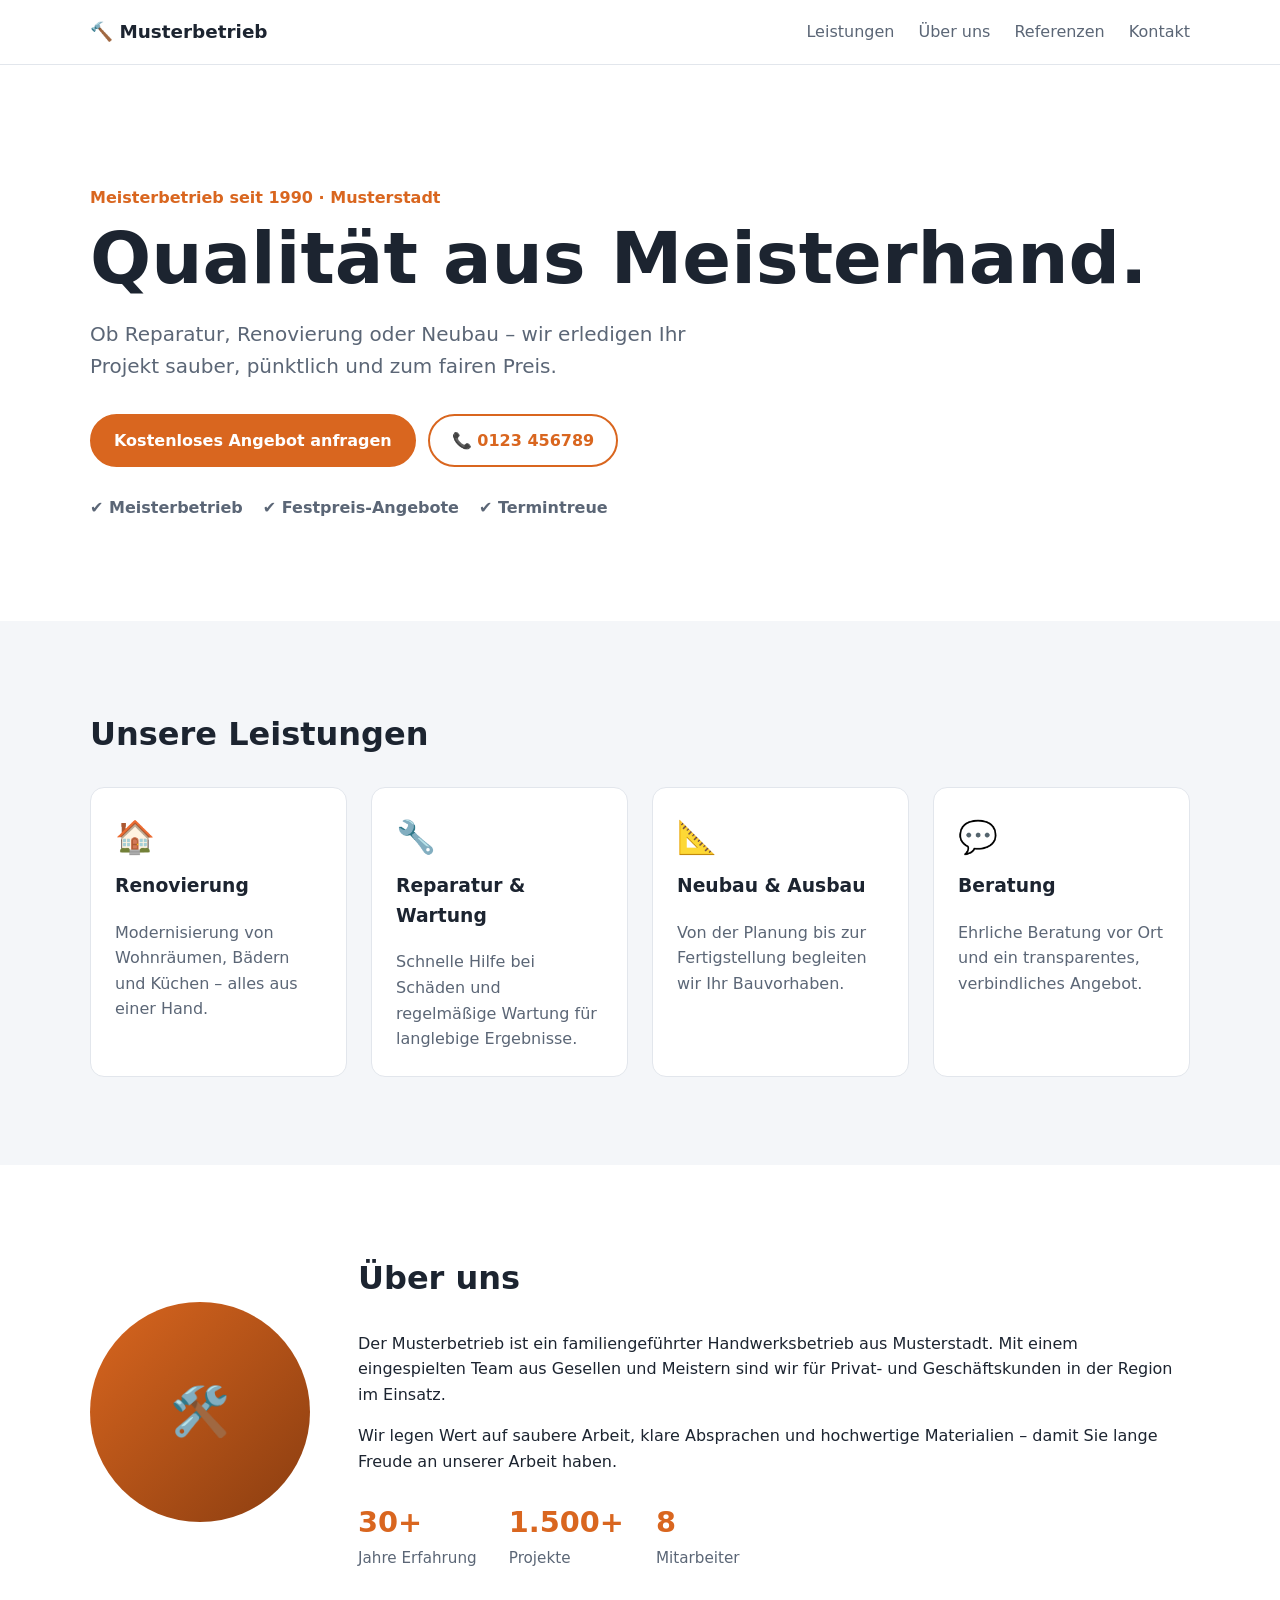
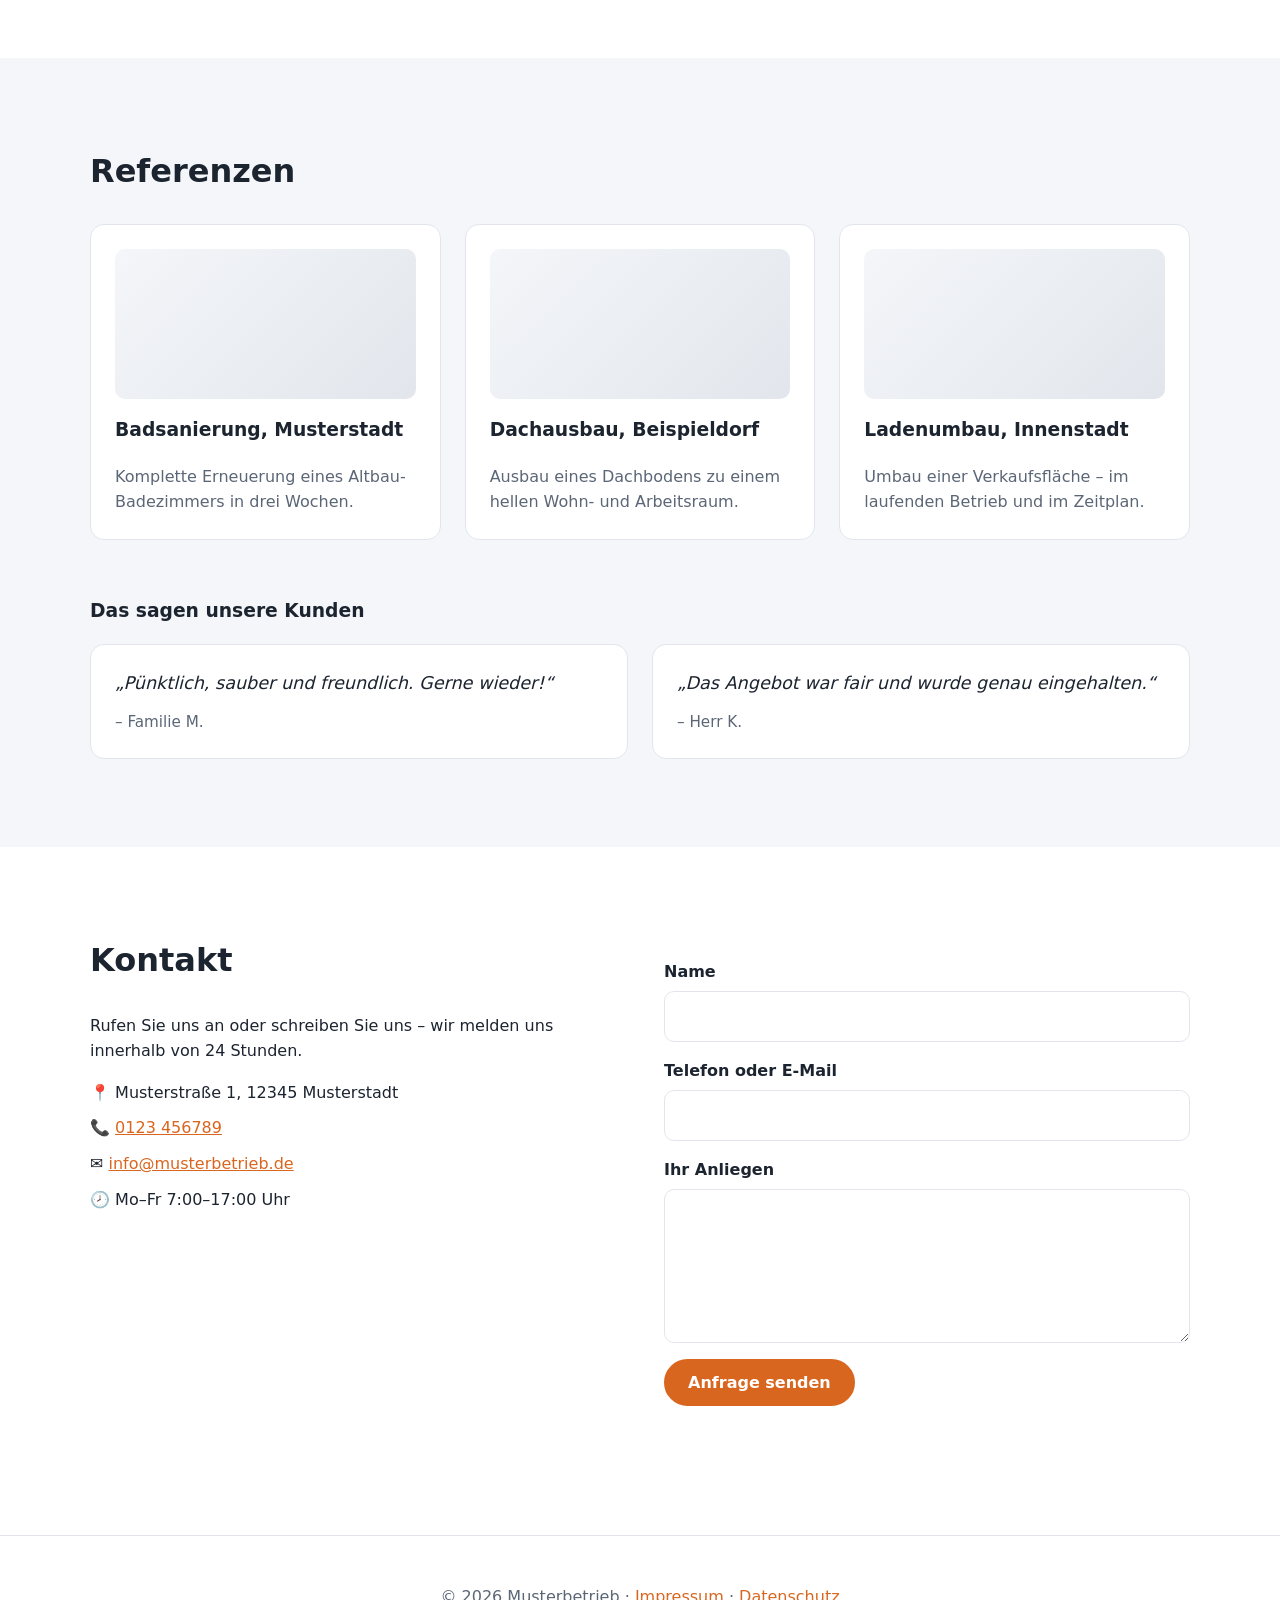
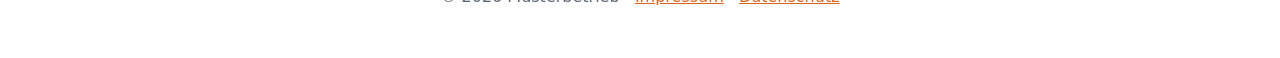
==== index.html @ 7a67cc7b "Webseite für Handwerksbetrieb erstellen Statische Seite mit Startbereich, Leistungen, Über uns, Refe" ====
<!doctype html>
<html lang="de">
<head>
  <meta charset="utf-8">
  <meta name="viewport" content="width=device-width, initial-scale=1">
  <title>Musterbetrieb – Ihr Handwerker vor Ort</title>
  <meta name="description" content="Musterbetrieb: Qualität aus Meisterhand. Zuverlässiges Handwerk in Musterstadt und Umgebung.">
  <link rel="stylesheet" href="style.css">
</head>
<body>
  <header class="site-header">
    <div class="container nav">
      <a href="#start" class="logo">🔨 Musterbetrieb</a>
      <button class="nav-toggle" aria-label="Menü öffnen" aria-expanded="false">☰</button>
      <nav class="nav-links" id="nav-links">
        <a href="#leistungen">Leistungen</a>
        <a href="#ueber-uns">Über uns</a>
        <a href="#referenzen">Referenzen</a>
        <a href="#kontakt">Kontakt</a>
      </nav>
    </div>
  </header>

  <main>
    <section id="start" class="hero">
      <div class="container">
        <p class="eyebrow">Meisterbetrieb seit 1990 · Musterstadt</p>
        <h1>Qualität aus Meisterhand.</h1>
        <p class="lead">Ob Reparatur, Renovierung oder Neubau – wir erledigen Ihr Projekt sauber, pünktlich und zum fairen Preis.</p>
        <div class="actions">
          <a href="#kontakt" class="btn btn-primary">Kostenloses Angebot anfragen</a>
          <a href="tel:+49123456789" class="btn btn-ghost">📞 0123 456789</a>
        </div>
        <ul class="trust">
          <li>✔ Meisterbetrieb</li>
          <li>✔ Festpreis-Angebote</li>
          <li>✔ Termintreue</li>
        </ul>
      </div>
    </section>

    <section id="leistungen" class="section alt">
      <div class="container">
        <h2>Unsere Leistungen</h2>
        <div class="grid">
          <article class="card">
            <div class="icon">🏠</div>
            <h3>Renovierung</h3>
            <p>Modernisierung von Wohnräumen, Bädern und Küchen – alles aus einer Hand.</p>
          </article>
          <article class="card">
            <div class="icon">🔧</div>
            <h3>Reparatur &amp; Wartung</h3>
            <p>Schnelle Hilfe bei Schäden und regelmäßige Wartung für langlebige Ergebnisse.</p>
          </article>
          <article class="card">
            <div class="icon">📐</div>
            <h3>Neubau &amp; Ausbau</h3>
            <p>Von der Planung bis zur Fertigstellung begleiten wir Ihr Bauvorhaben.</p>
          </article>
          <article class="card">
            <div class="icon">💬</div>
            <h3>Beratung</h3>
            <p>Ehrliche Beratung vor Ort und ein transparentes, verbindliches Angebot.</p>
          </article>
        </div>
      </div>
    </section>

    <section id="ueber-uns" class="section">
      <div class="container two-col">
        <div class="avatar" aria-hidden="true">🛠️</div>
        <div>
          <h2>Über uns</h2>
          <p>Der Musterbetrieb ist ein familiengeführter Handwerksbetrieb aus Musterstadt. Mit einem eingespielten Team aus Gesellen und Meistern sind wir für Privat- und Geschäftskunden in der Region im Einsatz.</p>
          <p>Wir legen Wert auf saubere Arbeit, klare Absprachen und hochwertige Materialien – damit Sie lange Freude an unserer Arbeit haben.</p>
          <div class="stats">
            <div><strong>30+</strong><span>Jahre Erfahrung</span></div>
            <div><strong>1.500+</strong><span>Projekte</span></div>
            <div><strong>8</strong><span>Mitarbeiter</span></div>
          </div>
        </div>
      </div>
    </section>

    <section id="referenzen" class="section alt">
      <div class="container">
        <h2>Referenzen</h2>
        <div class="grid">
          <article class="card project">
            <div class="thumb"></div>
            <h3>Badsanierung, Musterstadt</h3>
            <p>Komplette Erneuerung eines Altbau-Badezimmers in drei Wochen.</p>
          </article>
          <article class="card project">
            <div class="thumb"></div>
            <h3>Dachausbau, Beispieldorf</h3>
            <p>Ausbau eines Dachbodens zu einem hellen Wohn- und Arbeitsraum.</p>
          </article>
          <article class="card project">
            <div class="thumb"></div>
            <h3>Ladenumbau, Innenstadt</h3>
            <p>Umbau einer Verkaufsfläche – im laufenden Betrieb und im Zeitplan.</p>
          </article>
        </div>

        <h3 class="sub">Das sagen unsere Kunden</h3>
        <div class="grid">
          <blockquote class="card quote">„Pünktlich, sauber und freundlich. Gerne wieder!“<cite>– Familie M.</cite></blockquote>
          <blockquote class="card quote">„Das Angebot war fair und wurde genau eingehalten.“<cite>– Herr K.</cite></blockquote>
        </div>
      </div>
    </section>

    <section id="kontakt" class="section">
      <div class="container contact">
        <div>
          <h2>Kontakt</h2>
          <p>Rufen Sie uns an oder schreiben Sie uns – wir melden uns innerhalb von 24 Stunden.</p>
          <ul class="contact-list">
            <li>📍 Musterstraße 1, 12345 Musterstadt</li>
            <li>📞 <a href="tel:+49123456789">0123 456789</a></li>
            <li>✉️ <a href="mailto:info@musterbetrieb.de">info@musterbetrieb.de</a></li>
            <li>🕗 Mo–Fr 7:00–17:00 Uhr</li>
          </ul>
        </div>
        <form class="contact-form" id="contact-form">
          <label>Name
            <input type="text" name="name" required>
          </label>
          <label>Telefon oder E-Mail
            <input type="text" name="kontakt" required>
          </label>
          <label>Ihr Anliegen
            <textarea name="nachricht" rows="5" required></textarea>
          </label>
          <button type="submit" class="btn btn-primary">Anfrage senden</button>
          <p class="form-status" id="form-status" role="status"></p>
        </form>
      </div>
    </section>
  </main>

  <footer class="site-footer">
    <div class="container">
      <p>&copy; <span id="year"></span> Musterbetrieb · <a href="impressum.html">Impressum</a> · <a href="datenschutz.html">Datenschutz</a></p>
    </div>
  </footer>

  <script src="script.js"></script>
</body>
</html>
---- style.css ----
:root {
  --bg: #ffffff;
  --bg-alt: #f4f6f9;
  --text: #1c2430;
  --muted: #5b6676;
  --accent: #d9661f;
  --accent-text: #ffffff;
  --card: #ffffff;
  --border: #e2e6ec;
  --radius: 14px;
}

@media (prefers-color-scheme: dark) {
  :root {
    --bg: #11151c;
    --bg-alt: #171c25;
    --text: #e8ecf2;
    --muted: #9aa5b5;
    --accent: #f08a45;
    --accent-text: #0b1020;
    --card: #1c2230;
    --border: #2a3242;
  }
}

* { box-sizing: border-box; }

html { scroll-behavior: smooth; }

body {
  margin: 0;
  font-family: system-ui, -apple-system, "Segoe UI", Roboto, sans-serif;
  line-height: 1.6;
  color: var(--text);
  background: var(--bg);
}

a { color: var(--accent); }

.container { width: min(1100px, 100% - 32px); margin-inline: auto; }
.narrow { max-width: 640px; }

/* Header */
.site-header {
  position: sticky; top: 0; z-index: 10;
  background: color-mix(in srgb, var(--bg) 85%, transparent);
  backdrop-filter: blur(8px);
  border-bottom: 1px solid var(--border);
}
.nav { display: flex; align-items: center; justify-content: space-between; height: 64px; }
.logo { font-weight: 700; font-size: 1.15rem; text-decoration: none; color: var(--text); }
.nav-links { display: flex; gap: 24px; }
.nav-links a { color: var(--muted); text-decoration: none; font-weight: 500; }
.nav-links a:hover { color: var(--text); }
.nav-toggle {
  display: none; background: none; border: 0; font-size: 1.5rem;
  color: var(--text); cursor: pointer;
}

/* Hero */
.hero { padding: 120px 0 100px; }
.eyebrow { color: var(--accent); font-weight: 600; margin: 0; }
.hero h1 { font-size: clamp(2.5rem, 7vw, 4.5rem); line-height: 1.1; margin: 8px 0 16px; }
.lead { font-size: 1.25rem; color: var(--muted); max-width: 600px; }
.actions { display: flex; flex-wrap: wrap; gap: 12px; margin-top: 32px; }

.btn {
  display: inline-block; padding: 12px 22px; border-radius: 999px;
  font-weight: 600; text-decoration: none; border: 2px solid var(--accent);
  cursor: pointer; font-size: 1rem; font-family: inherit;
}
.btn-primary { background: var(--accent); color: var(--accent-text); }
.btn-ghost { background: transparent; color: var(--accent); }
.btn:hover { filter: brightness(1.08); }

/* Sections */
.section { padding: 88px 0; }
.section.alt { background: var(--bg-alt); }
h2 { font-size: 2rem; margin-top: 0; }

.two-col { display: grid; grid-template-columns: 220px 1fr; gap: 48px; align-items: center; }
.avatar {
  width: 220px; aspect-ratio: 1; border-radius: 50%;
  display: grid; place-items: center; font-size: 3rem; font-weight: 700;
  color: var(--accent-text);
  background: linear-gradient(135deg, var(--accent), #8a3d10);
}

.grid { display: grid; grid-template-columns: repeat(auto-fit, minmax(230px, 1fr)); gap: 24px; }
.card {
  background: var(--card); border: 1px solid var(--border);
  border-radius: var(--radius); padding: 24px;
  transition: transform .2s, box-shadow .2s;
}
.card:hover { transform: translateY(-4px); box-shadow: 0 10px 30px rgb(0 0 0 / .08); }
.card h3 { margin-top: 0; }
.card p { color: var(--muted); margin-bottom: 0; }
.thumb {
  height: 150px; border-radius: 10px; margin-bottom: 16px;
  background: linear-gradient(135deg, var(--bg-alt), var(--border));
}

/* Form */
.contact-form { display: grid; gap: 16px; margin-top: 24px; }
.contact-form label { display: grid; gap: 6px; font-weight: 600; }
.contact-form input, .contact-form textarea {
  font: inherit; padding: 12px 14px; border-radius: 10px;
  border: 1px solid var(--border); background: var(--card); color: var(--text);
}
.contact-form input:focus, .contact-form textarea:focus {
  outline: 2px solid var(--accent); outline-offset: 1px;
}
.contact-form .btn { justify-self: start; }
.form-status { color: var(--accent); margin: 0; min-height: 1.6em; }

/* Footer */
.site-footer { padding: 32px 0; border-top: 1px solid var(--border); color: var(--muted); text-align: center; }

/* Mobile */
@media (max-width: 720px) {
  .nav-toggle { display: block; }
  .nav-links {
    display: none; position: absolute; top: 64px; left: 0; right: 0;
    flex-direction: column; gap: 0; background: var(--bg);
    border-bottom: 1px solid var(--border);
  }
  .nav-links.open { display: flex; }
  .nav-links a { padding: 14px 16px; }
  .hero { padding: 80px 0 64px; }
  .section { padding: 64px 0; }
  .two-col { grid-template-columns: 1fr; text-align: center; gap: 24px; }
  .avatar { width: 160px; margin-inline: auto; }
}

/* Handwerk-Extras */
.trust { list-style: none; padding: 0; margin: 28px 0 0; display: flex; flex-wrap: wrap; gap: 20px; color: var(--muted); font-weight: 600; }
.icon { font-size: 2rem; margin-bottom: 8px; }
.stats { display: flex; flex-wrap: wrap; gap: 32px; margin-top: 24px; }
.stats strong { display: block; font-size: 1.8rem; color: var(--accent); }
.stats span { color: var(--muted); font-size: .95rem; }
.sub { margin-top: 56px; }
.quote { margin: 0; font-size: 1.1rem; font-style: italic; }
.quote cite { display: block; margin-top: 12px; font-style: normal; color: var(--muted); font-size: .95rem; }
.contact { display: grid; grid-template-columns: 1fr 1fr; gap: 48px; }
.contact-list { list-style: none; padding: 0; display: grid; gap: 10px; }
.legal { padding: 64px 0; max-width: 760px; }
@media (max-width: 720px) {
  .contact { grid-template-columns: 1fr; }
  .stats { justify-content: center; }
}
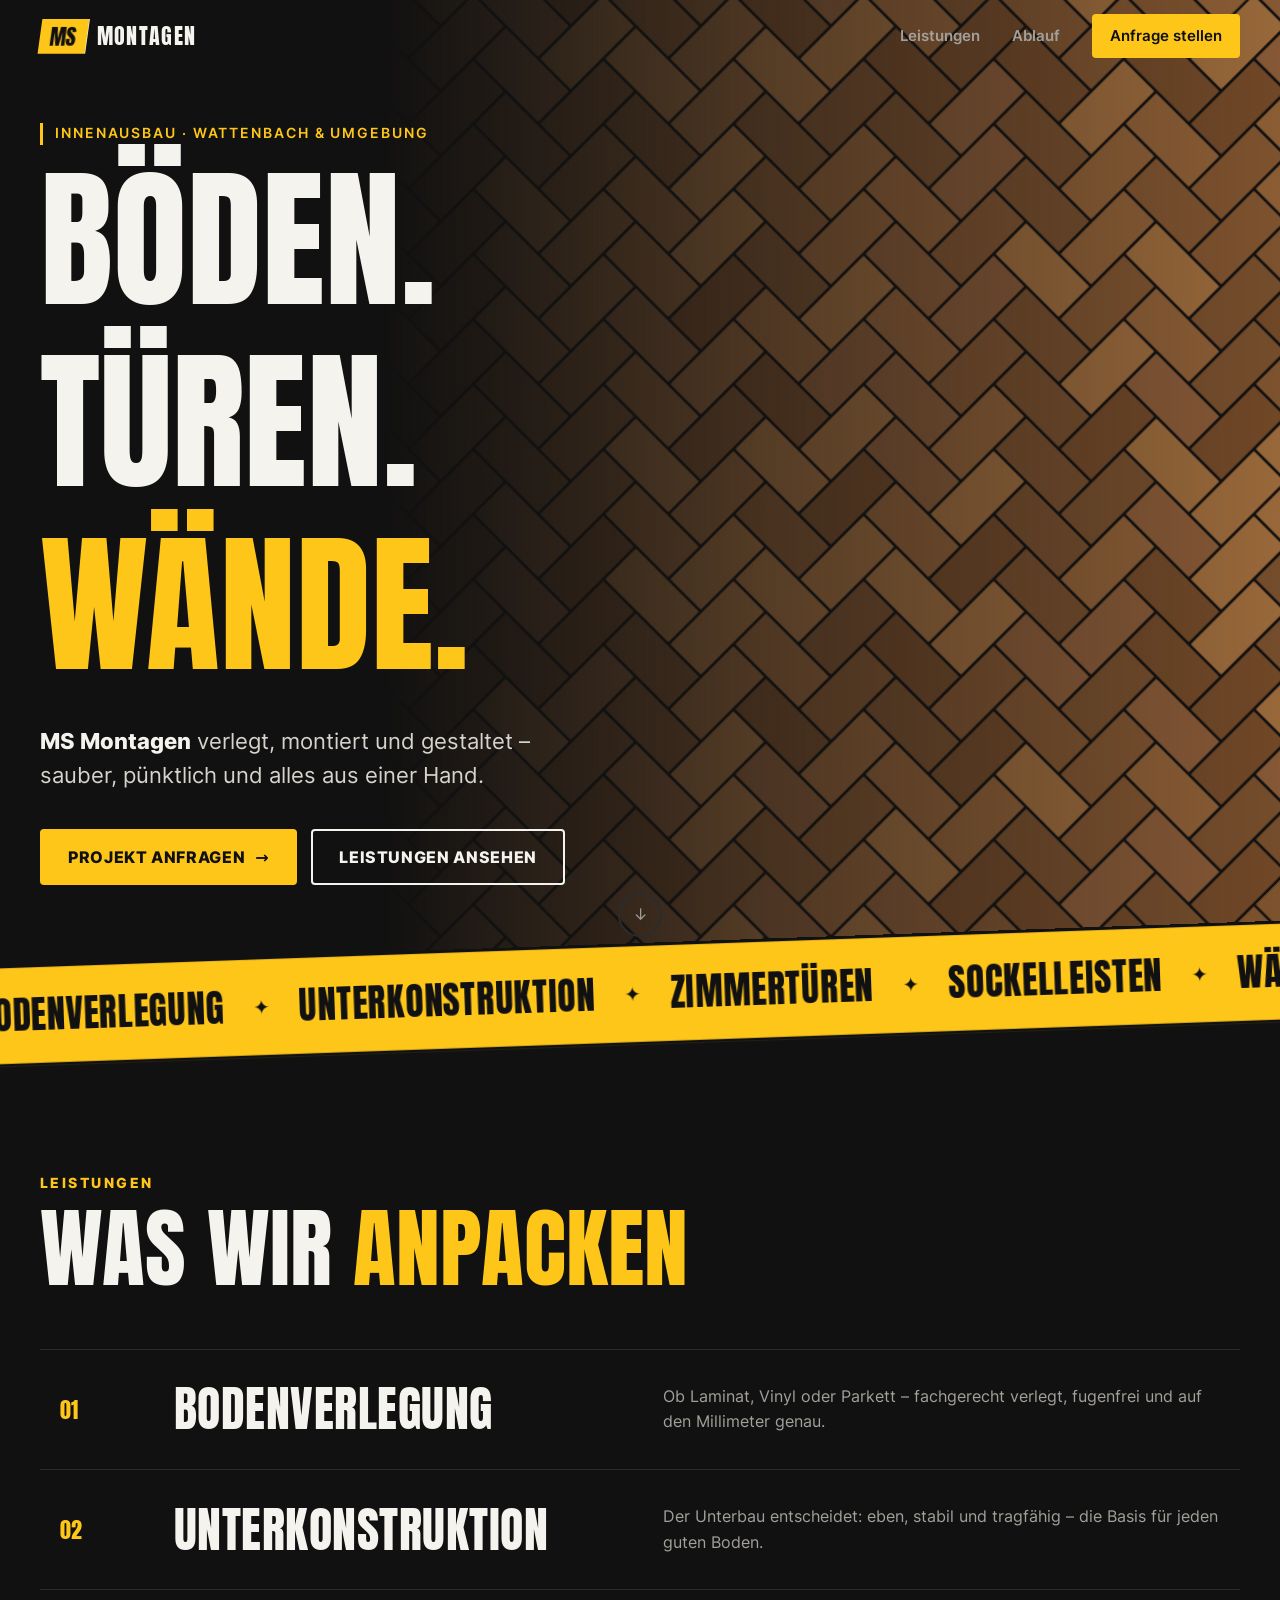
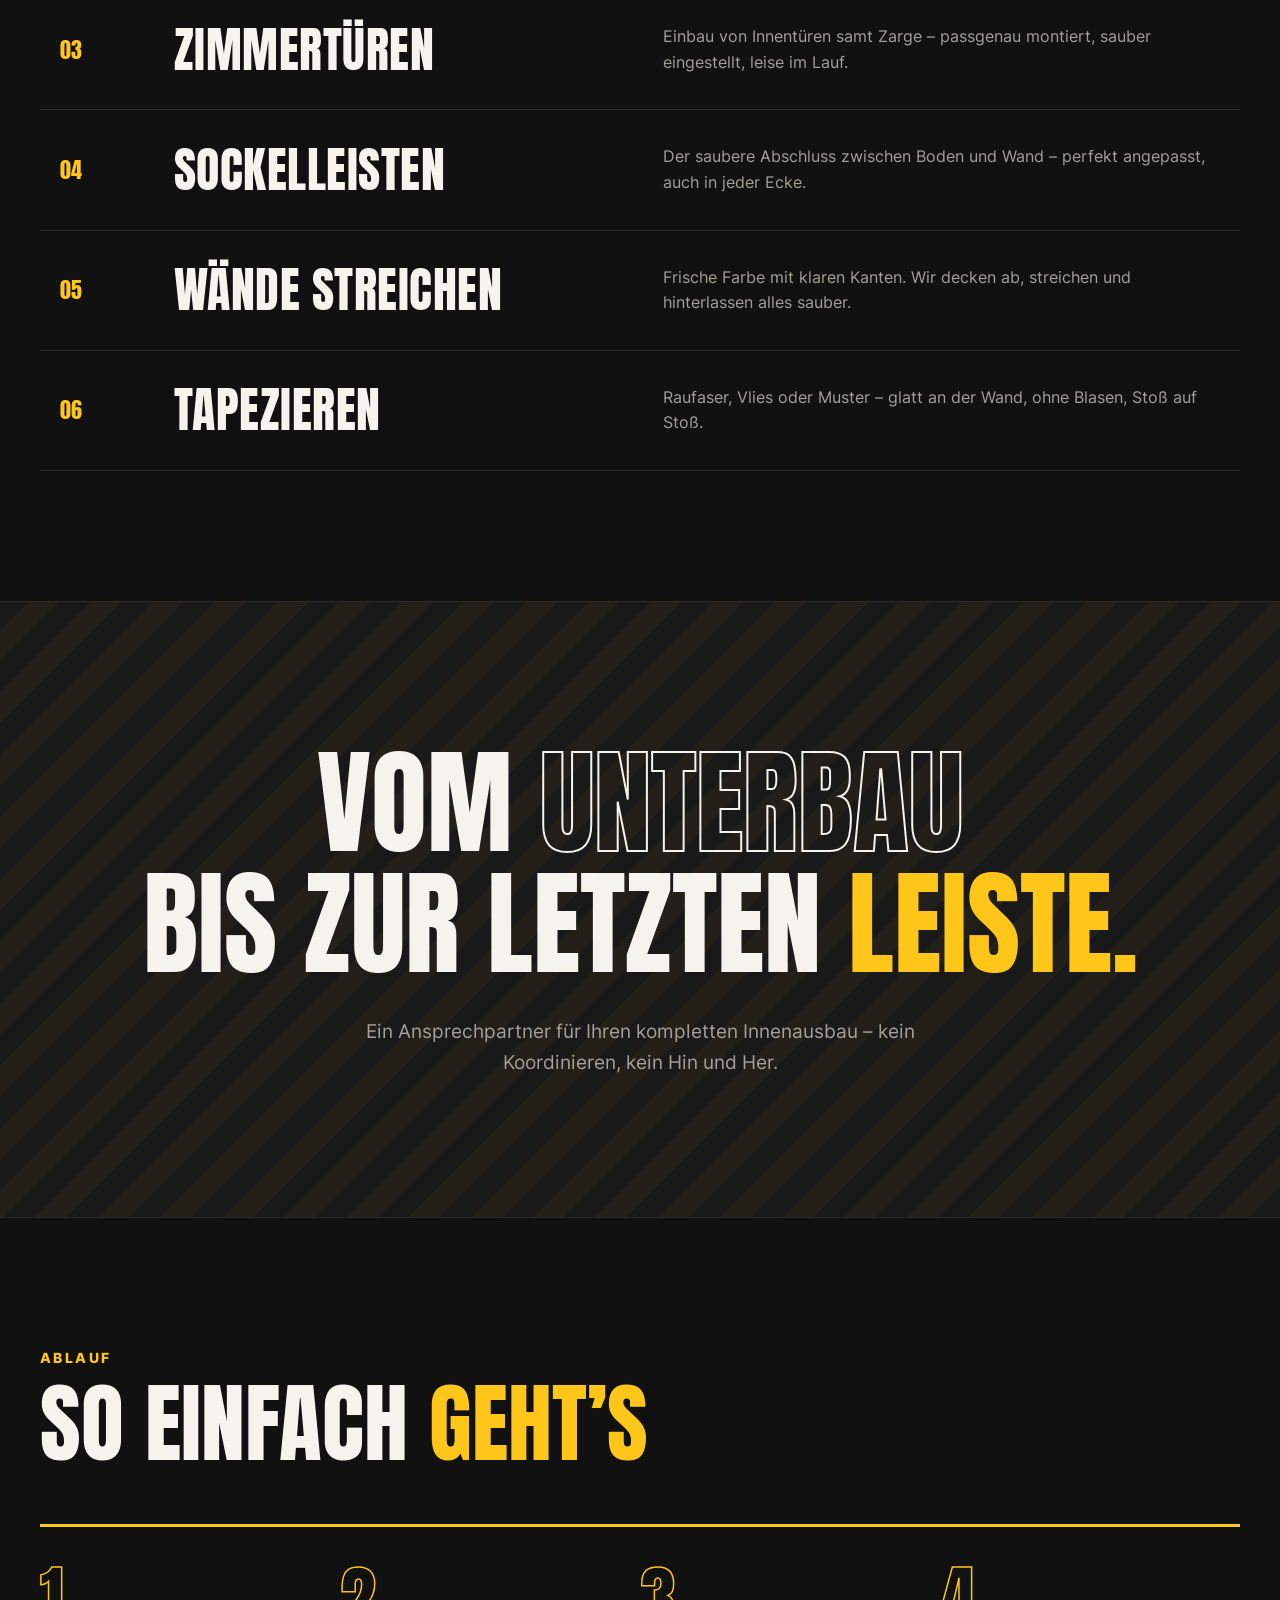
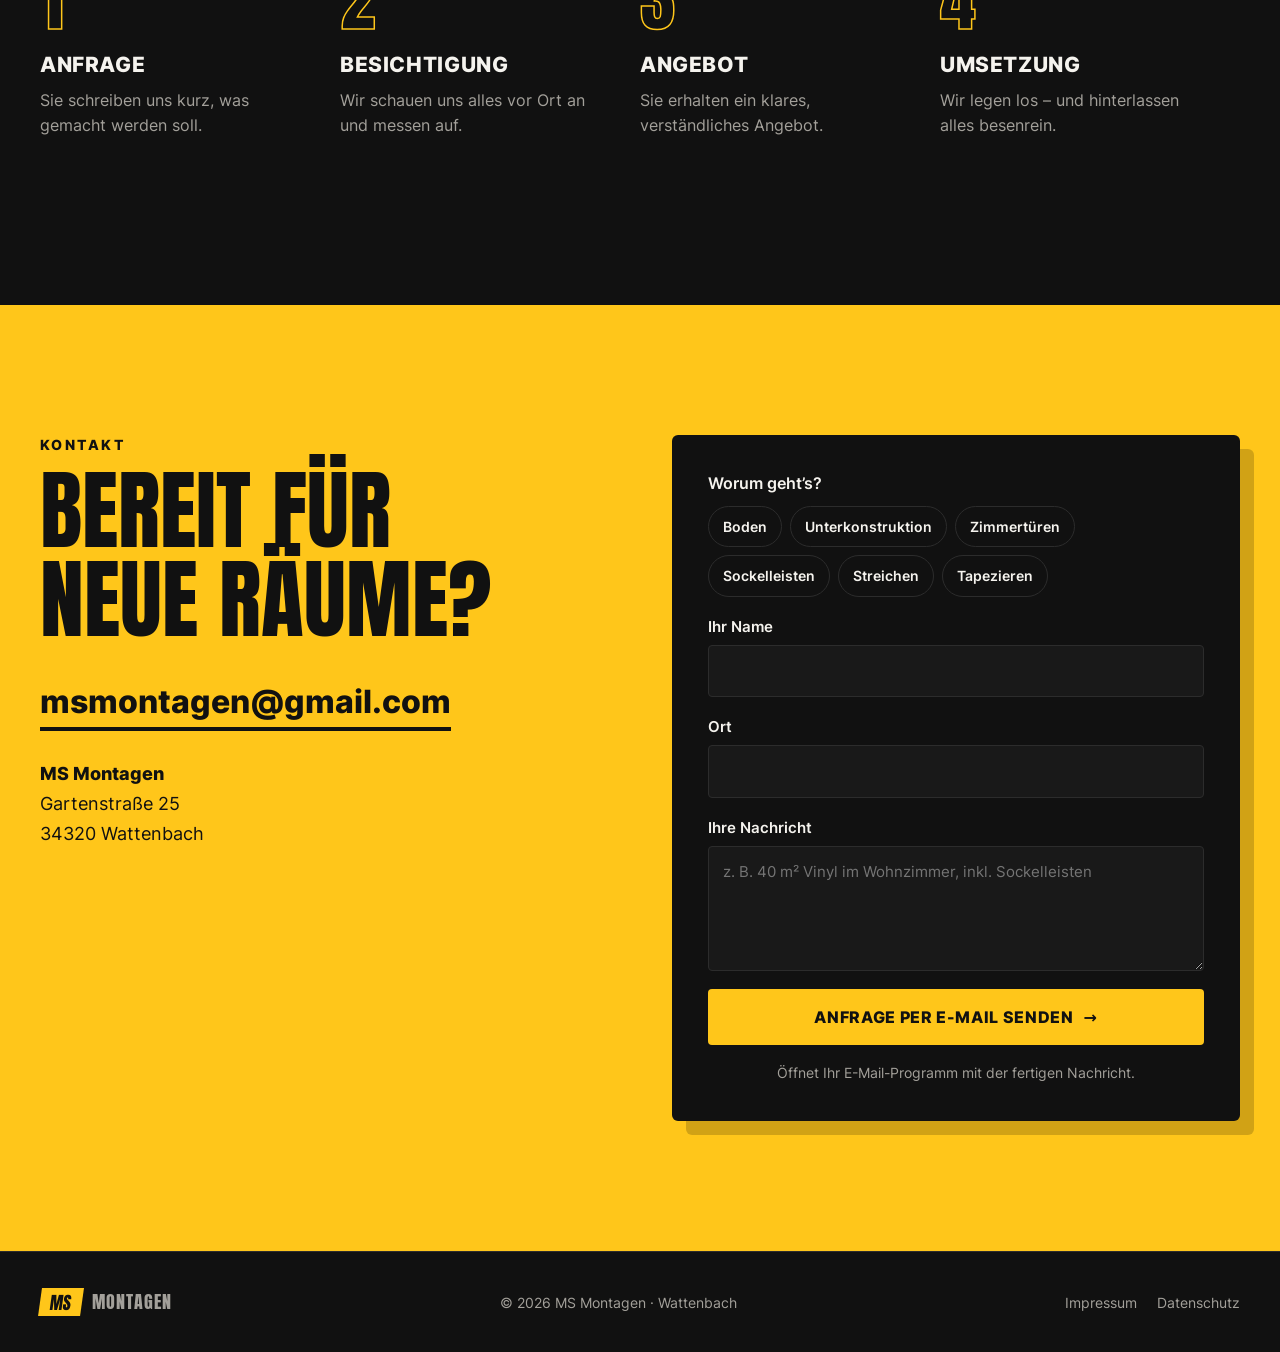
==== commit cca6a295: "Neues Design und Inhalte für MS Montagen - Auffälliges Schwarz/Gelb-Design mit großer Typografie - A" ====
--- a/index.html
+++ b/index.html
@@ -3,147 +3,192 @@
 <head>
   <meta charset="utf-8">
   <meta name="viewport" content="width=device-width, initial-scale=1">
-  <title>Musterbetrieb – Ihr Handwerker vor Ort</title>
-  <meta name="description" content="Musterbetrieb: Qualität aus Meisterhand. Zuverlässiges Handwerk in Musterstadt und Umgebung.">
+  <title>MS Montagen – Böden, Türen, Wände | Wattenbach</title>
+  <meta name="description" content="MS Montagen aus Wattenbach: Bodenverlegung, Unterkonstruktion, Zimmertüren, Sockelleisten, Wände streichen und Tapezieren – Innenausbau aus einer Hand.">
+  <meta name="theme-color" content="#111111">
+  <link rel="preload" href="fonts/anton.woff2" as="font" type="font/woff2" crossorigin>
   <link rel="stylesheet" href="style.css">
 </head>
 <body>
   <header class="site-header">
     <div class="container nav">
-      <a href="#start" class="logo">🔨 Musterbetrieb</a>
-      <button class="nav-toggle" aria-label="Menü öffnen" aria-expanded="false">☰</button>
+      <a href="#start" class="logo" aria-label="MS Montagen – zum Seitenanfang">
+        <span class="logo-mark">MS</span>
+        <span class="logo-text">Montagen</span>
+      </a>
+      <button class="nav-toggle" aria-label="Menü öffnen" aria-expanded="false" aria-controls="nav-links">
+        <span></span><span></span>
+      </button>
       <nav class="nav-links" id="nav-links">
         <a href="#leistungen">Leistungen</a>
-        <a href="#ueber-uns">Über uns</a>
-        <a href="#referenzen">Referenzen</a>
-        <a href="#kontakt">Kontakt</a>
+        <a href="#ablauf">Ablauf</a>
+        <a href="#kontakt" class="nav-cta">Anfrage stellen</a>
       </nav>
     </div>
   </header>
 
   <main>
+    <!-- HERO -->
     <section id="start" class="hero">
+      <div class="floor" aria-hidden="true"><div class="floor-inner" id="floor"></div></div>
+      <div class="container hero-content">
+        <p class="tag">Innenausbau · Wattenbach &amp; Umgebung</p>
+        <h1 class="hero-title">
+          <span class="line">Böden.</span>
+          <span class="line">Türen.</span>
+          <span class="line hl">Wände.</span>
+        </h1>
+        <p class="hero-lead">
+          <strong>MS Montagen</strong> verlegt, montiert und gestaltet –
+          sauber, pünktlich und alles aus einer Hand.
+        </p>
+        <div class="actions">
+          <a href="#kontakt" class="btn btn-yellow">Projekt anfragen <span aria-hidden="true">→</span></a>
+          <a href="#leistungen" class="btn btn-line">Leistungen ansehen</a>
+        </div>
+      </div>
+      <a href="#leistungen" class="scroll-hint" aria-label="Weiter nach unten">↓</a>
+    </section>
+
+    <!-- LAUFBAND -->
+    <div class="marquee" aria-hidden="true">
+      <div class="marquee-track">
+        <span>Bodenverlegung</span><i>✦</i><span>Unterkonstruktion</span><i>✦</i><span>Zimmertüren</span><i>✦</i><span>Sockelleisten</span><i>✦</i><span>Wände streichen</span><i>✦</i><span>Tapezieren</span><i>✦</i>
+        <span>Bodenverlegung</span><i>✦</i><span>Unterkonstruktion</span><i>✦</i><span>Zimmertüren</span><i>✦</i><span>Sockelleisten</span><i>✦</i><span>Wände streichen</span><i>✦</i><span>Tapezieren</span><i>✦</i>
+      </div>
+    </div>
+
+    <!-- LEISTUNGEN -->
+    <section id="leistungen" class="section">
       <div class="container">
-        <p class="eyebrow">Meisterbetrieb seit 1990 · Musterstadt</p>
-        <h1>Qualität aus Meisterhand.</h1>
-        <p class="lead">Ob Reparatur, Renovierung oder Neubau – wir erledigen Ihr Projekt sauber, pünktlich und zum fairen Preis.</p>
-        <div class="actions">
-          <a href="#kontakt" class="btn btn-primary">Kostenloses Angebot anfragen</a>
-          <a href="tel:+49123456789" class="btn btn-ghost">📞 0123 456789</a>
+        <div class="section-head reveal">
+          <p class="kicker">Leistungen</p>
+          <h2>Was wir <span class="hl-text">anpacken</span></h2>
         </div>
-        <ul class="trust">
-          <li>✔ Meisterbetrieb</li>
-          <li>✔ Festpreis-Angebote</li>
-          <li>✔ Termintreue</li>
-        </ul>
+
+        <ol class="services">
+          <li class="service reveal">
+            <span class="num">01</span>
+            <h3>Bodenverlegung</h3>
+            <p>Ob Laminat, Vinyl oder Parkett – fachgerecht verlegt, fugenfrei und auf den Millimeter genau.</p>
+          </li>
+          <li class="service reveal">
+            <span class="num">02</span>
+            <h3>Unterkonstruktion</h3>
+            <p>Der Unterbau entscheidet: eben, stabil und tragfähig – die Basis für jeden guten Boden.</p>
+          </li>
+          <li class="service reveal">
+            <span class="num">03</span>
+            <h3>Zimmertüren</h3>
+            <p>Einbau von Innentüren samt Zarge – passgenau montiert, sauber eingestellt, leise im Lauf.</p>
+          </li>
+          <li class="service reveal">
+            <span class="num">04</span>
+            <h3>Sockelleisten</h3>
+            <p>Der saubere Abschluss zwischen Boden und Wand – perfekt angepasst, auch in jeder Ecke.</p>
+          </li>
+          <li class="service reveal">
+            <span class="num">05</span>
+            <h3>Wände streichen</h3>
+            <p>Frische Farbe mit klaren Kanten. Wir decken ab, streichen und hinterlassen alles sauber.</p>
+          </li>
+          <li class="service reveal">
+            <span class="num">06</span>
+            <h3>Tapezieren</h3>
+            <p>Raufaser, Vlies oder Muster – glatt an der Wand, ohne Blasen, Stoß auf Stoß.</p>
+          </li>
+        </ol>
       </div>
     </section>
 
-    <section id="leistungen" class="section alt">
+    <!-- STATEMENT -->
+    <section class="statement">
       <div class="container">
-        <h2>Unsere Leistungen</h2>
-        <div class="grid">
-          <article class="card">
-            <div class="icon">🏠</div>
-            <h3>Renovierung</h3>
-            <p>Modernisierung von Wohnräumen, Bädern und Küchen – alles aus einer Hand.</p>
-          </article>
-          <article class="card">
-            <div class="icon">🔧</div>
-            <h3>Reparatur &amp; Wartung</h3>
-            <p>Schnelle Hilfe bei Schäden und regelmäßige Wartung für langlebige Ergebnisse.</p>
-          </article>
-          <article class="card">
-            <div class="icon">📐</div>
-            <h3>Neubau &amp; Ausbau</h3>
-            <p>Von der Planung bis zur Fertigstellung begleiten wir Ihr Bauvorhaben.</p>
-          </article>
-          <article class="card">
-            <div class="icon">💬</div>
-            <h3>Beratung</h3>
-            <p>Ehrliche Beratung vor Ort und ein transparentes, verbindliches Angebot.</p>
-          </article>
-        </div>
+        <p class="big-quote reveal">
+          Vom <span class="outline">Unterbau</span><br>
+          bis zur letzten <span class="hl-text">Leiste.</span>
+        </p>
+        <p class="statement-sub reveal">Ein Ansprechpartner für Ihren kompletten Innenausbau – kein Koordinieren, kein Hin und Her.</p>
       </div>
     </section>
 
-    <section id="ueber-uns" class="section">
-      <div class="container two-col">
-        <div class="avatar" aria-hidden="true">🛠️</div>
-        <div>
-          <h2>Über uns</h2>
-          <p>Der Musterbetrieb ist ein familiengeführter Handwerksbetrieb aus Musterstadt. Mit einem eingespielten Team aus Gesellen und Meistern sind wir für Privat- und Geschäftskunden in der Region im Einsatz.</p>
-          <p>Wir legen Wert auf saubere Arbeit, klare Absprachen und hochwertige Materialien – damit Sie lange Freude an unserer Arbeit haben.</p>
-          <div class="stats">
-            <div><strong>30+</strong><span>Jahre Erfahrung</span></div>
-            <div><strong>1.500+</strong><span>Projekte</span></div>
-            <div><strong>8</strong><span>Mitarbeiter</span></div>
+    <!-- ABLAUF -->
+    <section id="ablauf" class="section">
+      <div class="container">
+        <div class="section-head reveal">
+          <p class="kicker">Ablauf</p>
+          <h2>So einfach <span class="hl-text">geht’s</span></h2>
+        </div>
+        <div class="steps">
+          <div class="step reveal">
+            <span class="step-num">1</span>
+            <h3>Anfrage</h3>
+            <p>Sie schreiben uns kurz, was gemacht werden soll.</p>
+          </div>
+          <div class="step reveal">
+            <span class="step-num">2</span>
+            <h3>Besichtigung</h3>
+            <p>Wir schauen uns alles vor Ort an und messen auf.</p>
+          </div>
+          <div class="step reveal">
+            <span class="step-num">3</span>
+            <h3>Angebot</h3>
+            <p>Sie erhalten ein klares, verständliches Angebot.</p>
+          </div>
+          <div class="step reveal">
+            <span class="step-num">4</span>
+            <h3>Umsetzung</h3>
+            <p>Wir legen los – und hinterlassen alles besenrein.</p>
           </div>
         </div>
       </div>
     </section>
 
-    <section id="referenzen" class="section alt">
-      <div class="container">
-        <h2>Referenzen</h2>
-        <div class="grid">
-          <article class="card project">
-            <div class="thumb"></div>
-            <h3>Badsanierung, Musterstadt</h3>
-            <p>Komplette Erneuerung eines Altbau-Badezimmers in drei Wochen.</p>
-          </article>
-          <article class="card project">
-            <div class="thumb"></div>
-            <h3>Dachausbau, Beispieldorf</h3>
-            <p>Ausbau eines Dachbodens zu einem hellen Wohn- und Arbeitsraum.</p>
-          </article>
-          <article class="card project">
-            <div class="thumb"></div>
-            <h3>Ladenumbau, Innenstadt</h3>
-            <p>Umbau einer Verkaufsfläche – im laufenden Betrieb und im Zeitplan.</p>
-          </article>
+    <!-- KONTAKT -->
+    <section id="kontakt" class="contact">
+      <div class="container contact-grid">
+        <div class="contact-info reveal">
+          <p class="kicker dark">Kontakt</p>
+          <h2>Bereit für<br>neue Räume?</h2>
+          <a class="mail-big" href="mailto:msmontagen@gmail.com">msmontagen@gmail.com</a>
+          <address>
+            <strong>MS Montagen</strong><br>
+            Gartenstraße 25<br>
+            34320 Wattenbach
+          </address>
         </div>
 
-        <h3 class="sub">Das sagen unsere Kunden</h3>
-        <div class="grid">
-          <blockquote class="card quote">„Pünktlich, sauber und freundlich. Gerne wieder!“<cite>– Familie M.</cite></blockquote>
-          <blockquote class="card quote">„Das Angebot war fair und wurde genau eingehalten.“<cite>– Herr K.</cite></blockquote>
-        </div>
-      </div>
-    </section>
-
-    <section id="kontakt" class="section">
-      <div class="container contact">
-        <div>
-          <h2>Kontakt</h2>
-          <p>Rufen Sie uns an oder schreiben Sie uns – wir melden uns innerhalb von 24 Stunden.</p>
-          <ul class="contact-list">
-            <li>📍 Musterstraße 1, 12345 Musterstadt</li>
-            <li>📞 <a href="tel:+49123456789">0123 456789</a></li>
-            <li>✉️ <a href="mailto:info@musterbetrieb.de">info@musterbetrieb.de</a></li>
-            <li>🕗 Mo–Fr 7:00–17:00 Uhr</li>
-          </ul>
-        </div>
-        <form class="contact-form" id="contact-form">
-          <label>Name
-            <input type="text" name="name" required>
+        <form class="contact-form reveal" id="contact-form">
+          <fieldset class="chips">
+            <legend>Worum geht’s?</legend>
+            <label><input type="checkbox" name="leistung" value="Bodenverlegung"><span>Boden</span></label>
+            <label><input type="checkbox" name="leistung" value="Unterkonstruktion"><span>Unterkonstruktion</span></label>
+            <label><input type="checkbox" name="leistung" value="Zimmertüren"><span>Zimmertüren</span></label>
+            <label><input type="checkbox" name="leistung" value="Sockelleisten"><span>Sockelleisten</span></label>
+            <label><input type="checkbox" name="leistung" value="Wände streichen"><span>Streichen</span></label>
+            <label><input type="checkbox" name="leistung" value="Tapezieren"><span>Tapezieren</span></label>
+          </fieldset>
+          <label class="field">Ihr Name
+            <input type="text" name="name" autocomplete="name" required>
           </label>
-          <label>Telefon oder E-Mail
-            <input type="text" name="kontakt" required>
+          <label class="field">Ort
+            <input type="text" name="ort" autocomplete="address-level2">
           </label>
-          <label>Ihr Anliegen
-            <textarea name="nachricht" rows="5" required></textarea>
+          <label class="field">Ihre Nachricht
+            <textarea name="nachricht" rows="4" placeholder="z. B. 40 m² Vinyl im Wohnzimmer, inkl. Sockelleisten" required></textarea>
           </label>
-          <button type="submit" class="btn btn-primary">Anfrage senden</button>
-          <p class="form-status" id="form-status" role="status"></p>
+          <button type="submit" class="btn btn-black">Anfrage per E-Mail senden <span aria-hidden="true">→</span></button>
+          <p class="form-note">Öffnet Ihr E-Mail-Programm mit der fertigen Nachricht.</p>
         </form>
       </div>
     </section>
   </main>
 
   <footer class="site-footer">
-    <div class="container">
-      <p>&copy; <span id="year"></span> Musterbetrieb · <a href="impressum.html">Impressum</a> · <a href="datenschutz.html">Datenschutz</a></p>
+    <div class="container footer-inner">
+      <span class="logo small"><span class="logo-mark">MS</span><span class="logo-text">Montagen</span></span>
+      <span>© <span id="year"></span> MS Montagen · Wattenbach</span>
+      <nav><a href="impressum.html">Impressum</a><a href="datenschutz.html">Datenschutz</a></nav>
     </div>
   </footer>
 
--- a/style.css
+++ b/style.css
@@ -1,150 +1,352 @@
+/* ---------- Schriften (lokal eingebunden, keine Google-Server) ---------- */
+@font-face { font-family: "Anton"; src: url("fonts/anton.woff2") format("woff2"); font-weight: 400; font-display: swap; }
+@font-face { font-family: "Inter"; src: url("fonts/inter-400.woff2") format("woff2"); font-weight: 400; font-display: swap; }
+@font-face { font-family: "Inter"; src: url("fonts/inter-600.woff2") format("woff2"); font-weight: 600; font-display: swap; }
+@font-face { font-family: "Inter"; src: url("fonts/inter-800.woff2") format("woff2"); font-weight: 800; font-display: swap; }
+
 :root {
-  --bg: #ffffff;
-  --bg-alt: #f4f6f9;
-  --text: #1c2430;
-  --muted: #5b6676;
-  --accent: #d9661f;
-  --accent-text: #ffffff;
-  --card: #ffffff;
-  --border: #e2e6ec;
-  --radius: 14px;
-}
-
-@media (prefers-color-scheme: dark) {
-  :root {
-    --bg: #11151c;
-    --bg-alt: #171c25;
-    --text: #e8ecf2;
-    --muted: #9aa5b5;
-    --accent: #f08a45;
-    --accent-text: #0b1020;
-    --card: #1c2230;
-    --border: #2a3242;
-  }
+  --black: #111111;
+  --ink: #1a1a1a;
+  --panel: #191919;
+  --line: #2c2c2c;
+  --white: #f5f3ee;
+  --muted: #a3a09a;
+  --yellow: #ffc61a;
+  --yellow-dark: #e0a800;
+  --display: "Anton", Impact, "Arial Narrow Bold", sans-serif;
+  --body: "Inter", system-ui, -apple-system, "Segoe UI", Roboto, sans-serif;
 }
 
 * { box-sizing: border-box; }
-
-html { scroll-behavior: smooth; }
-
+html { scroll-behavior: smooth; scroll-padding-top: 72px; overflow-x: clip; }
 body {
   margin: 0;
-  font-family: system-ui, -apple-system, "Segoe UI", Roboto, sans-serif;
+  font-family: var(--body);
   line-height: 1.6;
-  color: var(--text);
-  background: var(--bg);
-}
-
-a { color: var(--accent); }
-
-.container { width: min(1100px, 100% - 32px); margin-inline: auto; }
-.narrow { max-width: 640px; }
-
-/* Header */
+  color: var(--white);
+  background: var(--black);
+  -webkit-font-smoothing: antialiased;
+  overflow-x: clip;
+}
+a { color: inherit; }
+::selection { background: var(--yellow); color: var(--black); }
+
+.container { width: min(1200px, 100% - 32px); margin-inline: auto; }
+
+/* ---------- Header ---------- */
 .site-header {
-  position: sticky; top: 0; z-index: 10;
-  background: color-mix(in srgb, var(--bg) 85%, transparent);
-  backdrop-filter: blur(8px);
-  border-bottom: 1px solid var(--border);
-}
-.nav { display: flex; align-items: center; justify-content: space-between; height: 64px; }
-.logo { font-weight: 700; font-size: 1.15rem; text-decoration: none; color: var(--text); }
-.nav-links { display: flex; gap: 24px; }
-.nav-links a { color: var(--muted); text-decoration: none; font-weight: 500; }
-.nav-links a:hover { color: var(--text); }
+  position: fixed; inset: 0 0 auto; z-index: 50;
+  transition: background .3s, border-color .3s;
+  border-bottom: 1px solid transparent;
+}
+.site-header.scrolled {
+  background: rgb(17 17 17 / .88);
+  backdrop-filter: blur(10px);
+  border-color: var(--line);
+}
+.nav { display: flex; align-items: center; justify-content: space-between; height: 72px; }
+
+.logo { display: inline-flex; align-items: center; gap: 10px; text-decoration: none; }
+.logo-mark {
+  font-family: var(--display); font-size: 1.35rem; letter-spacing: .02em;
+  background: var(--yellow); color: var(--black);
+  padding: 2px 10px 0; line-height: 1.5;
+  transform: skewX(-8deg);
+}
+.logo-text { font-family: var(--display); font-size: 1.35rem; text-transform: uppercase; letter-spacing: .06em; }
+.logo.small .logo-mark, .logo.small .logo-text { font-size: 1.1rem; }
+
+.nav-links { display: flex; align-items: center; gap: 32px; }
+.nav-links a { text-decoration: none; font-weight: 600; font-size: .95rem; color: var(--muted); transition: color .2s; }
+.nav-links a:hover { color: var(--white); }
+.nav-links .nav-cta {
+  color: var(--black); background: var(--yellow);
+  padding: 10px 18px; border-radius: 4px;
+}
+.nav-links .nav-cta:hover { color: var(--black); background: var(--white); }
+
 .nav-toggle {
-  display: none; background: none; border: 0; font-size: 1.5rem;
-  color: var(--text); cursor: pointer;
-}
-
-/* Hero */
-.hero { padding: 120px 0 100px; }
-.eyebrow { color: var(--accent); font-weight: 600; margin: 0; }
-.hero h1 { font-size: clamp(2.5rem, 7vw, 4.5rem); line-height: 1.1; margin: 8px 0 16px; }
-.lead { font-size: 1.25rem; color: var(--muted); max-width: 600px; }
-.actions { display: flex; flex-wrap: wrap; gap: 12px; margin-top: 32px; }
+  display: none; width: 44px; height: 44px; border: 0; background: none; cursor: pointer;
+  position: relative;
+}
+.nav-toggle span {
+  position: absolute; left: 10px; right: 10px; height: 2px; background: var(--white);
+  transition: transform .3s;
+}
+.nav-toggle span:first-child { top: 17px; }
+.nav-toggle span:last-child { top: 25px; }
+.nav-toggle[aria-expanded="true"] span:first-child { transform: translateY(4px) rotate(45deg); }
+.nav-toggle[aria-expanded="true"] span:last-child { transform: translateY(-4px) rotate(-45deg); }
+
+/* ---------- Hero ---------- */
+.hero {
+  position: relative; min-height: 100svh;
+  display: flex; align-items: center;
+  padding: 120px 0 80px;
+  overflow: hidden;
+  isolation: isolate;
+}
+.hero::after { /* Verlauf, damit der Text lesbar bleibt */
+  content: ""; position: absolute; inset: 0; z-index: -1;
+  background: linear-gradient(90deg, var(--black) 30%, rgb(17 17 17 / .55) 60%, rgb(17 17 17 / .1));
+  pointer-events: none;
+}
+
+/* Fischgrät-Parkett, das sich beim Laden selbst „verlegt“ */
+.floor {
+  position: absolute; inset: 0; z-index: -2;
+  overflow: hidden;
+}
+.floor-inner {
+  position: absolute; top: 50%; left: 70%;
+  width: 0; height: 0;
+  transform: rotate(45deg);
+}
+.plank {
+  position: absolute;
+  border-radius: 2px;
+  box-shadow: inset 0 0 0 1px rgb(0 0 0 / .35), inset 0 1px 0 rgb(255 255 255 / .08);
+  opacity: 0;
+  animation: lay .6s cubic-bezier(.2,.8,.2,1) forwards;
+}
+@keyframes lay {
+  from { opacity: 0; transform: translate(-14px, -14px) scale(.96); }
+  to   { opacity: 1; transform: none; }
+}
+
+.hero-content { position: relative; }
+.tag {
+  display: inline-block; margin: 0 0 4px;
+  font-weight: 600; font-size: .85rem; letter-spacing: .14em; text-transform: uppercase;
+  color: var(--yellow);
+  border-left: 3px solid var(--yellow); padding-left: 12px;
+}
+.hero-title {
+  font-family: var(--display); font-weight: 400;
+  font-size: clamp(3.6rem, 13vw, 9.5rem);
+  line-height: 1.2; text-transform: uppercase;
+  margin: 0 0 28px;
+}
+.hero-title .line { display: block; opacity: 0; transform: translateY(40px); animation: rise .8s cubic-bezier(.2,.8,.2,1) forwards; }
+.hero-title .line:nth-child(2) { animation-delay: .12s; }
+.hero-title .line:nth-child(3) { animation-delay: .24s; }
+.hero-title .hl { color: var(--yellow); }
+@keyframes rise { to { opacity: 1; transform: none; } }
+
+.hero-lead { font-size: clamp(1.1rem, 2vw, 1.35rem); max-width: 520px; color: #d6d3cc; margin: 0; }
+.hero-lead strong { color: var(--white); }
+.actions { display: flex; flex-wrap: wrap; gap: 14px; margin-top: 36px; }
 
 .btn {
-  display: inline-block; padding: 12px 22px; border-radius: 999px;
-  font-weight: 600; text-decoration: none; border: 2px solid var(--accent);
-  cursor: pointer; font-size: 1rem; font-family: inherit;
-}
-.btn-primary { background: var(--accent); color: var(--accent-text); }
-.btn-ghost { background: transparent; color: var(--accent); }
-.btn:hover { filter: brightness(1.08); }
-
-/* Sections */
-.section { padding: 88px 0; }
-.section.alt { background: var(--bg-alt); }
-h2 { font-size: 2rem; margin-top: 0; }
-
-.two-col { display: grid; grid-template-columns: 220px 1fr; gap: 48px; align-items: center; }
-.avatar {
-  width: 220px; aspect-ratio: 1; border-radius: 50%;
-  display: grid; place-items: center; font-size: 3rem; font-weight: 700;
-  color: var(--accent-text);
-  background: linear-gradient(135deg, var(--accent), #8a3d10);
-}
-
-.grid { display: grid; grid-template-columns: repeat(auto-fit, minmax(230px, 1fr)); gap: 24px; }
-.card {
-  background: var(--card); border: 1px solid var(--border);
-  border-radius: var(--radius); padding: 24px;
-  transition: transform .2s, box-shadow .2s;
-}
-.card:hover { transform: translateY(-4px); box-shadow: 0 10px 30px rgb(0 0 0 / .08); }
-.card h3 { margin-top: 0; }
-.card p { color: var(--muted); margin-bottom: 0; }
-.thumb {
-  height: 150px; border-radius: 10px; margin-bottom: 16px;
-  background: linear-gradient(135deg, var(--bg-alt), var(--border));
-}
-
-/* Form */
-.contact-form { display: grid; gap: 16px; margin-top: 24px; }
-.contact-form label { display: grid; gap: 6px; font-weight: 600; }
-.contact-form input, .contact-form textarea {
-  font: inherit; padding: 12px 14px; border-radius: 10px;
-  border: 1px solid var(--border); background: var(--card); color: var(--text);
-}
-.contact-form input:focus, .contact-form textarea:focus {
-  outline: 2px solid var(--accent); outline-offset: 1px;
-}
-.contact-form .btn { justify-self: start; }
-.form-status { color: var(--accent); margin: 0; min-height: 1.6em; }
+  display: inline-flex; align-items: center; gap: 10px;
+  padding: 16px 26px; border-radius: 4px;
+  font: 800 1rem var(--body); text-decoration: none; text-transform: uppercase; letter-spacing: .04em;
+  cursor: pointer; border: 2px solid transparent;
+  transition: transform .2s, background .2s, color .2s, border-color .2s;
+}
+.btn:hover { transform: translateY(-2px); }
+.btn span { transition: transform .2s; }
+.btn:hover span { transform: translateX(4px); }
+.btn-yellow { background: var(--yellow); color: var(--black); }
+.btn-yellow:hover { background: var(--white); }
+.btn-line { border-color: var(--white); color: var(--white); background: transparent; }
+.btn-line:hover { background: var(--white); color: var(--black); }
+.btn-black { background: var(--black); color: var(--yellow); }
+.btn-black:hover { background: var(--ink); color: var(--white); }
+
+.scroll-hint {
+  position: absolute; bottom: 28px; left: 50%; translate: -50% 0;
+  width: 44px; height: 44px; display: grid; place-items: center;
+  border: 2px solid var(--line); border-radius: 50%; text-decoration: none; color: var(--muted);
+  animation: bob 2s ease-in-out infinite;
+}
+@keyframes bob { 50% { transform: translateY(8px); } }
+
+/* ---------- Laufband ---------- */
+.marquee {
+  background: var(--yellow); color: var(--black);
+  overflow: hidden; white-space: nowrap;
+  transform: rotate(-2deg) scale(1.04);
+  margin: -20px 0 0; position: relative; z-index: 2;
+  border-block: 3px solid var(--black);
+}
+.marquee-track {
+  display: inline-flex; align-items: center; gap: 28px; padding: 18px 0;
+  animation: marquee 28s linear infinite;
+}
+.marquee span { font-family: var(--display); font-size: clamp(1.4rem, 3vw, 2.2rem); text-transform: uppercase; letter-spacing: .03em; }
+.marquee i { font-style: normal; font-size: 1.2rem; }
+@keyframes marquee { to { transform: translateX(-50%); } }
+
+/* ---------- Abschnitte ---------- */
+.section { padding: 130px 0; }
+.section-head { margin-bottom: 56px; }
+.kicker {
+  margin: 0 0 8px; font-weight: 800; font-size: .85rem; letter-spacing: .18em; text-transform: uppercase;
+  color: var(--yellow);
+}
+.kicker.dark { color: var(--black); }
+h2 {
+  font-family: var(--display); font-weight: 400; text-transform: uppercase;
+  font-size: clamp(2.8rem, 7vw, 5.5rem); line-height: 1.02; margin: 0;
+}
+.hl-text { color: var(--yellow); }
+
+/* Leistungen als große, nummerierte Liste */
+.services { list-style: none; margin: 0; padding: 0; border-top: 1px solid var(--line); }
+.service {
+  position: relative;
+  display: grid; grid-template-columns: 90px 1fr 1.2fr; align-items: center; gap: 24px;
+  padding: 34px 20px;
+  border-bottom: 1px solid var(--line);
+  isolation: isolate;
+  transition: color .35s;
+}
+.service::before {
+  content: ""; position: absolute; inset: 0; z-index: -1;
+  background: var(--yellow);
+  transform: scaleY(0); transform-origin: bottom;
+  transition: transform .35s cubic-bezier(.2,.8,.2,1);
+}
+.service:hover { color: var(--black); }
+.service:hover::before { transform: scaleY(1); }
+.service .num { font-family: var(--display); font-size: 1.4rem; color: var(--yellow); transition: color .35s; }
+.service:hover .num { color: var(--black); }
+.service h3 {
+  margin: 0; font-family: var(--display); font-weight: 400; text-transform: uppercase;
+  font-size: clamp(1.8rem, 4vw, 3rem); line-height: 1; letter-spacing: .01em;
+}
+.service p { margin: 0; color: var(--muted); transition: color .35s; }
+.service:hover p { color: #2a2a2a; }
+
+/* Statement */
+.statement {
+  padding: 140px 0;
+  background:
+    repeating-linear-gradient(-45deg, transparent 0 22px, rgb(255 198 26 / .04) 22px 44px),
+    var(--panel);
+  border-block: 1px solid var(--line);
+  text-align: center;
+}
+.big-quote {
+  font-family: var(--display); text-transform: uppercase;
+  font-size: clamp(2.8rem, 9vw, 7.5rem); line-height: 1.05; margin: 0;
+}
+.outline { color: transparent; -webkit-text-stroke: 2px var(--white); }
+.statement-sub { color: var(--muted); font-size: 1.2rem; max-width: 560px; margin: 32px auto 0; }
+
+/* Ablauf */
+.steps { display: grid; grid-template-columns: repeat(4, 1fr); gap: 0; counter-reset: s; }
+.step {
+  position: relative; padding: 36px 28px 36px 0;
+  border-top: 3px solid var(--line);
+}
+.step::before {
+  content: ""; position: absolute; top: -3px; left: 0; height: 3px; width: 0;
+  background: var(--yellow); transition: width 1s cubic-bezier(.2,.8,.2,1);
+}
+.step.visible::before { width: 100%; }
+.step:nth-child(2).visible::before { transition-delay: .2s; }
+.step:nth-child(3).visible::before { transition-delay: .4s; }
+.step:nth-child(4).visible::before { transition-delay: .6s; }
+.step-num {
+  font-family: var(--display); font-size: 4.5rem; line-height: 1;
+  color: transparent; -webkit-text-stroke: 1.5px var(--yellow);
+}
+.step h3 { font-size: 1.3rem; margin: 12px 0 6px; text-transform: uppercase; letter-spacing: .03em; }
+.step p { margin: 0; color: var(--muted); }
+
+/* Kontakt */
+.contact { background: var(--yellow); color: var(--black); padding: 130px 0; }
+.contact-grid { display: grid; grid-template-columns: 1fr 1fr; gap: 64px; align-items: start; }
+.contact h2 { font-size: clamp(3rem, 7vw, 5.5rem); }
+.mail-big {
+  display: inline-block; margin: 32px 0 28px;
+  font-weight: 800; font-size: clamp(1.25rem, 3vw, 2rem);
+  text-decoration: none; border-bottom: 4px solid var(--black);
+  word-break: break-all;
+}
+.mail-big:hover { background: var(--black); color: var(--yellow); }
+address { font-style: normal; font-size: 1.1rem; line-height: 1.7; }
+
+.contact-form {
+  background: var(--black); color: var(--white);
+  padding: 36px; border-radius: 6px;
+  display: grid; gap: 18px;
+  box-shadow: 14px 14px 0 rgb(0 0 0 / .18);
+}
+.chips { border: 0; padding: 0; margin: 0; display: flex; flex-wrap: wrap; gap: 8px; }
+.chips legend { font-weight: 600; margin-bottom: 10px; padding: 0; }
+.chips label { cursor: pointer; }
+.chips input { position: absolute; opacity: 0; pointer-events: none; }
+.chips span {
+  display: inline-block; padding: 8px 14px; border-radius: 999px;
+  border: 1.5px solid var(--line); font-size: .9rem; font-weight: 600;
+  transition: all .2s;
+}
+.chips label:hover span { border-color: var(--yellow); }
+.chips input:checked + span { background: var(--yellow); border-color: var(--yellow); color: var(--black); }
+.chips input:focus-visible + span { outline: 2px solid var(--white); outline-offset: 2px; }
+.field { display: grid; gap: 6px; font-weight: 600; font-size: .95rem; }
+.field input, .field textarea {
+  font: inherit; font-weight: 400; color: var(--white);
+  background: var(--panel); border: 1.5px solid var(--line); border-radius: 4px;
+  padding: 13px 14px; transition: border-color .2s;
+}
+.field input:focus, .field textarea:focus { outline: none; border-color: var(--yellow); }
+.contact-form .btn-black { background: var(--yellow); color: var(--black); justify-content: center; }
+.contact-form .btn-black:hover { background: var(--white); }
+.form-note { margin: 0; font-size: .85rem; color: var(--muted); text-align: center; }
 
 /* Footer */
-.site-footer { padding: 32px 0; border-top: 1px solid var(--border); color: var(--muted); text-align: center; }
-
-/* Mobile */
-@media (max-width: 720px) {
+.site-footer { padding: 36px 0; border-top: 1px solid var(--line); color: var(--muted); font-size: .9rem; }
+.footer-inner { display: flex; flex-wrap: wrap; align-items: center; justify-content: space-between; gap: 16px; }
+.footer-inner nav { display: flex; gap: 20px; }
+.footer-inner a { text-decoration: none; }
+.footer-inner nav a:hover { color: var(--yellow); }
+
+/* Scroll-Animationen */
+.reveal { opacity: 0; transform: translateY(30px); transition: opacity .8s, transform .8s cubic-bezier(.2,.8,.2,1); }
+.reveal.visible { opacity: 1; transform: none; }
+
+/* Rechtliches */
+.legal { padding: 140px 0 80px; max-width: 760px; }
+.legal h1 { font-family: var(--display); font-weight: 400; text-transform: uppercase; font-size: clamp(2.6rem, 8vw, 4.5rem); line-height: 1; margin: 0 0 32px; }
+.legal h2 { font-family: var(--body); font-weight: 800; text-transform: none; font-size: 1.2rem; margin: 32px 0 8px; }
+.legal p { color: #d6d3cc; }
+.legal a { color: var(--yellow); }
+.todo { background: rgb(255 198 26 / .15); border-left: 3px solid var(--yellow); padding: 2px 6px; }
+
+/* ---------- Mobil ---------- */
+@media (max-width: 860px) {
   .nav-toggle { display: block; }
   .nav-links {
-    display: none; position: absolute; top: 64px; left: 0; right: 0;
-    flex-direction: column; gap: 0; background: var(--bg);
-    border-bottom: 1px solid var(--border);
+    position: fixed; inset: 72px 0 auto; flex-direction: column; align-items: stretch; gap: 0;
+    background: var(--black); border-bottom: 1px solid var(--line);
+    padding: 8px 16px 20px;
+    clip-path: inset(0 0 100% 0); transition: clip-path .35s;
   }
-  .nav-links.open { display: flex; }
-  .nav-links a { padding: 14px 16px; }
-  .hero { padding: 80px 0 64px; }
-  .section { padding: 64px 0; }
-  .two-col { grid-template-columns: 1fr; text-align: center; gap: 24px; }
-  .avatar { width: 160px; margin-inline: auto; }
-}
-
-/* Handwerk-Extras */
-.trust { list-style: none; padding: 0; margin: 28px 0 0; display: flex; flex-wrap: wrap; gap: 20px; color: var(--muted); font-weight: 600; }
-.icon { font-size: 2rem; margin-bottom: 8px; }
-.stats { display: flex; flex-wrap: wrap; gap: 32px; margin-top: 24px; }
-.stats strong { display: block; font-size: 1.8rem; color: var(--accent); }
-.stats span { color: var(--muted); font-size: .95rem; }
-.sub { margin-top: 56px; }
-.quote { margin: 0; font-size: 1.1rem; font-style: italic; }
-.quote cite { display: block; margin-top: 12px; font-style: normal; color: var(--muted); font-size: .95rem; }
-.contact { display: grid; grid-template-columns: 1fr 1fr; gap: 48px; }
-.contact-list { list-style: none; padding: 0; display: grid; gap: 10px; }
-.legal { padding: 64px 0; max-width: 760px; }
-@media (max-width: 720px) {
-  .contact { grid-template-columns: 1fr; }
-  .stats { justify-content: center; }
-}
+  .nav-links.open { clip-path: inset(0); }
+  .nav-links a { padding: 14px 0; font-size: 1.1rem; }
+  .nav-links .nav-cta { text-align: center; margin-top: 8px; padding: 14px; }
+
+  .hero::after { background: linear-gradient(180deg, rgb(17 17 17 / .55), var(--black) 75%); }
+  .floor-inner { left: 60%; top: 25%; }
+
+  .section, .contact { padding: 90px 0; }
+  .statement { padding: 100px 0; }
+  .service { grid-template-columns: 50px 1fr; padding: 26px 8px; gap: 8px 16px; }
+  .service p { grid-column: 2; }
+  .steps { grid-template-columns: 1fr 1fr; gap: 0 20px; }
+  .contact-grid { grid-template-columns: 1fr; gap: 40px; }
+  .contact-form { padding: 24px; }
+}
+@media (max-width: 480px) {
+  .steps { grid-template-columns: 1fr; }
+  .logo-text { font-size: 1.15rem; }
+}
+
+@media (prefers-reduced-motion: reduce) {
+  *, *::before, *::after { animation-duration: .01ms !important; animation-delay: 0s !important; transition-duration: .01ms !important; }
+  .marquee-track { animation: none; }
+}
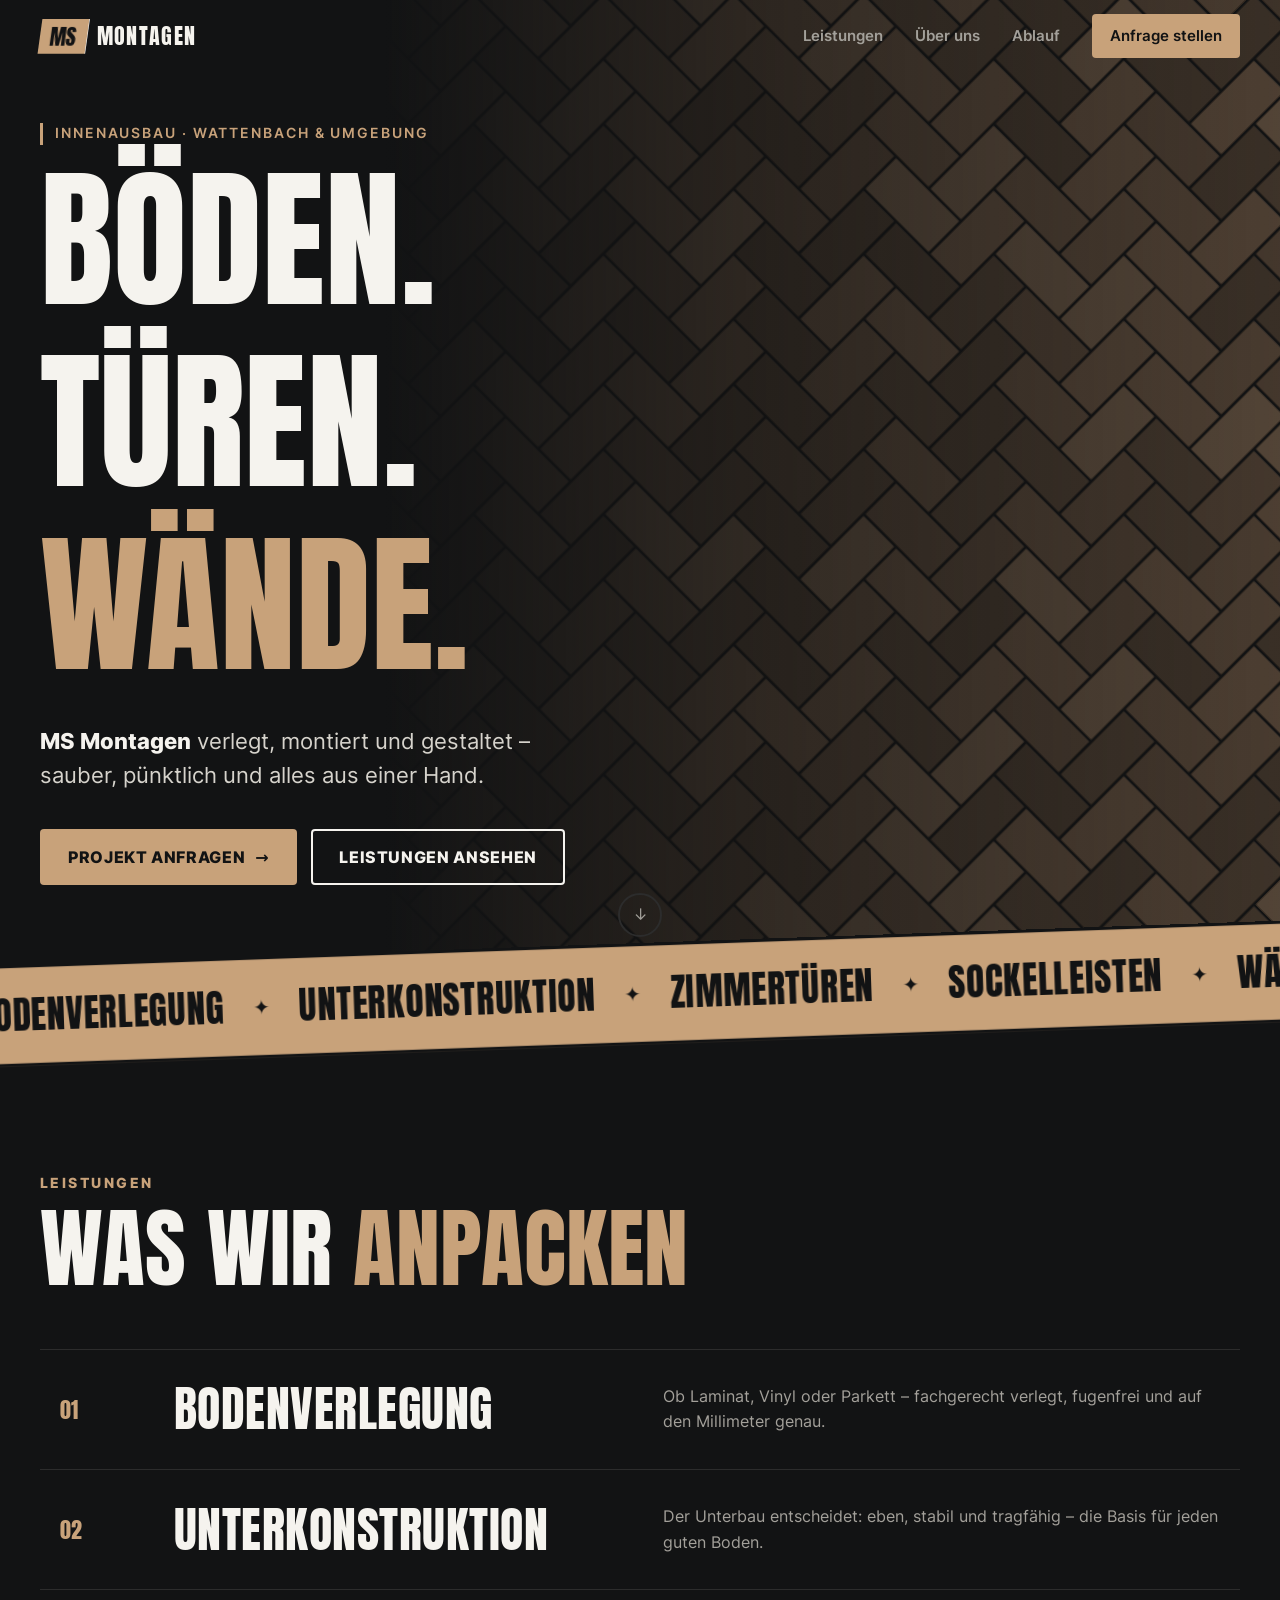
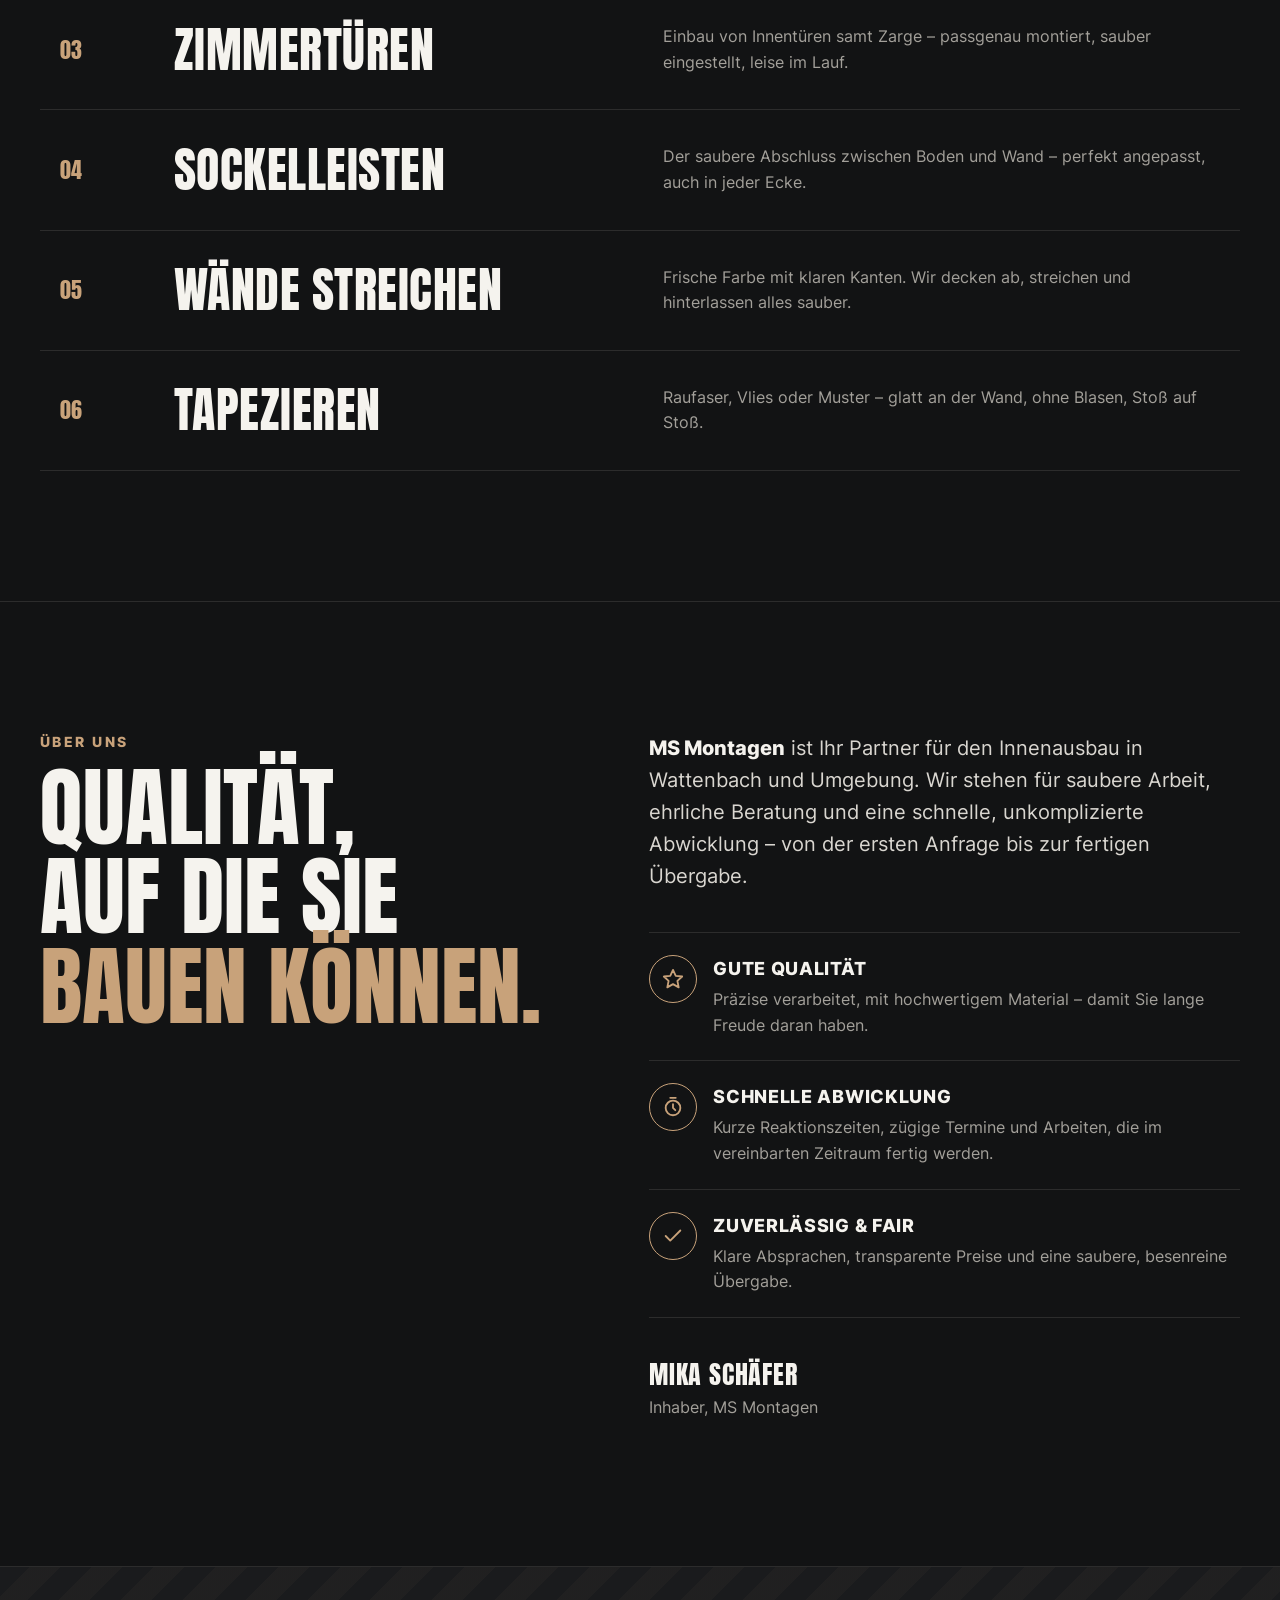
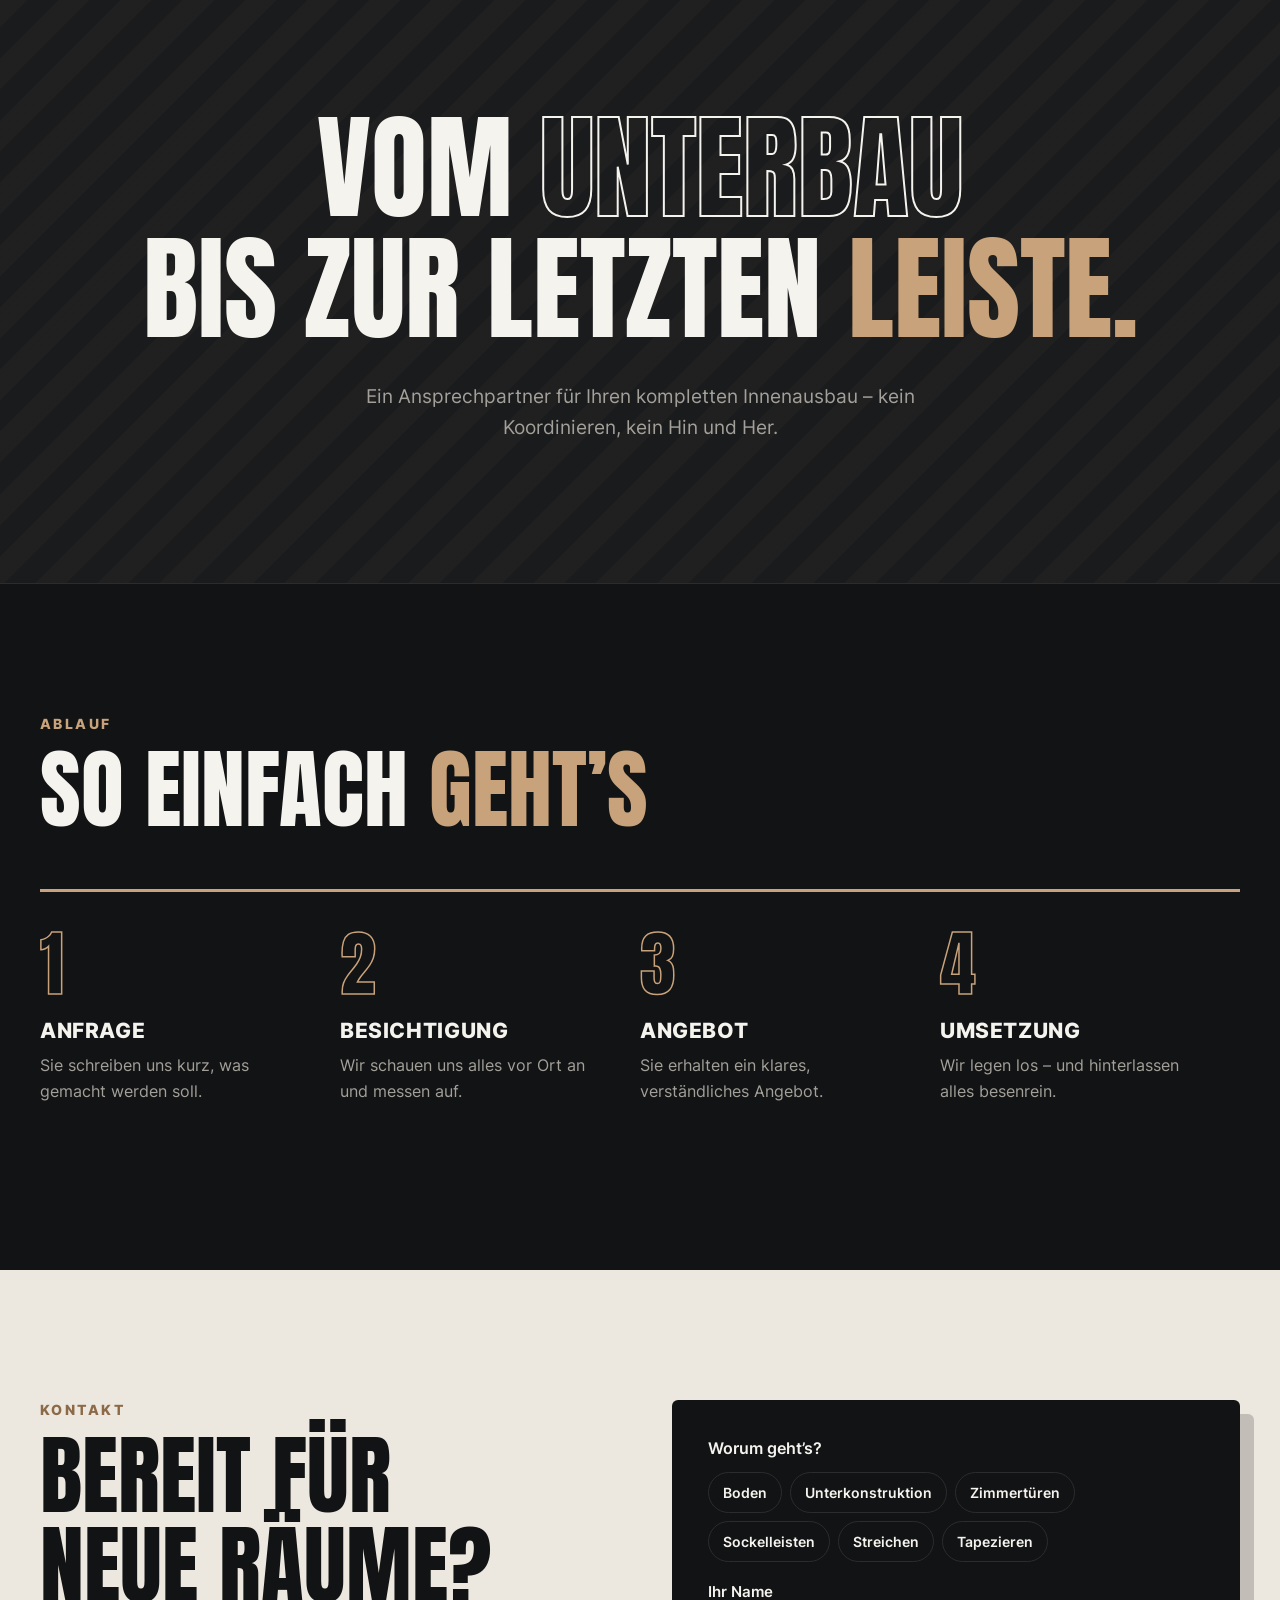
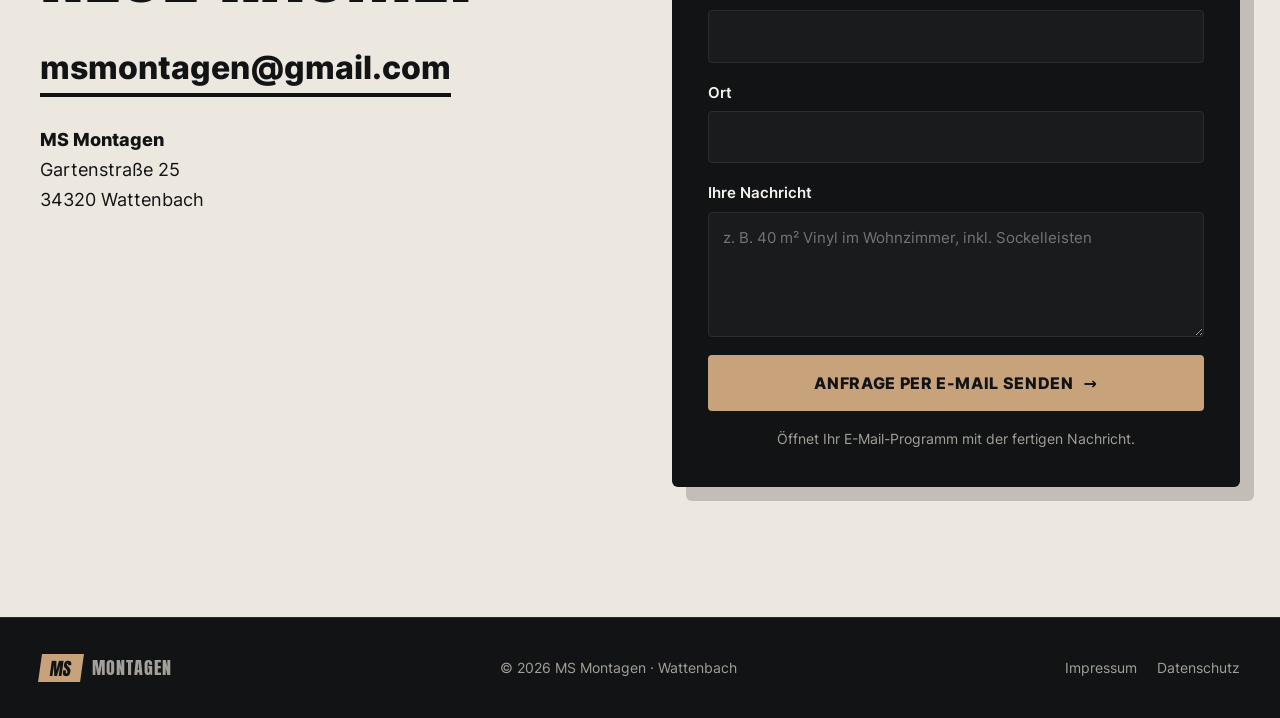
==== commit 091746df: "Ruhigere Farben, Über-uns-Abschnitt, Inhaber im Impressum - Gelb durch warmen Sand-/Bronzeton auf An" ====
--- a/index.html
+++ b/index.html
@@ -5,7 +5,7 @@
   <meta name="viewport" content="width=device-width, initial-scale=1">
   <title>MS Montagen – Böden, Türen, Wände | Wattenbach</title>
   <meta name="description" content="MS Montagen aus Wattenbach: Bodenverlegung, Unterkonstruktion, Zimmertüren, Sockelleisten, Wände streichen und Tapezieren – Innenausbau aus einer Hand.">
-  <meta name="theme-color" content="#111111">
+  <meta name="theme-color" content="#121314">
   <link rel="preload" href="fonts/anton.woff2" as="font" type="font/woff2" crossorigin>
   <link rel="stylesheet" href="style.css">
 </head>
@@ -21,6 +21,7 @@
       </button>
       <nav class="nav-links" id="nav-links">
         <a href="#leistungen">Leistungen</a>
+        <a href="#ueber-uns">Über uns</a>
         <a href="#ablauf">Ablauf</a>
         <a href="#kontakt" class="nav-cta">Anfrage stellen</a>
       </nav>
@@ -43,7 +44,7 @@
           sauber, pünktlich und alles aus einer Hand.
         </p>
         <div class="actions">
-          <a href="#kontakt" class="btn btn-yellow">Projekt anfragen <span aria-hidden="true">→</span></a>
+          <a href="#kontakt" class="btn btn-accent">Projekt anfragen <span aria-hidden="true">→</span></a>
           <a href="#leistungen" class="btn btn-line">Leistungen ansehen</a>
         </div>
       </div>
@@ -98,6 +99,38 @@
             <p>Raufaser, Vlies oder Muster – glatt an der Wand, ohne Blasen, Stoß auf Stoß.</p>
           </li>
         </ol>
+      </div>
+    </section>
+
+    <!-- ÜBER UNS -->
+    <section id="ueber-uns" class="about">
+      <div class="container about-grid">
+        <div class="section-head reveal">
+          <p class="kicker">Über uns</p>
+          <h2>Qualität,<br>auf die Sie<br><span class="hl-text">bauen können.</span></h2>
+        </div>
+        <div class="reveal">
+          <p class="about-lead">
+            <strong>MS Montagen</strong> ist Ihr Partner für den Innenausbau in Wattenbach und Umgebung.
+            Wir stehen für saubere Arbeit, ehrliche Beratung und eine schnelle, unkomplizierte Abwicklung –
+            von der ersten Anfrage bis zur fertigen Übergabe.
+          </p>
+          <ul class="values">
+            <li>
+              <span class="v-icon" aria-hidden="true"><svg viewBox="0 0 24 24" fill="none" stroke="currentColor" stroke-width="2" stroke-linecap="round" stroke-linejoin="round"><path d="M12 2l3 6.5 7 .8-5.2 4.8 1.4 7L12 17.6 5.8 21.1l1.4-7L2 9.3l7-.8z"/></svg></span>
+              <div><h3>Gute Qualität</h3><p>Präzise verarbeitet, mit hochwertigem Material – damit Sie lange Freude daran haben.</p></div>
+            </li>
+            <li>
+              <span class="v-icon" aria-hidden="true"><svg viewBox="0 0 24 24" fill="none" stroke="currentColor" stroke-width="2" stroke-linecap="round" stroke-linejoin="round"><circle cx="12" cy="13" r="8"/><path d="M12 9v4l2.5 2.5M9 2h6"/></svg></span>
+              <div><h3>Schnelle Abwicklung</h3><p>Kurze Reaktionszeiten, zügige Termine und Arbeiten, die im vereinbarten Zeitraum fertig werden.</p></div>
+            </li>
+            <li>
+              <span class="v-icon" aria-hidden="true"><svg viewBox="0 0 24 24" fill="none" stroke="currentColor" stroke-width="2" stroke-linecap="round" stroke-linejoin="round"><path d="M20 6L9 17l-5-5"/></svg></span>
+              <div><h3>Zuverlässig &amp; fair</h3><p>Klare Absprachen, transparente Preise und eine saubere, besenreine Übergabe.</p></div>
+            </li>
+          </ul>
+          <p class="signature"><strong>Mika Schäfer</strong>Inhaber, MS Montagen</p>
+        </div>
       </div>
     </section>
 
--- a/style.css
+++ b/style.css
@@ -5,14 +5,15 @@
 @font-face { font-family: "Inter"; src: url("fonts/inter-800.woff2") format("woff2"); font-weight: 800; font-display: swap; }
 
 :root {
-  --black: #111111;
-  --ink: #1a1a1a;
-  --panel: #191919;
+  --black: #121314;
+  --ink: #1b1c1e;
+  --panel: #1a1b1d;
   --line: #2c2c2c;
   --white: #f5f3ee;
   --muted: #a3a09a;
-  --yellow: #ffc61a;
-  --yellow-dark: #e0a800;
+  --accent: #c8a27a;       /* warmer Sand-/Bronzeton */
+  --accent-dark: #8c6a48;
+  --sand: #ece7df;         /* helles Steingrau für den Kontaktbereich */
   --display: "Anton", Impact, "Arial Narrow Bold", sans-serif;
   --body: "Inter", system-ui, -apple-system, "Segoe UI", Roboto, sans-serif;
 }
@@ -29,7 +30,7 @@
   overflow-x: clip;
 }
 a { color: inherit; }
-::selection { background: var(--yellow); color: var(--black); }
+::selection { background: var(--accent); color: var(--black); }
 
 .container { width: min(1200px, 100% - 32px); margin-inline: auto; }
 
@@ -49,7 +50,7 @@
 .logo { display: inline-flex; align-items: center; gap: 10px; text-decoration: none; }
 .logo-mark {
   font-family: var(--display); font-size: 1.35rem; letter-spacing: .02em;
-  background: var(--yellow); color: var(--black);
+  background: var(--accent); color: var(--black);
   padding: 2px 10px 0; line-height: 1.5;
   transform: skewX(-8deg);
 }
@@ -60,7 +61,7 @@
 .nav-links a { text-decoration: none; font-weight: 600; font-size: .95rem; color: var(--muted); transition: color .2s; }
 .nav-links a:hover { color: var(--white); }
 .nav-links .nav-cta {
-  color: var(--black); background: var(--yellow);
+  color: var(--black); background: var(--accent);
   padding: 10px 18px; border-radius: 4px;
 }
 .nav-links .nav-cta:hover { color: var(--black); background: var(--white); }
@@ -118,8 +119,8 @@
 .tag {
   display: inline-block; margin: 0 0 4px;
   font-weight: 600; font-size: .85rem; letter-spacing: .14em; text-transform: uppercase;
-  color: var(--yellow);
-  border-left: 3px solid var(--yellow); padding-left: 12px;
+  color: var(--accent);
+  border-left: 3px solid var(--accent); padding-left: 12px;
 }
 .hero-title {
   font-family: var(--display); font-weight: 400;
@@ -130,7 +131,7 @@
 .hero-title .line { display: block; opacity: 0; transform: translateY(40px); animation: rise .8s cubic-bezier(.2,.8,.2,1) forwards; }
 .hero-title .line:nth-child(2) { animation-delay: .12s; }
 .hero-title .line:nth-child(3) { animation-delay: .24s; }
-.hero-title .hl { color: var(--yellow); }
+.hero-title .hl { color: var(--accent); }
 @keyframes rise { to { opacity: 1; transform: none; } }
 
 .hero-lead { font-size: clamp(1.1rem, 2vw, 1.35rem); max-width: 520px; color: #d6d3cc; margin: 0; }
@@ -147,11 +148,11 @@
 .btn:hover { transform: translateY(-2px); }
 .btn span { transition: transform .2s; }
 .btn:hover span { transform: translateX(4px); }
-.btn-yellow { background: var(--yellow); color: var(--black); }
-.btn-yellow:hover { background: var(--white); }
+.btn-accent { background: var(--accent); color: var(--black); }
+.btn-accent:hover { background: var(--white); }
 .btn-line { border-color: var(--white); color: var(--white); background: transparent; }
 .btn-line:hover { background: var(--white); color: var(--black); }
-.btn-black { background: var(--black); color: var(--yellow); }
+.btn-black { background: var(--black); color: var(--white); }
 .btn-black:hover { background: var(--ink); color: var(--white); }
 
 .scroll-hint {
@@ -164,7 +165,7 @@
 
 /* ---------- Laufband ---------- */
 .marquee {
-  background: var(--yellow); color: var(--black);
+  background: var(--accent); color: var(--black);
   overflow: hidden; white-space: nowrap;
   transform: rotate(-2deg) scale(1.04);
   margin: -20px 0 0; position: relative; z-index: 2;
@@ -183,14 +184,14 @@
 .section-head { margin-bottom: 56px; }
 .kicker {
   margin: 0 0 8px; font-weight: 800; font-size: .85rem; letter-spacing: .18em; text-transform: uppercase;
-  color: var(--yellow);
-}
-.kicker.dark { color: var(--black); }
+  color: var(--accent);
+}
+.kicker.dark { color: var(--accent-dark); }
 h2 {
   font-family: var(--display); font-weight: 400; text-transform: uppercase;
   font-size: clamp(2.8rem, 7vw, 5.5rem); line-height: 1.02; margin: 0;
 }
-.hl-text { color: var(--yellow); }
+.hl-text { color: var(--accent); }
 
 /* Leistungen als große, nummerierte Liste */
 .services { list-style: none; margin: 0; padding: 0; border-top: 1px solid var(--line); }
@@ -204,13 +205,13 @@
 }
 .service::before {
   content: ""; position: absolute; inset: 0; z-index: -1;
-  background: var(--yellow);
+  background: var(--accent);
   transform: scaleY(0); transform-origin: bottom;
   transition: transform .35s cubic-bezier(.2,.8,.2,1);
 }
 .service:hover { color: var(--black); }
 .service:hover::before { transform: scaleY(1); }
-.service .num { font-family: var(--display); font-size: 1.4rem; color: var(--yellow); transition: color .35s; }
+.service .num { font-family: var(--display); font-size: 1.4rem; color: var(--accent); transition: color .35s; }
 .service:hover .num { color: var(--black); }
 .service h3 {
   margin: 0; font-family: var(--display); font-weight: 400; text-transform: uppercase;
@@ -219,11 +220,29 @@
 .service p { margin: 0; color: var(--muted); transition: color .35s; }
 .service:hover p { color: #2a2a2a; }
 
+/* Über uns */
+.about { padding: 130px 0; border-top: 1px solid var(--line); }
+.about-grid { display: grid; grid-template-columns: 1fr 1.1fr; gap: 72px; align-items: start; }
+.about-lead { font-size: 1.25rem; color: #d9d6d0; margin: 0 0 40px; }
+.about-lead strong { color: var(--white); }
+.values { list-style: none; margin: 0; padding: 0; display: grid; gap: 0; }
+.values li { display: grid; grid-template-columns: 48px 1fr; gap: 16px; padding: 22px 0; border-top: 1px solid var(--line); }
+.values li:last-child { border-bottom: 1px solid var(--line); }
+.values .v-icon {
+  width: 48px; height: 48px; display: grid; place-items: center;
+  border: 1.5px solid var(--accent); border-radius: 50%; color: var(--accent);
+}
+.values .v-icon svg { width: 22px; height: 22px; }
+.values h3 { margin: 0 0 4px; font-size: 1.1rem; text-transform: uppercase; letter-spacing: .04em; }
+.values p { margin: 0; color: var(--muted); }
+.signature { margin-top: 36px; color: var(--muted); }
+.signature strong { display: block; font-family: var(--display); font-weight: 400; font-size: 1.6rem; letter-spacing: .03em; color: var(--white); text-transform: uppercase; }
+
 /* Statement */
 .statement {
   padding: 140px 0;
   background:
-    repeating-linear-gradient(-45deg, transparent 0 22px, rgb(255 198 26 / .04) 22px 44px),
+    repeating-linear-gradient(-45deg, transparent 0 22px, rgb(200 162 122 / .035) 22px 44px),
     var(--panel);
   border-block: 1px solid var(--line);
   text-align: center;
@@ -243,7 +262,7 @@
 }
 .step::before {
   content: ""; position: absolute; top: -3px; left: 0; height: 3px; width: 0;
-  background: var(--yellow); transition: width 1s cubic-bezier(.2,.8,.2,1);
+  background: var(--accent); transition: width 1s cubic-bezier(.2,.8,.2,1);
 }
 .step.visible::before { width: 100%; }
 .step:nth-child(2).visible::before { transition-delay: .2s; }
@@ -251,13 +270,13 @@
 .step:nth-child(4).visible::before { transition-delay: .6s; }
 .step-num {
   font-family: var(--display); font-size: 4.5rem; line-height: 1;
-  color: transparent; -webkit-text-stroke: 1.5px var(--yellow);
+  color: transparent; -webkit-text-stroke: 1.5px var(--accent);
 }
 .step h3 { font-size: 1.3rem; margin: 12px 0 6px; text-transform: uppercase; letter-spacing: .03em; }
 .step p { margin: 0; color: var(--muted); }
 
 /* Kontakt */
-.contact { background: var(--yellow); color: var(--black); padding: 130px 0; }
+.contact { background: var(--sand); color: var(--black); padding: 130px 0; }
 .contact-grid { display: grid; grid-template-columns: 1fr 1fr; gap: 64px; align-items: start; }
 .contact h2 { font-size: clamp(3rem, 7vw, 5.5rem); }
 .mail-big {
@@ -266,7 +285,7 @@
   text-decoration: none; border-bottom: 4px solid var(--black);
   word-break: break-all;
 }
-.mail-big:hover { background: var(--black); color: var(--yellow); }
+.mail-big:hover { background: var(--black); color: var(--sand); }
 address { font-style: normal; font-size: 1.1rem; line-height: 1.7; }
 
 .contact-form {
@@ -284,8 +303,8 @@
   border: 1.5px solid var(--line); font-size: .9rem; font-weight: 600;
   transition: all .2s;
 }
-.chips label:hover span { border-color: var(--yellow); }
-.chips input:checked + span { background: var(--yellow); border-color: var(--yellow); color: var(--black); }
+.chips label:hover span { border-color: var(--accent); }
+.chips input:checked + span { background: var(--accent); border-color: var(--accent); color: var(--black); }
 .chips input:focus-visible + span { outline: 2px solid var(--white); outline-offset: 2px; }
 .field { display: grid; gap: 6px; font-weight: 600; font-size: .95rem; }
 .field input, .field textarea {
@@ -293,8 +312,8 @@
   background: var(--panel); border: 1.5px solid var(--line); border-radius: 4px;
   padding: 13px 14px; transition: border-color .2s;
 }
-.field input:focus, .field textarea:focus { outline: none; border-color: var(--yellow); }
-.contact-form .btn-black { background: var(--yellow); color: var(--black); justify-content: center; }
+.field input:focus, .field textarea:focus { outline: none; border-color: var(--accent); }
+.contact-form .btn-black { background: var(--accent); color: var(--black); justify-content: center; }
 .contact-form .btn-black:hover { background: var(--white); }
 .form-note { margin: 0; font-size: .85rem; color: var(--muted); text-align: center; }
 
@@ -303,7 +322,7 @@
 .footer-inner { display: flex; flex-wrap: wrap; align-items: center; justify-content: space-between; gap: 16px; }
 .footer-inner nav { display: flex; gap: 20px; }
 .footer-inner a { text-decoration: none; }
-.footer-inner nav a:hover { color: var(--yellow); }
+.footer-inner nav a:hover { color: var(--accent); }
 
 /* Scroll-Animationen */
 .reveal { opacity: 0; transform: translateY(30px); transition: opacity .8s, transform .8s cubic-bezier(.2,.8,.2,1); }
@@ -314,8 +333,8 @@
 .legal h1 { font-family: var(--display); font-weight: 400; text-transform: uppercase; font-size: clamp(2.6rem, 8vw, 4.5rem); line-height: 1; margin: 0 0 32px; }
 .legal h2 { font-family: var(--body); font-weight: 800; text-transform: none; font-size: 1.2rem; margin: 32px 0 8px; }
 .legal p { color: #d6d3cc; }
-.legal a { color: var(--yellow); }
-.todo { background: rgb(255 198 26 / .15); border-left: 3px solid var(--yellow); padding: 2px 6px; }
+.legal a { color: var(--accent); }
+.todo { background: rgb(200 162 122 / .15); border-left: 3px solid var(--accent); padding: 2px 6px; }
 
 /* ---------- Mobil ---------- */
 @media (max-width: 860px) {
@@ -339,6 +358,8 @@
   .service p { grid-column: 2; }
   .steps { grid-template-columns: 1fr 1fr; gap: 0 20px; }
   .contact-grid { grid-template-columns: 1fr; gap: 40px; }
+  .about { padding: 90px 0; }
+  .about-grid { grid-template-columns: 1fr; gap: 32px; }
   .contact-form { padding: 24px; }
 }
 @media (max-width: 480px) {
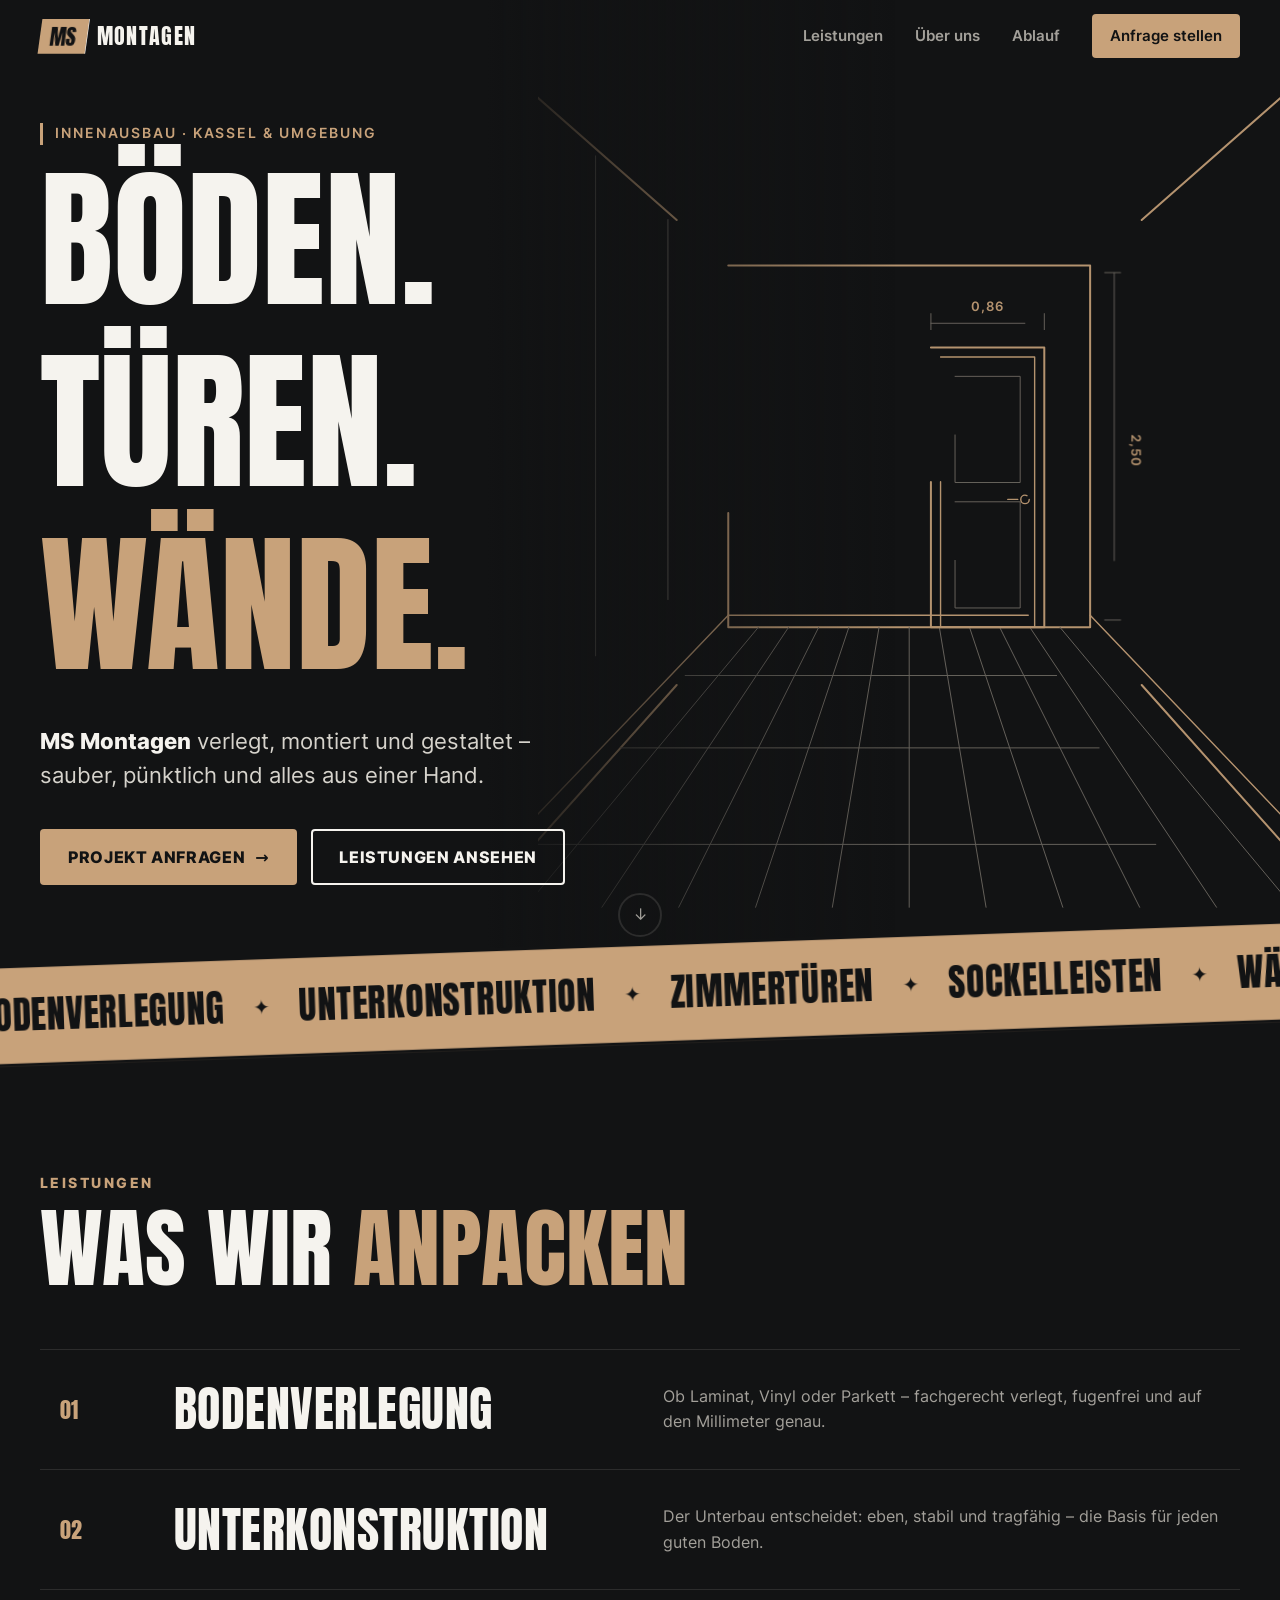
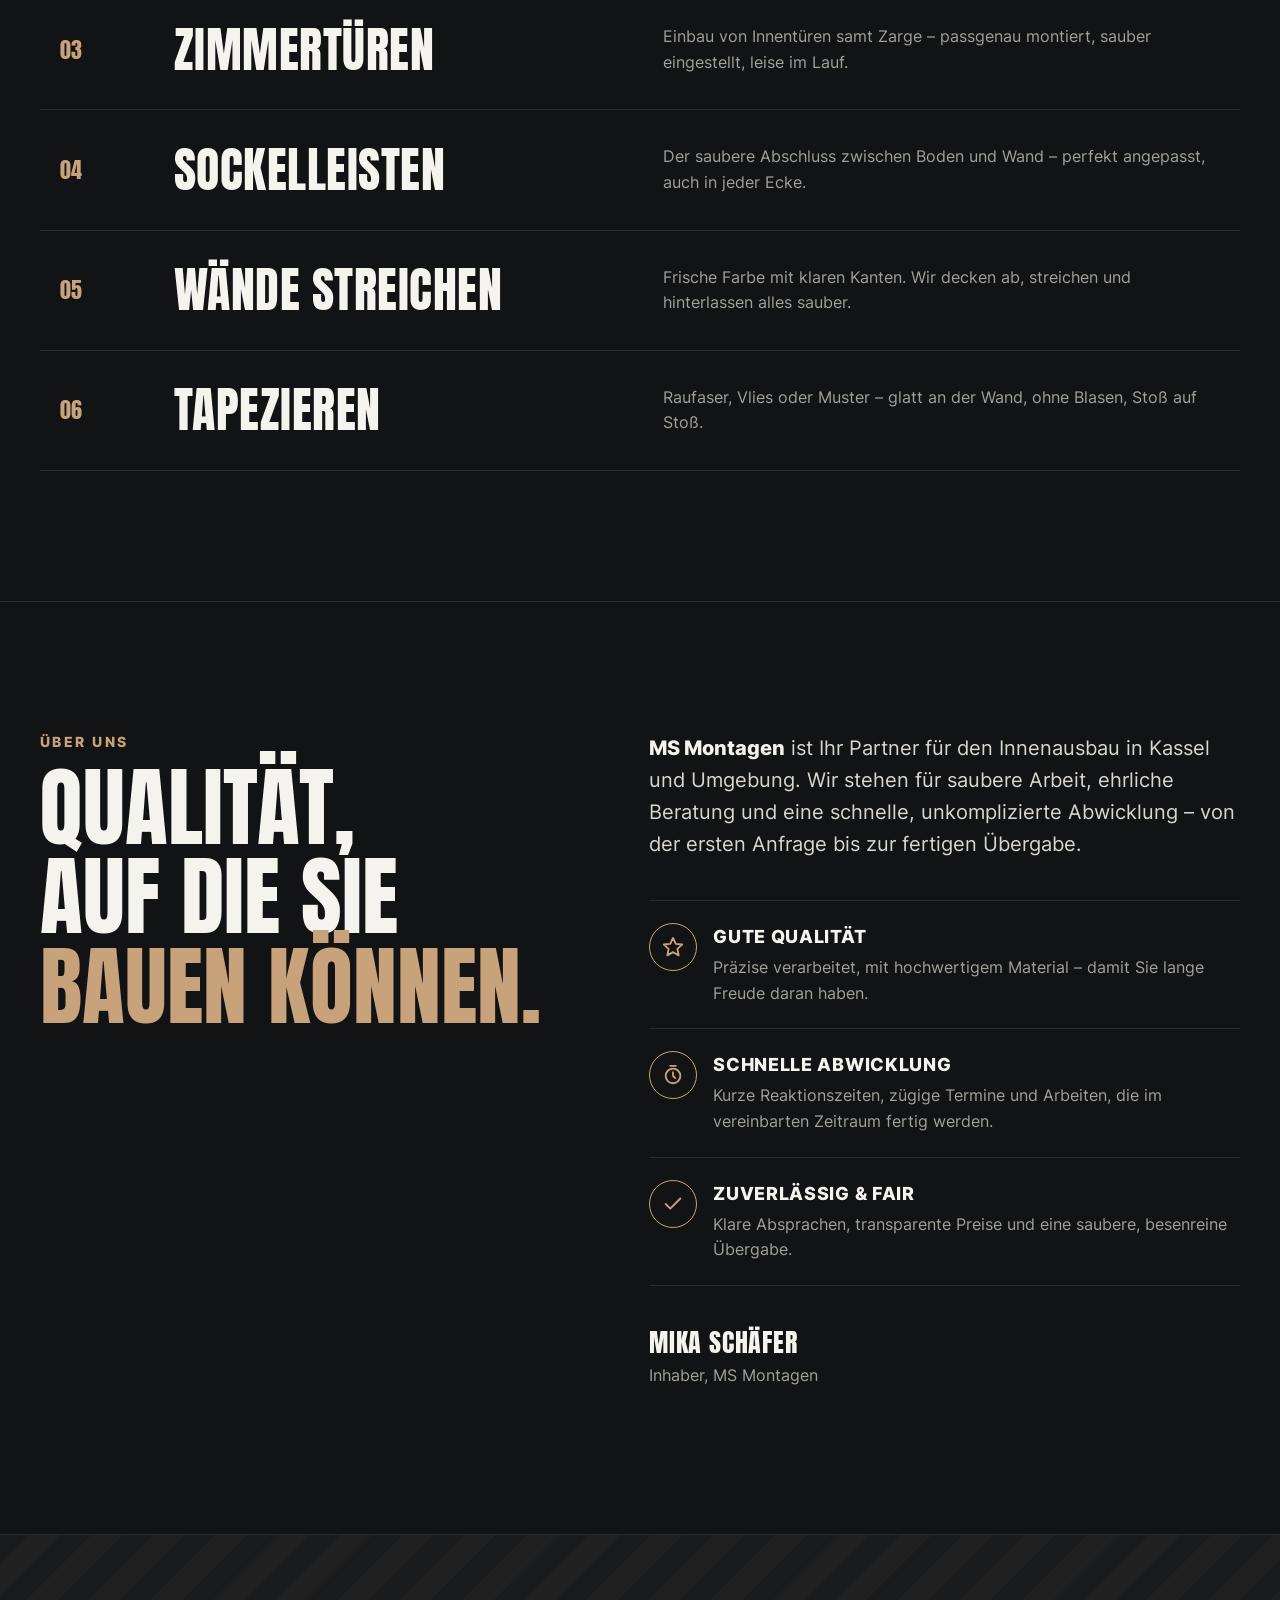
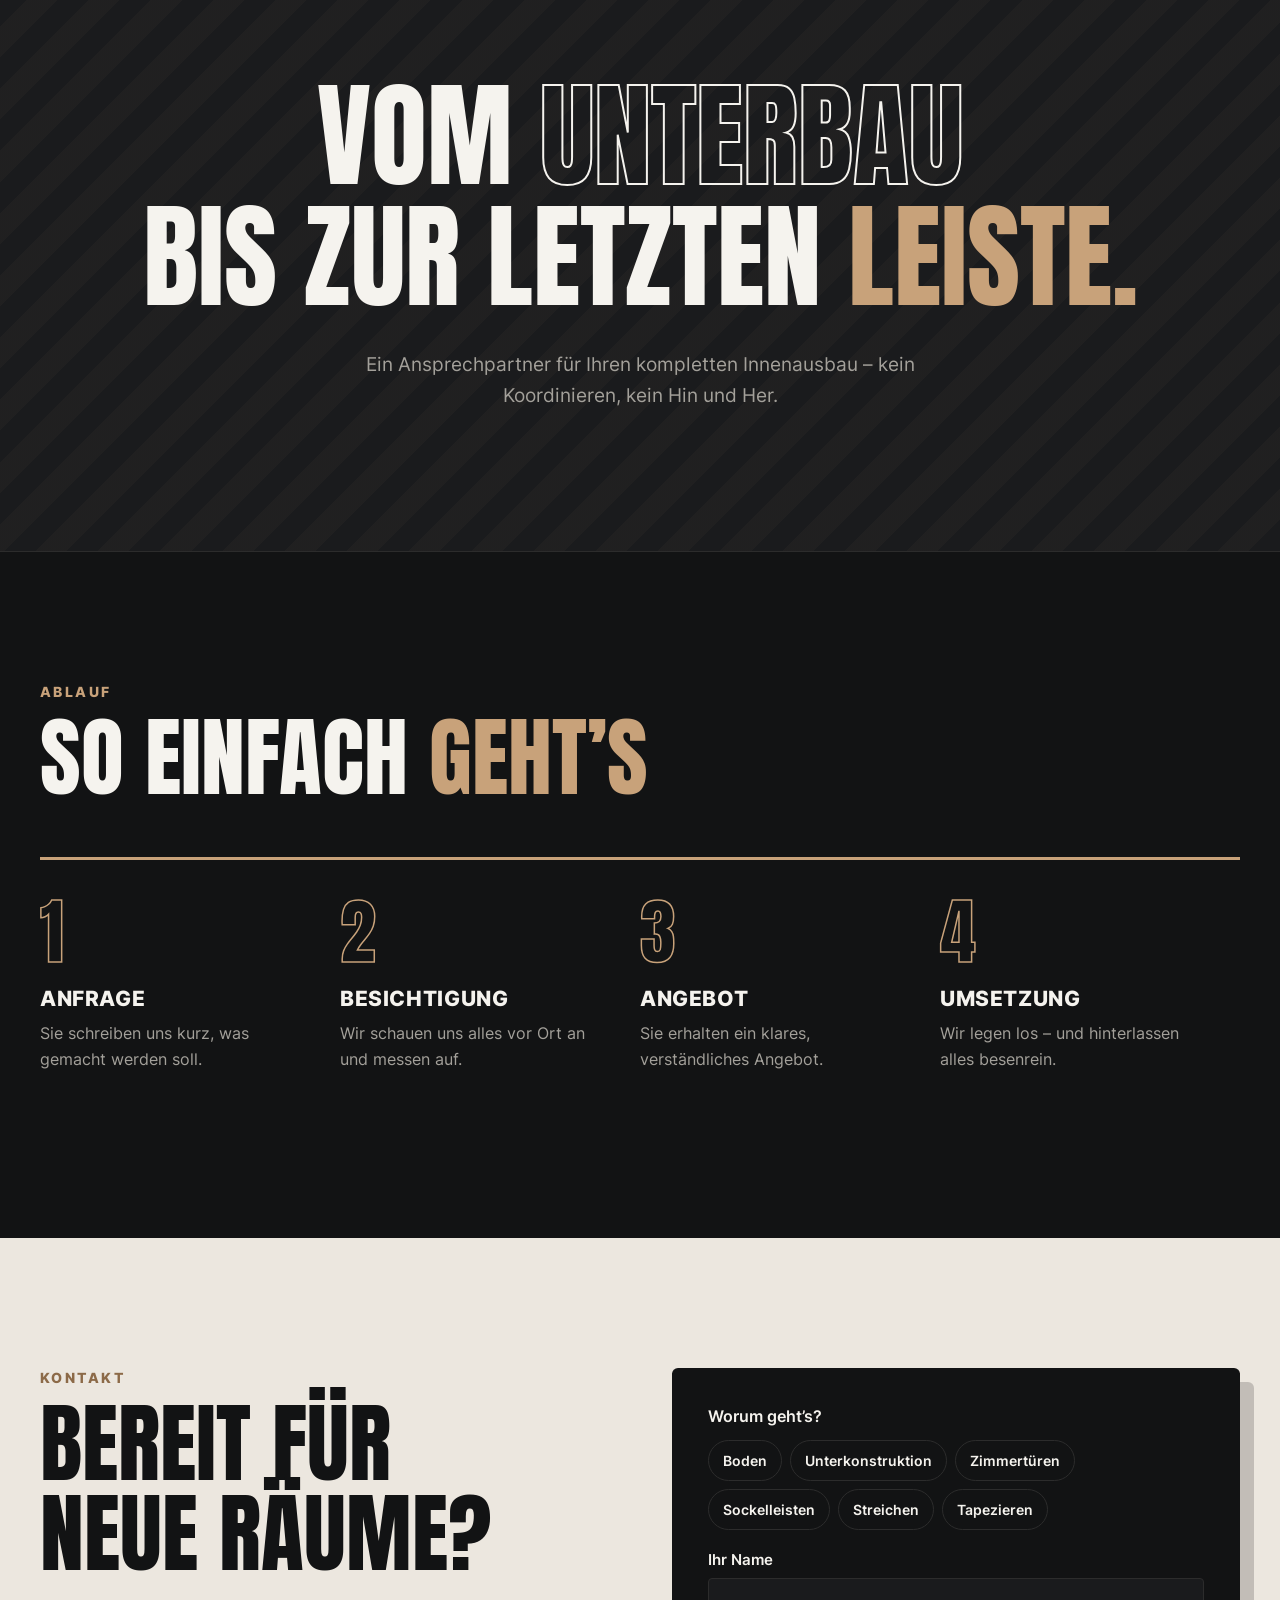
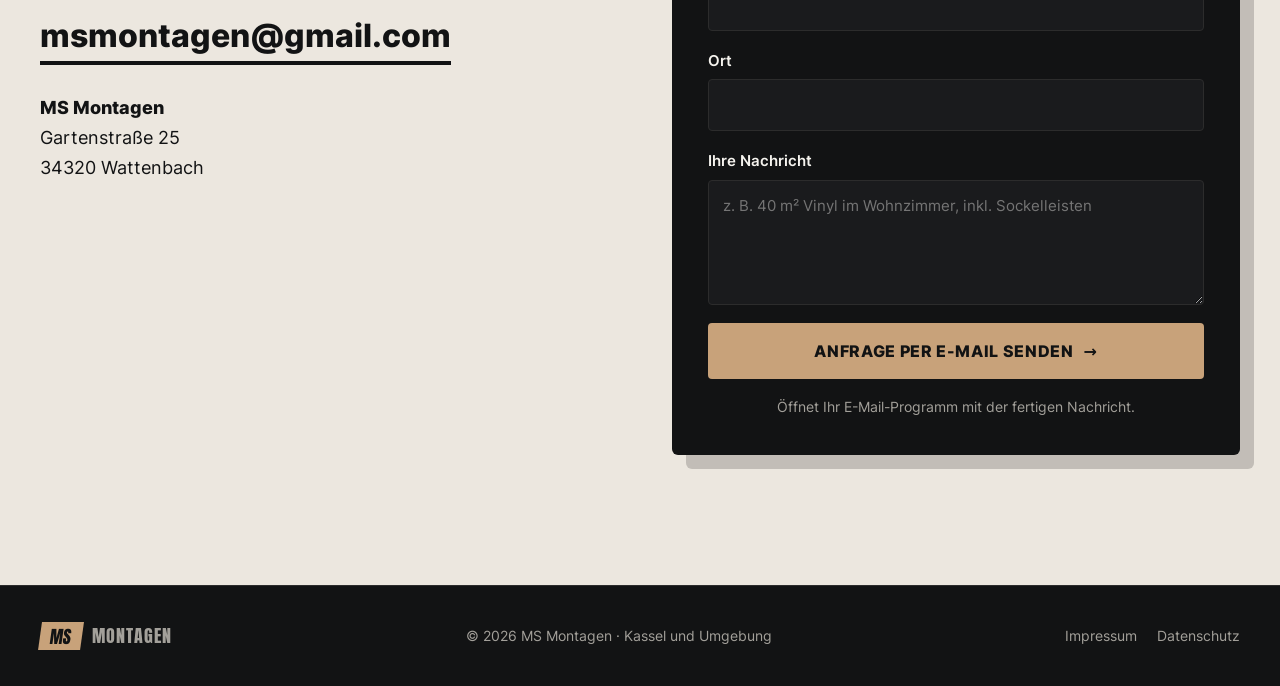
==== commit b293293d: "Einsatzgebiet Kassel und Umgebung, Raumskizze statt Fischgrätmuster - Startbereich zeigt jetzt eine " ====
--- a/index.html
+++ b/index.html
@@ -3,8 +3,8 @@
 <head>
   <meta charset="utf-8">
   <meta name="viewport" content="width=device-width, initial-scale=1">
-  <title>MS Montagen – Böden, Türen, Wände | Wattenbach</title>
-  <meta name="description" content="MS Montagen aus Wattenbach: Bodenverlegung, Unterkonstruktion, Zimmertüren, Sockelleisten, Wände streichen und Tapezieren – Innenausbau aus einer Hand.">
+  <title>MS Montagen – Böden, Türen, Wände | Kassel und Umgebung</title>
+  <meta name="description" content="MS Montagen – Innenausbau in Kassel und Umgebung: Bodenverlegung, Unterkonstruktion, Zimmertüren, Sockelleisten, Wände streichen und Tapezieren – Innenausbau aus einer Hand.">
   <meta name="theme-color" content="#121314">
   <link rel="preload" href="fonts/anton.woff2" as="font" type="font/woff2" crossorigin>
   <link rel="stylesheet" href="style.css">
@@ -31,9 +31,51 @@
   <main>
     <!-- HERO -->
     <section id="start" class="hero">
-      <div class="floor" aria-hidden="true"><div class="floor-inner" id="floor"></div></div>
+      <div class="sketch" aria-hidden="true">
+        <svg viewBox="0 0 800 800" preserveAspectRatio="xMidYMid slice">
+          <path class="ln strong" d="M0.0 0.0L250.0 220.0" pathLength="1" style="--d:0.00s"/>
+          <path class="ln strong" d="M800.0 0.0L550.0 220.0" pathLength="1" style="--d:0.00s"/>
+          <path class="ln strong" d="M0.0 800.0L250.0 520.0" pathLength="1" style="--d:0.00s"/>
+          <path class="ln strong" d="M800.0 800.0L550.0 520.0" pathLength="1" style="--d:0.00s"/>
+          <path class="ln strong" d="M250 220H550V520H250Z" pathLength="1" style="--d:0.25s"/>
+          <path class="ln thin" d="M275.0 520.0L41.7 800.0" pathLength="1" style="--d:0.60s"/>
+          <path class="ln thin" d="M300.0 520.0L113.3 800.0" pathLength="1" style="--d:0.64s"/>
+          <path class="ln thin" d="M325.0 520.0L185.0 800.0" pathLength="1" style="--d:0.68s"/>
+          <path class="ln thin" d="M350.0 520.0L256.7 800.0" pathLength="1" style="--d:0.72s"/>
+          <path class="ln thin" d="M375.0 520.0L328.3 800.0" pathLength="1" style="--d:0.76s"/>
+          <path class="ln thin" d="M400.0 520.0L400.0 800.0" pathLength="1" style="--d:0.80s"/>
+          <path class="ln thin" d="M425.0 520.0L471.7 800.0" pathLength="1" style="--d:0.84s"/>
+          <path class="ln thin" d="M450.0 520.0L543.3 800.0" pathLength="1" style="--d:0.88s"/>
+          <path class="ln thin" d="M475.0 520.0L615.0 800.0" pathLength="1" style="--d:0.92s"/>
+          <path class="ln thin" d="M500.0 520.0L686.7 800.0" pathLength="1" style="--d:0.96s"/>
+          <path class="ln thin" d="M525.0 520.0L758.3 800.0" pathLength="1" style="--d:1.00s"/>
+          <path class="ln thin" d="M214.3 560.0L585.7 560.0" pathLength="1" style="--d:1.00s"/>
+          <path class="ln thin" d="M160.7 620.0L639.3 620.0" pathLength="1" style="--d:1.08s"/>
+          <path class="ln thin" d="M89.3 700.0L710.7 700.0" pathLength="1" style="--d:1.16s"/>
+          <path class="ln" d="M250.0 510.0L550.0 510.0" pathLength="1" style="--d:1.30s"/>
+          <path class="ln" d="M250.0 510.0L0.0 771.3" pathLength="1" style="--d:1.35s"/>
+          <path class="ln" d="M550.0 510.0L800.0 771.3" pathLength="1" style="--d:1.35s"/>
+          <path class="ln strong" d="M418 288H512V520H418Z" pathLength="1" style="--d:1.50s"/>
+          <path class="ln" d="M426 296H504V520H426Z" pathLength="1" style="--d:1.65s"/>
+          <path class="ln thin" d="M438 312H492V400H438Z" pathLength="1" style="--d:1.80s"/>
+          <path class="ln thin" d="M438 416H492V504H438Z" pathLength="1" style="--d:1.85s"/>
+          <circle class="ln" cx="496" cy="414" r="3.5" pathLength="1" style="--d:2.00s"/>
+          <path class="ln" d="M490.0 414.0L480.0 414.0" pathLength="1" style="--d:2.00s"/>
+          <path class="ln thin" d="M70.0 67.6L70.0 707.6" pathLength="1" style="--d:1.90s"/>
+          <path class="ln thin" d="M140.0 129.2L140.0 629.2" pathLength="1" style="--d:1.98s"/>
+          <path class="ln thin" d="M200.0 182.0L200.0 562.0" pathLength="1" style="--d:2.06s"/>
+          <path class="ln thin" d="M418.0 268.0L512.0 268.0" pathLength="1" style="--d:2.40s"/>
+          <path class="ln thin" d="M418.0 260.0L418.0 276.0" pathLength="1" style="--d:2.40s"/>
+          <path class="ln thin" d="M512.0 260.0L512.0 276.0" pathLength="1" style="--d:2.40s"/>
+          <text class="dim" x="465" y="258" text-anchor="middle" style="--d:2.60s">0,86</text>
+          <path class="ln thin" d="M570.0 226.0L570.0 514.0" pathLength="1" style="--d:2.50s"/>
+          <path class="ln thin" d="M562.0 226.0L578.0 226.0" pathLength="1" style="--d:2.50s"/>
+          <path class="ln thin" d="M562.0 514.0L578.0 514.0" pathLength="1" style="--d:2.50s"/>
+          <text class="dim" x="584" y="374" transform="rotate(90 584 374)" text-anchor="middle" style="--d:2.70s">2,50</text>
+        </svg>
+      </div>
       <div class="container hero-content">
-        <p class="tag">Innenausbau · Wattenbach &amp; Umgebung</p>
+        <p class="tag">Innenausbau · Kassel &amp; Umgebung</p>
         <h1 class="hero-title">
           <span class="line">Böden.</span>
           <span class="line">Türen.</span>
@@ -111,7 +153,7 @@
         </div>
         <div class="reveal">
           <p class="about-lead">
-            <strong>MS Montagen</strong> ist Ihr Partner für den Innenausbau in Wattenbach und Umgebung.
+            <strong>MS Montagen</strong> ist Ihr Partner für den Innenausbau in Kassel und Umgebung.
             Wir stehen für saubere Arbeit, ehrliche Beratung und eine schnelle, unkomplizierte Abwicklung –
             von der ersten Anfrage bis zur fertigen Übergabe.
           </p>
@@ -220,7 +262,7 @@
   <footer class="site-footer">
     <div class="container footer-inner">
       <span class="logo small"><span class="logo-mark">MS</span><span class="logo-text">Montagen</span></span>
-      <span>© <span id="year"></span> MS Montagen · Wattenbach</span>
+      <span>© <span id="year"></span> MS Montagen · Kassel und Umgebung</span>
       <nav><a href="impressum.html">Impressum</a><a href="datenschutz.html">Datenschutz</a></nav>
     </div>
   </footer>
--- a/style.css
+++ b/style.css
@@ -89,31 +89,33 @@
 }
 .hero::after { /* Verlauf, damit der Text lesbar bleibt */
   content: ""; position: absolute; inset: 0; z-index: -1;
-  background: linear-gradient(90deg, var(--black) 30%, rgb(17 17 17 / .55) 60%, rgb(17 17 17 / .1));
+  background: linear-gradient(90deg, var(--black) 38%, rgb(18 19 20 / .4) 55%, transparent 70%);
   pointer-events: none;
 }
 
-/* Fischgrät-Parkett, das sich beim Laden selbst „verlegt“ */
-.floor {
-  position: absolute; inset: 0; z-index: -2;
-  overflow: hidden;
-}
-.floor-inner {
-  position: absolute; top: 50%; left: 70%;
-  width: 0; height: 0;
-  transform: rotate(45deg);
-}
-.plank {
-  position: absolute;
-  border-radius: 2px;
-  box-shadow: inset 0 0 0 1px rgb(0 0 0 / .35), inset 0 1px 0 rgb(255 255 255 / .08);
-  opacity: 0;
-  animation: lay .6s cubic-bezier(.2,.8,.2,1) forwards;
-}
-@keyframes lay {
-  from { opacity: 0; transform: translate(-14px, -14px) scale(.96); }
-  to   { opacity: 1; transform: none; }
-}
+/* Raumskizze: zeichnet sich beim Laden selbst – Boden, Tür, Wände */
+.sketch {
+  position: absolute; z-index: -2;
+  top: 0; bottom: 0; right: 0; width: 58%;
+  opacity: .9;
+}
+.sketch svg { width: 100%; height: 100%; display: block; }
+.sketch .ln {
+  fill: none; stroke: var(--accent); stroke-width: 1.4;
+  stroke-linecap: round; stroke-linejoin: round;
+  vector-effect: non-scaling-stroke;
+  stroke-dasharray: 1; stroke-dashoffset: 1;
+  animation: draw 1.4s cubic-bezier(.6,.1,.2,1) forwards;
+  animation-delay: calc(var(--d) + .3s);
+}
+.sketch .strong { stroke-width: 2; }
+.sketch .thin { stroke: #6f6a63; stroke-width: 1; }
+.sketch .dim {
+  fill: var(--accent); font: 600 11px var(--body); letter-spacing: .08em;
+  opacity: 0; animation: fade .6s forwards; animation-delay: calc(var(--d) + .3s);
+}
+@keyframes draw { to { stroke-dashoffset: 0; } }
+@keyframes fade { to { opacity: 1; } }
 
 .hero-content { position: relative; }
 .tag {
@@ -350,7 +352,7 @@
   .nav-links .nav-cta { text-align: center; margin-top: 8px; padding: 14px; }
 
   .hero::after { background: linear-gradient(180deg, rgb(17 17 17 / .55), var(--black) 75%); }
-  .floor-inner { left: 60%; top: 25%; }
+  .sketch { width: 100%; opacity: .28; }
 
   .section, .contact { padding: 90px 0; }
   .statement { padding: 100px 0; }
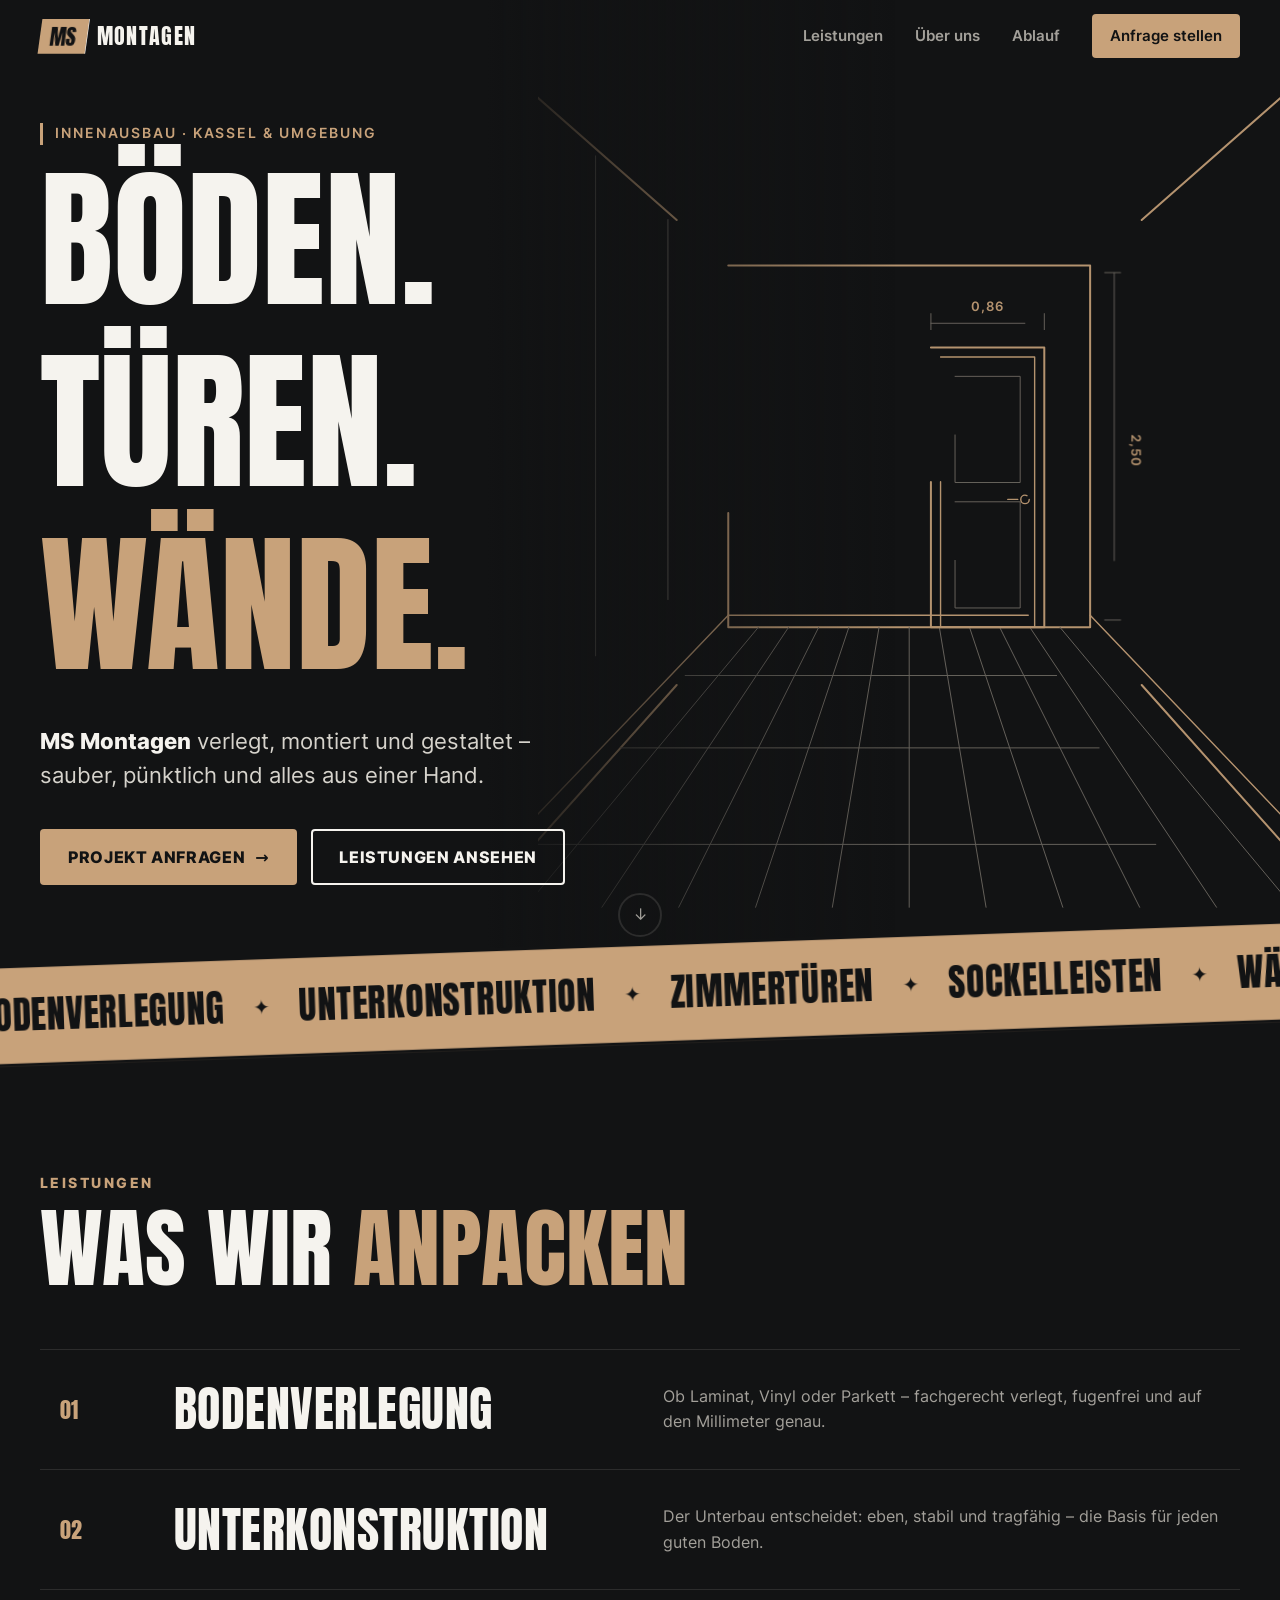
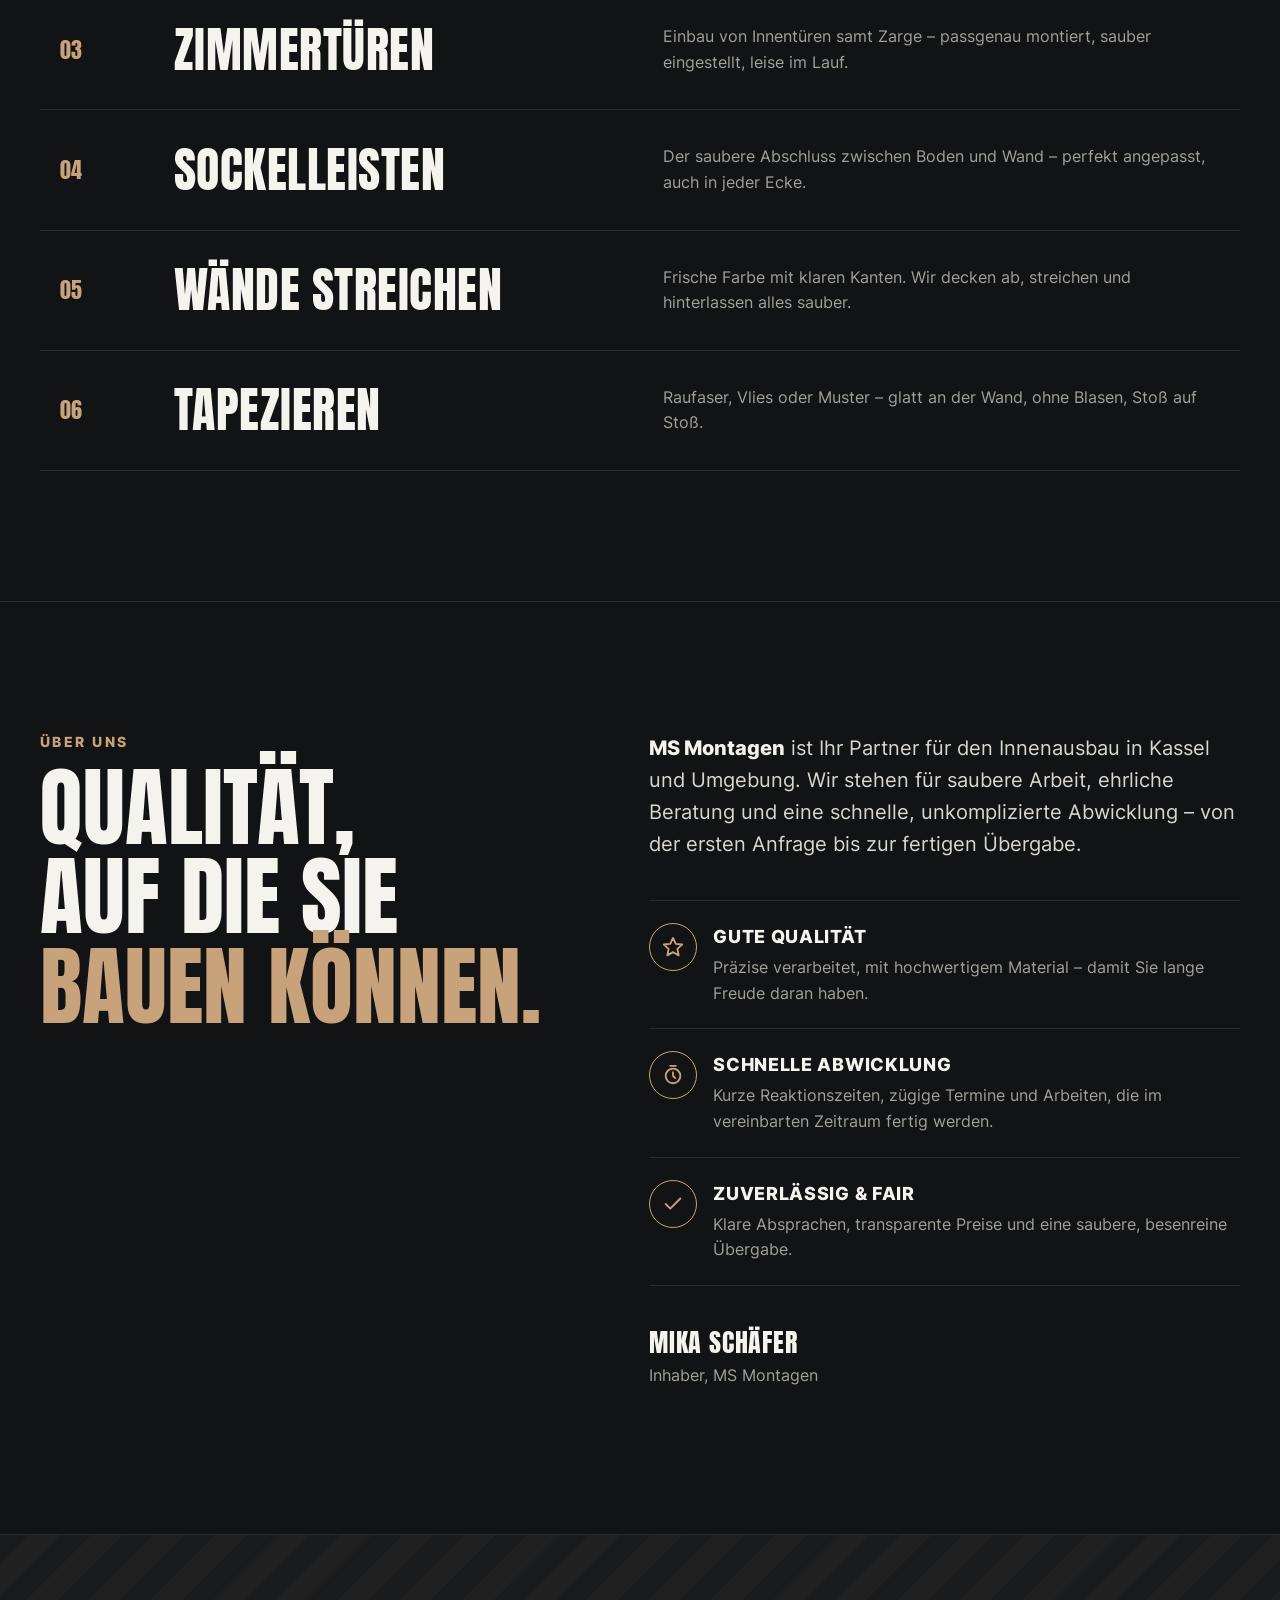
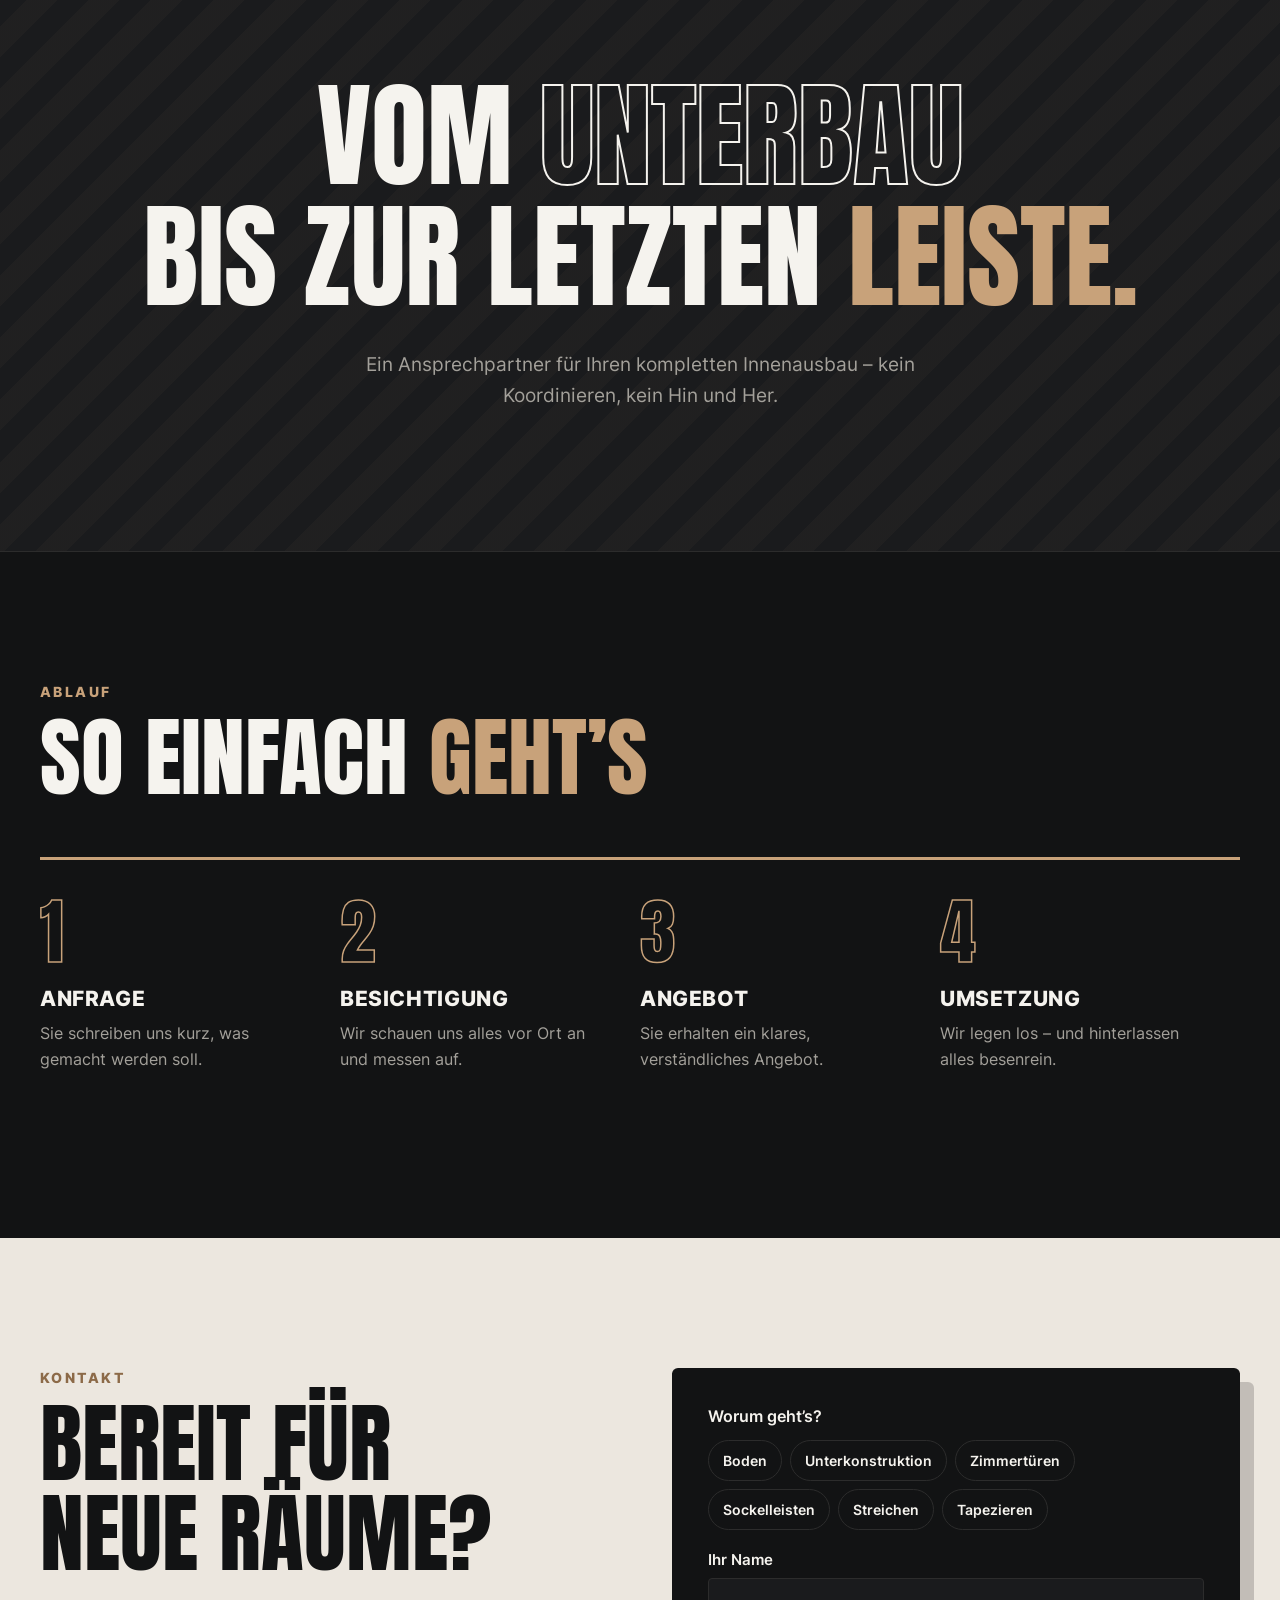
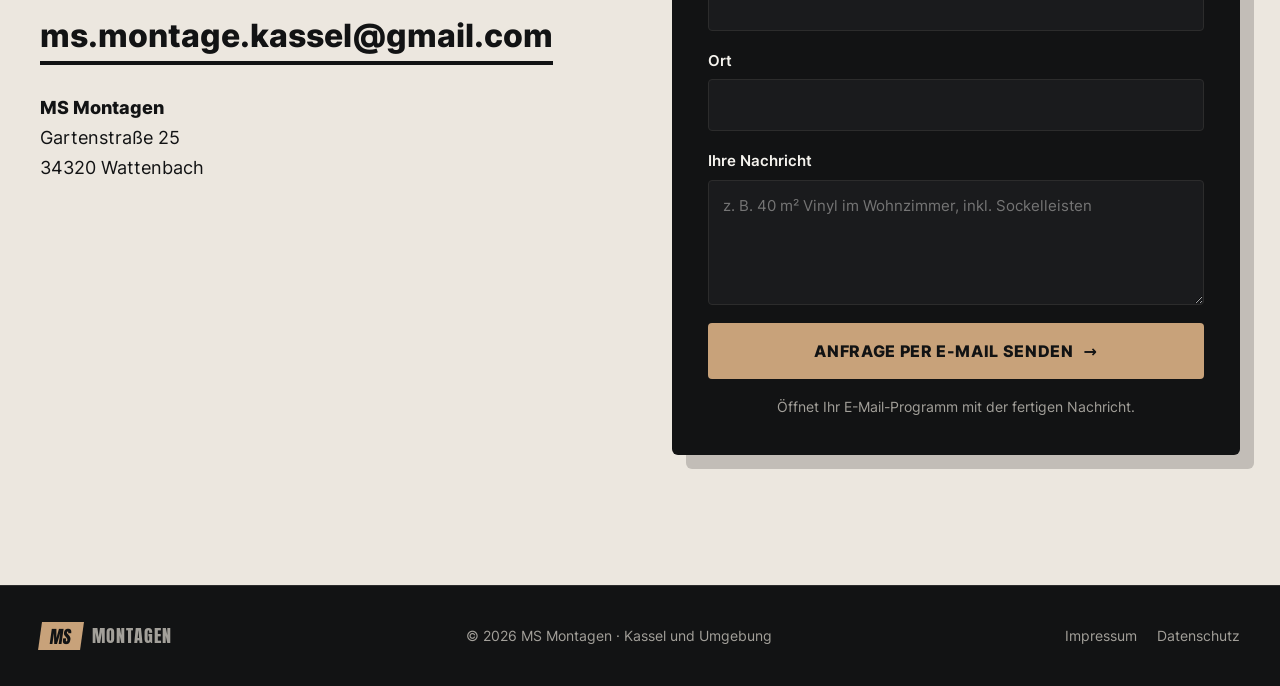
==== commit f295b6ce: "E-Mail-Adresse auf ms.montage.kassel@gmail.com geändert Co-Authored-By: Claude Opus 5.5 <noreply@ant" ====
--- a/index.html
+++ b/index.html
@@ -225,7 +225,7 @@
         <div class="contact-info reveal">
           <p class="kicker dark">Kontakt</p>
           <h2>Bereit für<br>neue Räume?</h2>
-          <a class="mail-big" href="mailto:msmontagen@gmail.com">msmontagen@gmail.com</a>
+          <a class="mail-big" href="mailto:ms.montage.kassel@gmail.com">ms.montage.kassel@gmail.com</a>
           <address>
             <strong>MS Montagen</strong><br>
             Gartenstraße 25<br>
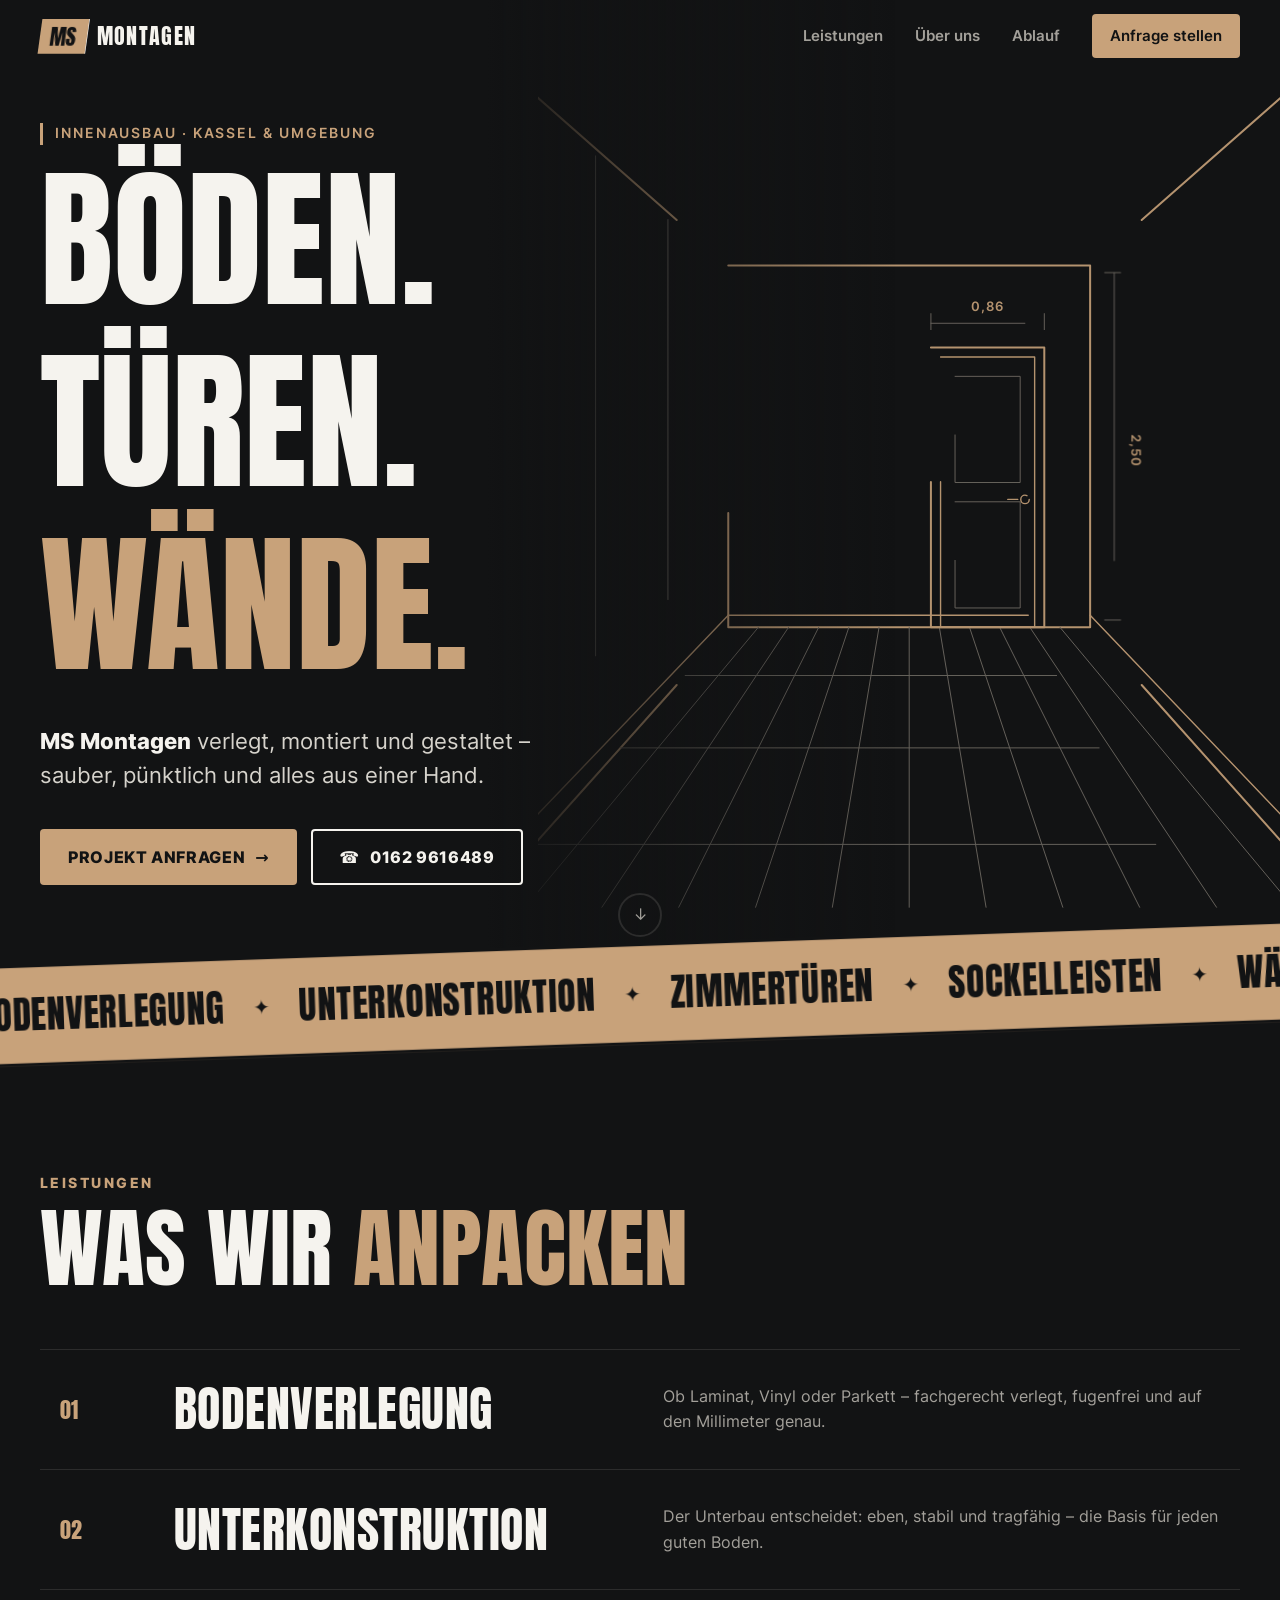
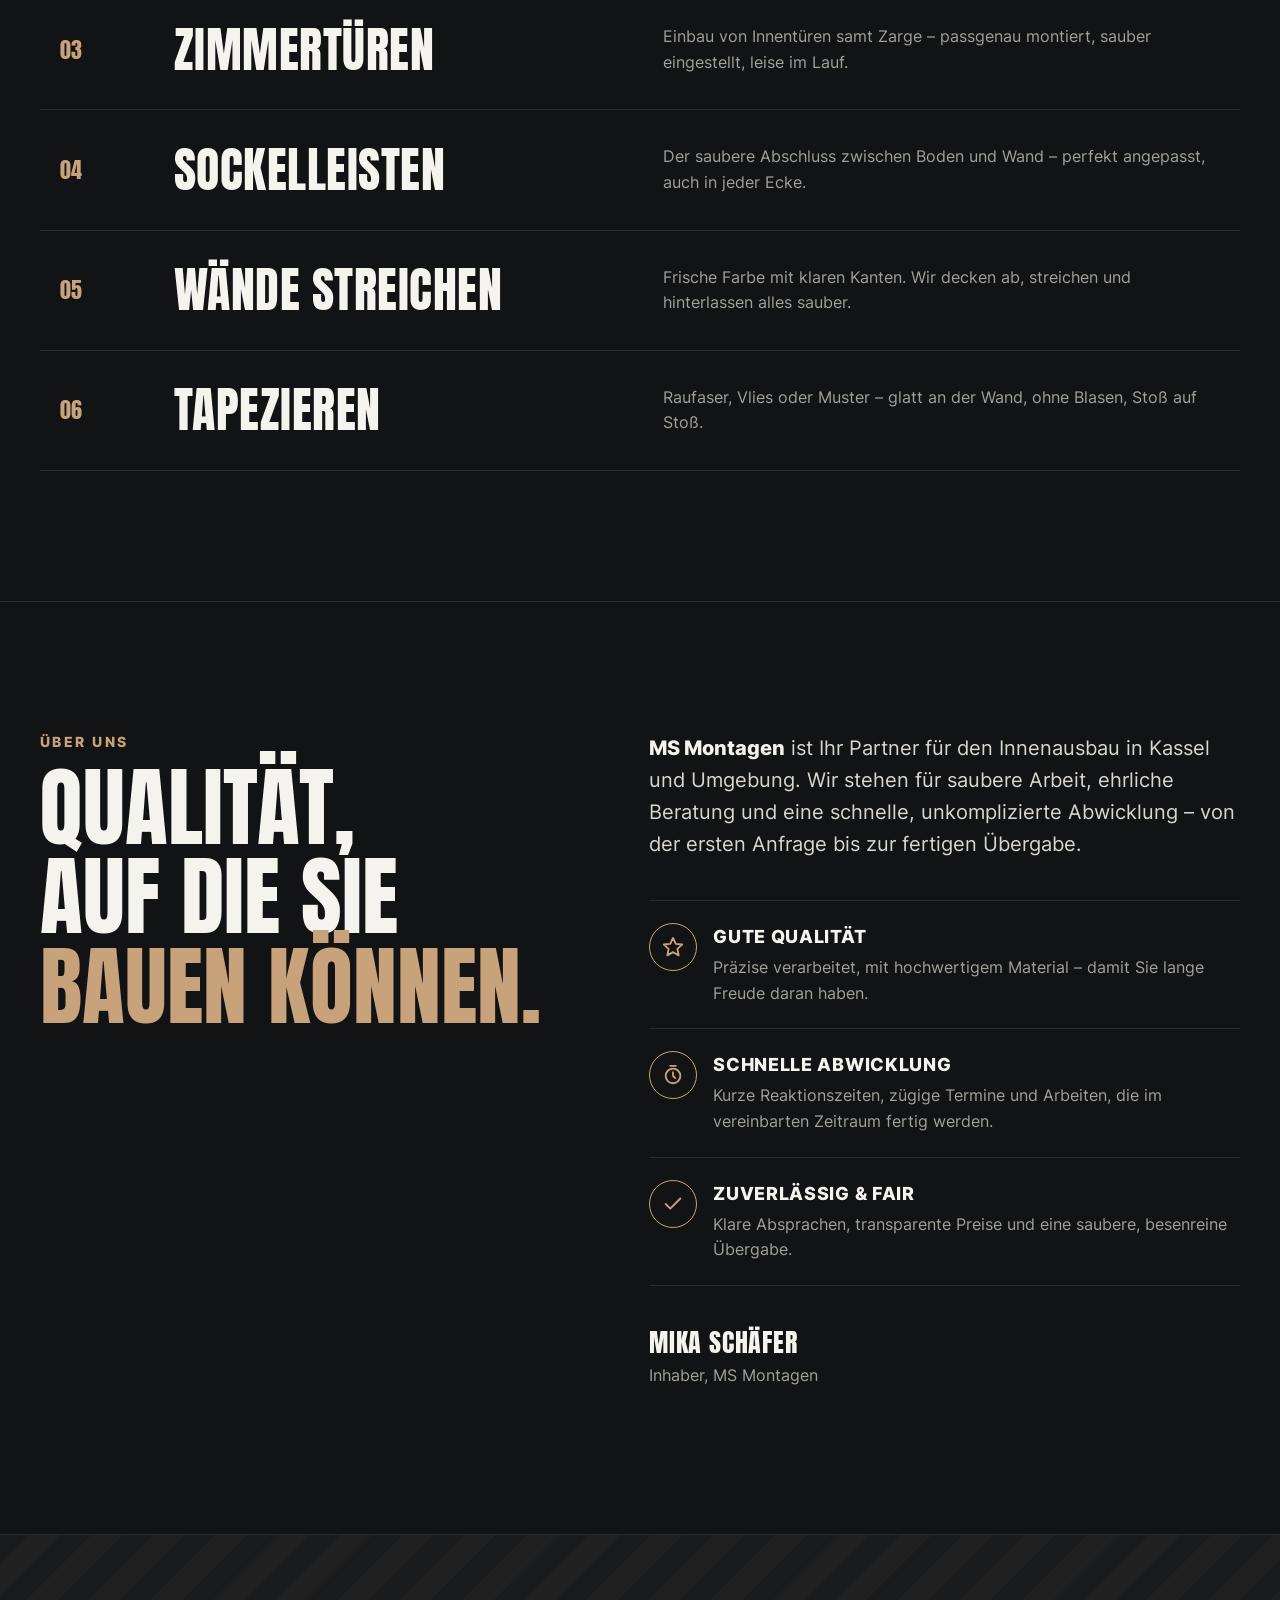
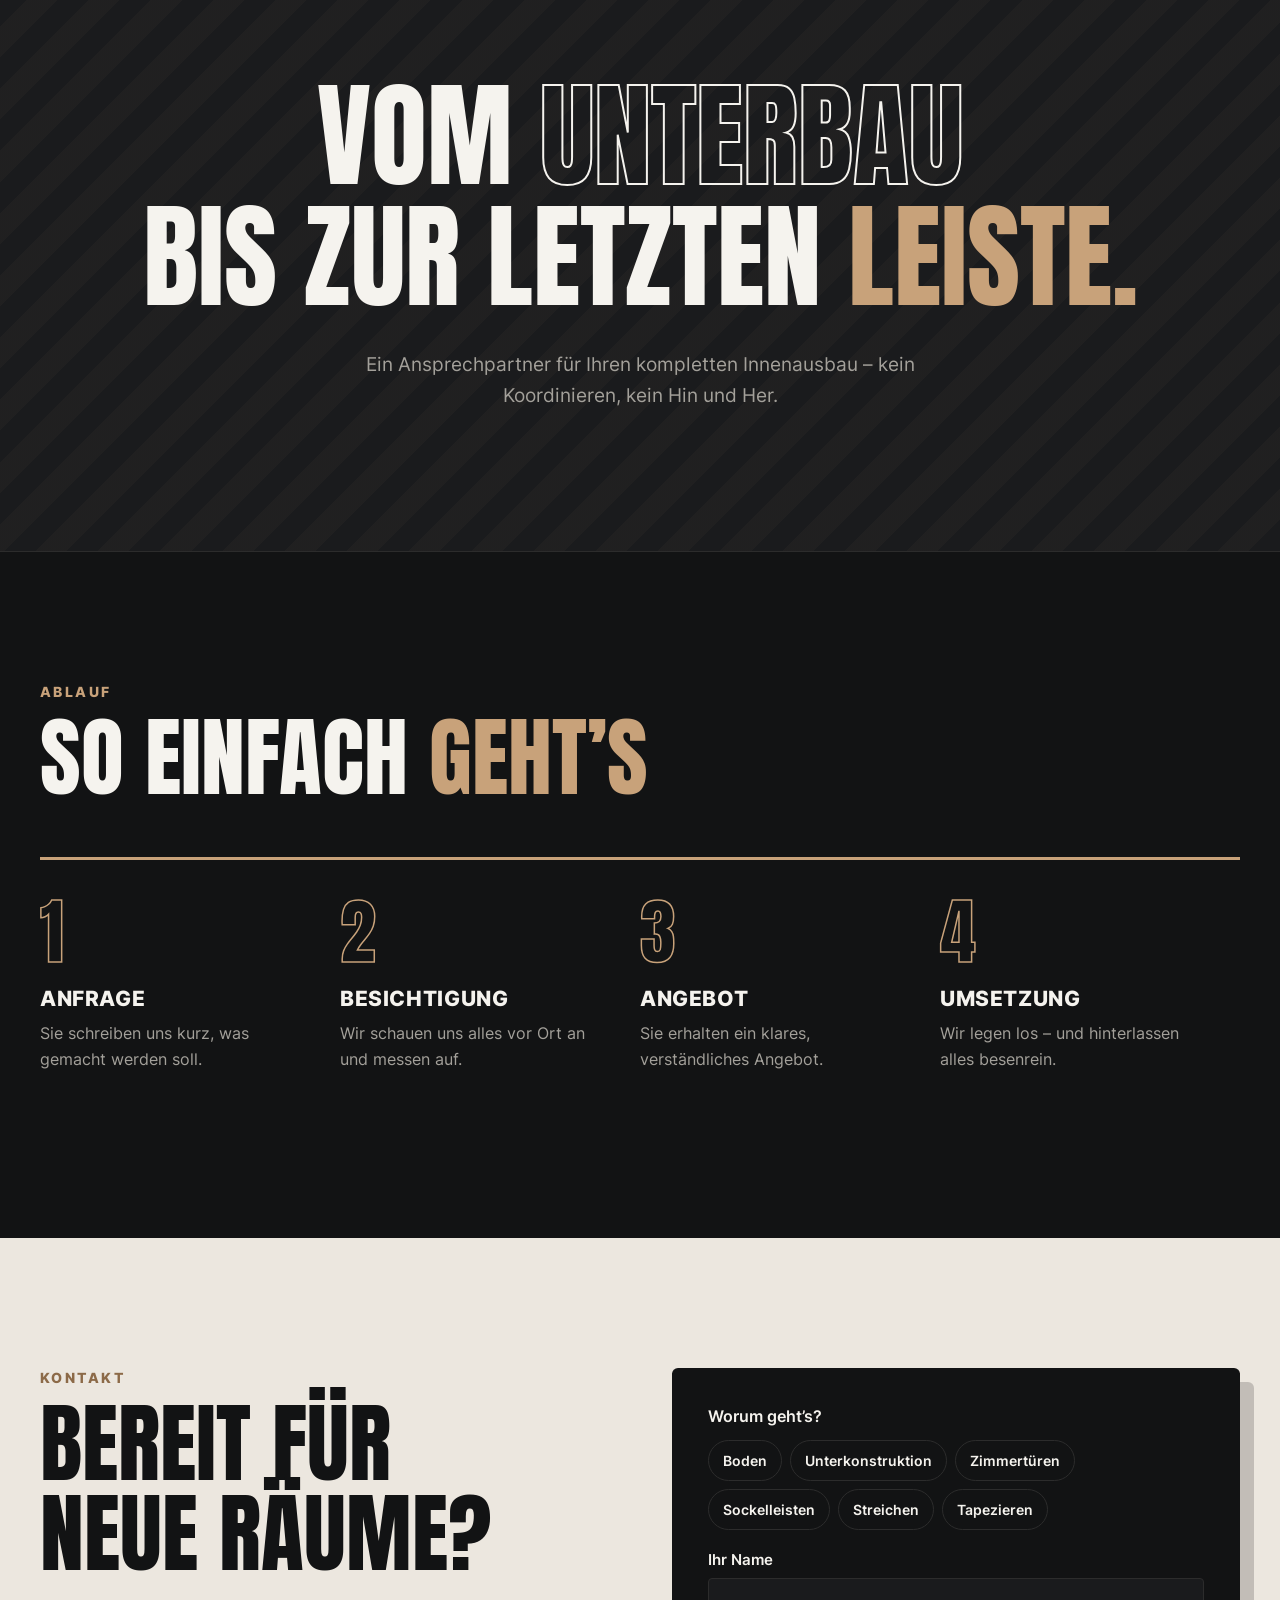
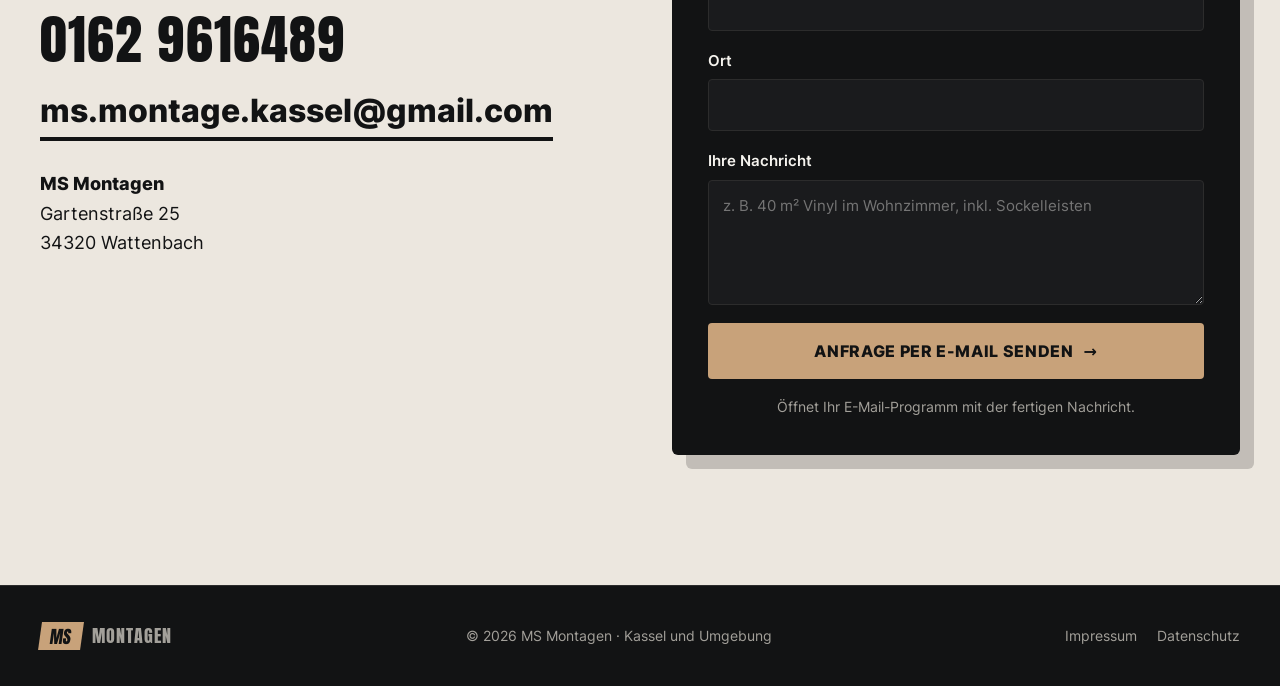
==== commit d755e924: "Telefonnummer 0162 9616489 eingebaut - Anruf-Knopf im Startbereich, große Nummer im Kontaktbereich -" ====
--- a/index.html
+++ b/index.html
@@ -87,7 +87,7 @@
         </p>
         <div class="actions">
           <a href="#kontakt" class="btn btn-accent">Projekt anfragen <span aria-hidden="true">→</span></a>
-          <a href="#leistungen" class="btn btn-line">Leistungen ansehen</a>
+          <a href="tel:+491629616489" class="btn btn-line"><span aria-hidden="true">☎</span> 0162 9616489</a>
         </div>
       </div>
       <a href="#leistungen" class="scroll-hint" aria-label="Weiter nach unten">↓</a>
@@ -225,6 +225,7 @@
         <div class="contact-info reveal">
           <p class="kicker dark">Kontakt</p>
           <h2>Bereit für<br>neue Räume?</h2>
+          <a class="phone-big" href="tel:+491629616489">0162 9616489</a>
           <a class="mail-big" href="mailto:ms.montage.kassel@gmail.com">ms.montage.kassel@gmail.com</a>
           <address>
             <strong>MS Montagen</strong><br>
@@ -267,6 +268,11 @@
     </div>
   </footer>
 
+  <a href="tel:+491629616489" class="call-fab" aria-label="Jetzt anrufen: 0162 9616489">
+    <svg viewBox="0 0 24 24" fill="none" stroke="currentColor" stroke-width="2" stroke-linecap="round" stroke-linejoin="round" aria-hidden="true"><path d="M22 16.9v3a2 2 0 0 1-2.2 2 19.8 19.8 0 0 1-8.6-3.1 19.5 19.5 0 0 1-6-6A19.8 19.8 0 0 1 2.1 4.2 2 2 0 0 1 4.1 2h3a2 2 0 0 1 2 1.7c.1.9.4 1.8.7 2.7a2 2 0 0 1-.5 2.1L8 9.8a16 16 0 0 0 6 6l1.3-1.3a2 2 0 0 1 2.1-.4c.9.3 1.8.6 2.7.7a2 2 0 0 1 1.7 2z"/></svg>
+    <span>Anrufen</span>
+  </a>
+
   <script src="script.js"></script>
 </body>
 </html>
--- a/style.css
+++ b/style.css
@@ -281,8 +281,14 @@
 .contact { background: var(--sand); color: var(--black); padding: 130px 0; }
 .contact-grid { display: grid; grid-template-columns: 1fr 1fr; gap: 64px; align-items: start; }
 .contact h2 { font-size: clamp(3rem, 7vw, 5.5rem); }
+.phone-big {
+  display: block; margin: 32px 0 8px;
+  font-family: var(--display); font-size: clamp(2.2rem, 5vw, 3.4rem); line-height: 1.1;
+  text-decoration: none; letter-spacing: .02em;
+}
+.phone-big:hover { color: var(--accent-dark); }
 .mail-big {
-  display: inline-block; margin: 32px 0 28px;
+  display: inline-block; margin: 8px 0 28px;
   font-weight: 800; font-size: clamp(1.25rem, 3vw, 2rem);
   text-decoration: none; border-bottom: 4px solid var(--black);
   word-break: break-all;
@@ -325,6 +331,19 @@
 .footer-inner nav { display: flex; gap: 20px; }
 .footer-inner a { text-decoration: none; }
 .footer-inner nav a:hover { color: var(--accent); }
+
+/* Schwebender Anruf-Knopf (nur Handy) */
+.call-fab {
+  display: none;
+  position: fixed; right: 16px; bottom: 16px; z-index: 60;
+  align-items: center; gap: 8px;
+  padding: 14px 20px; border-radius: 999px;
+  background: var(--accent); color: var(--black);
+  font-weight: 800; text-decoration: none; text-transform: uppercase; letter-spacing: .04em; font-size: .95rem;
+  box-shadow: 0 8px 24px rgb(0 0 0 / .45);
+}
+.call-fab svg { width: 20px; height: 20px; }
+@media (max-width: 860px) { .call-fab { display: inline-flex; } }
 
 /* Scroll-Animationen */
 .reveal { opacity: 0; transform: translateY(30px); transition: opacity .8s, transform .8s cubic-bezier(.2,.8,.2,1); }
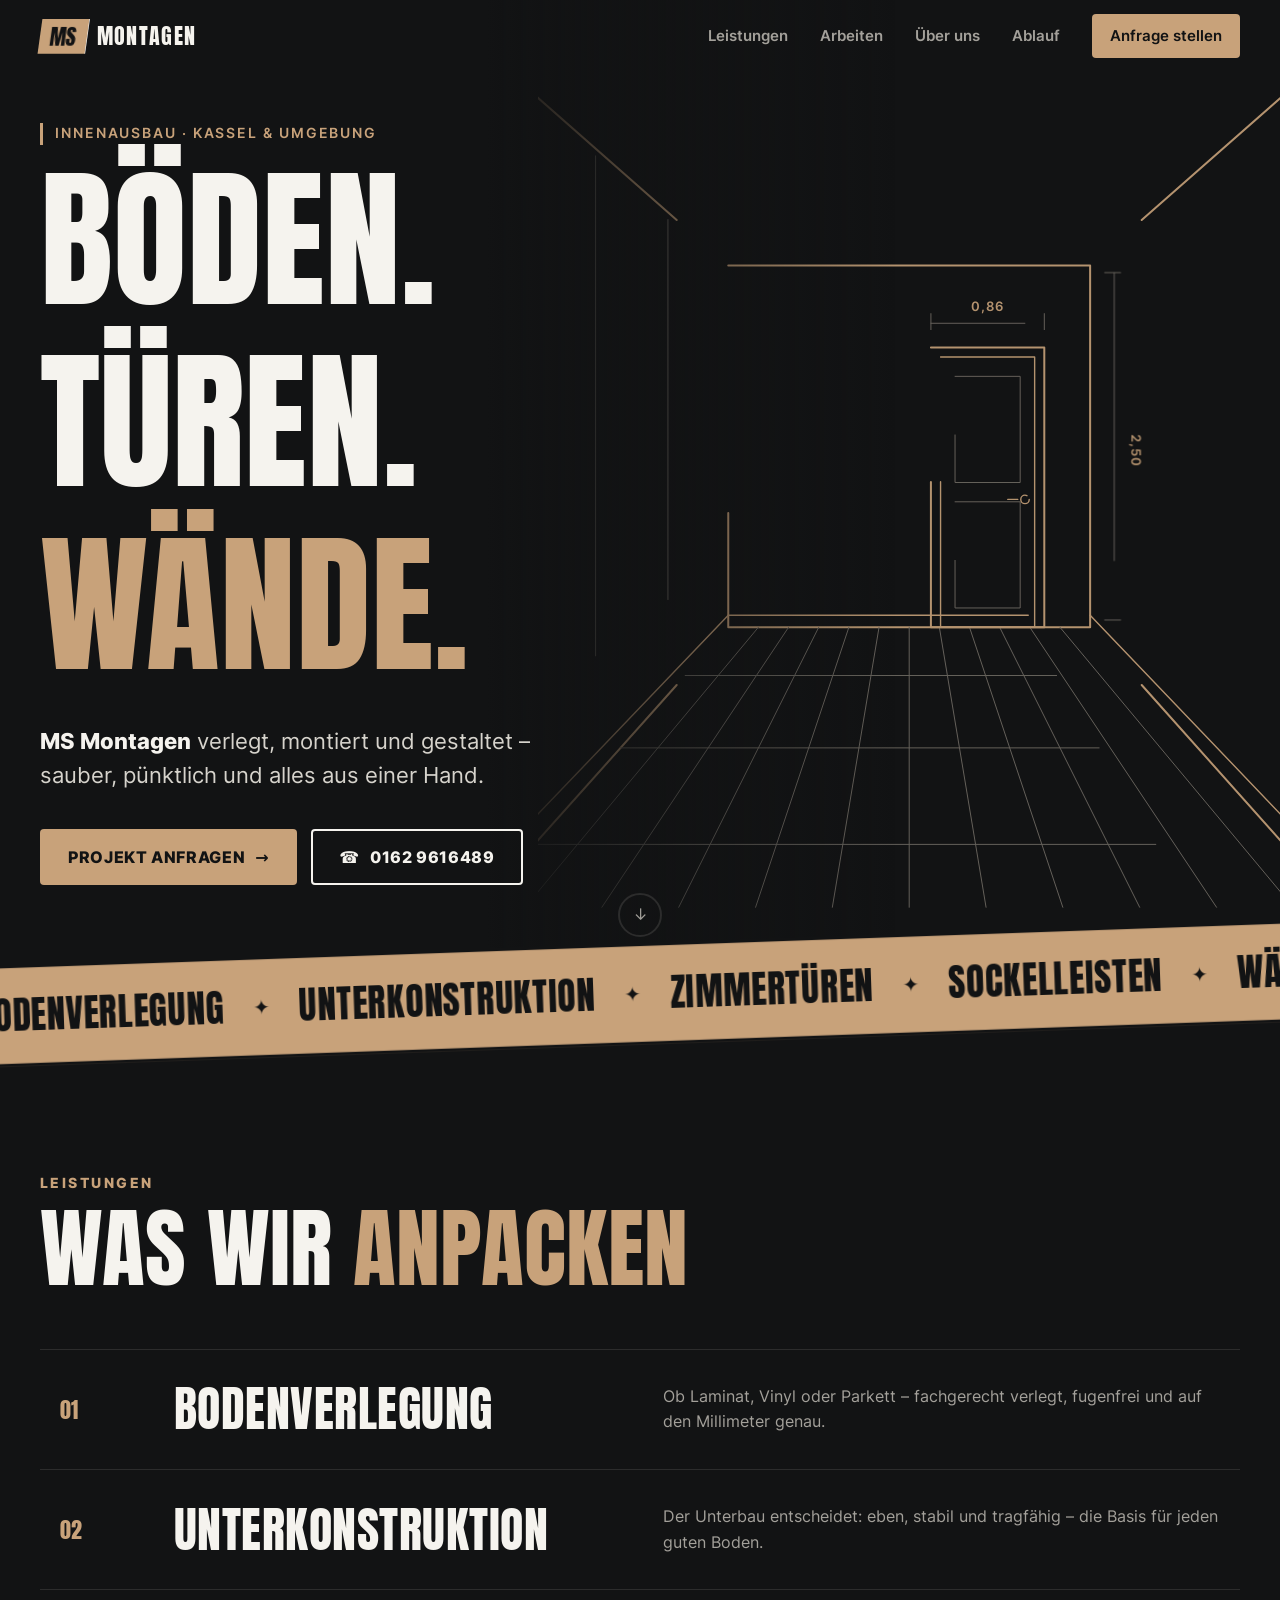
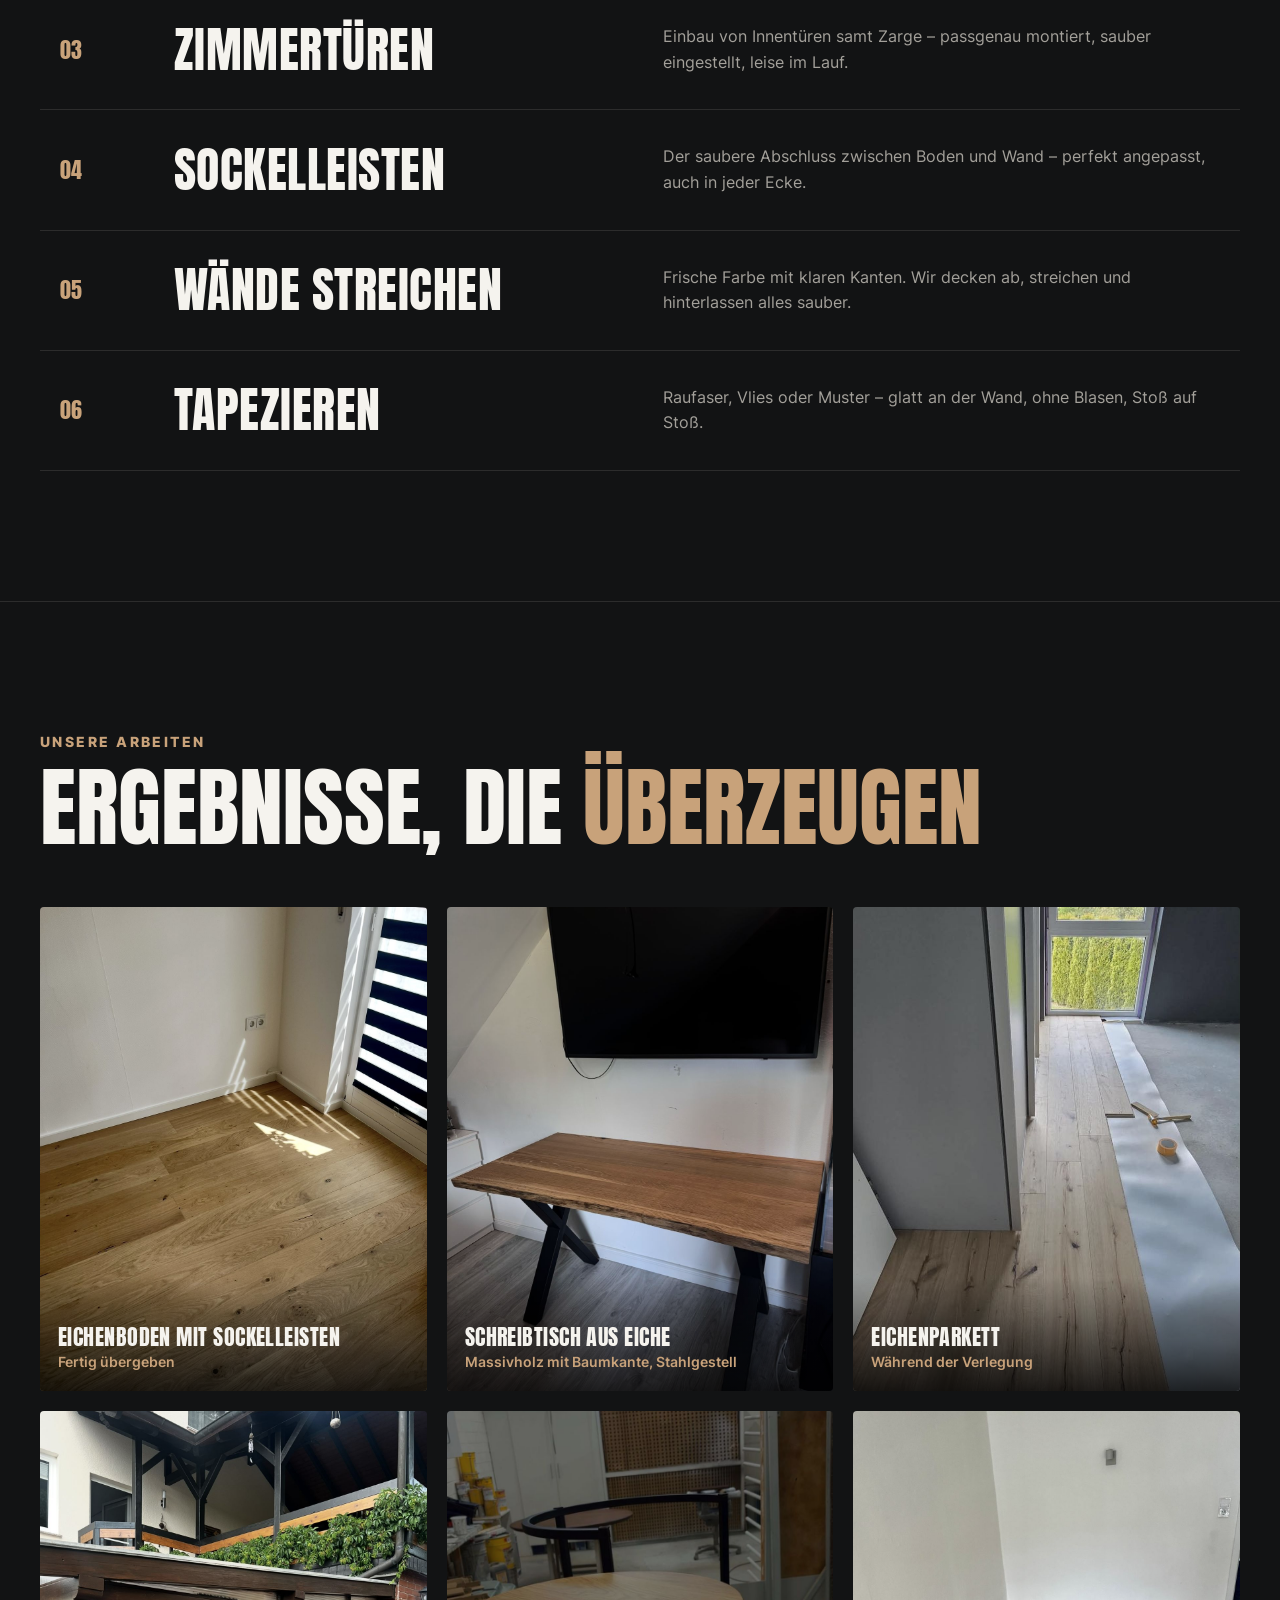
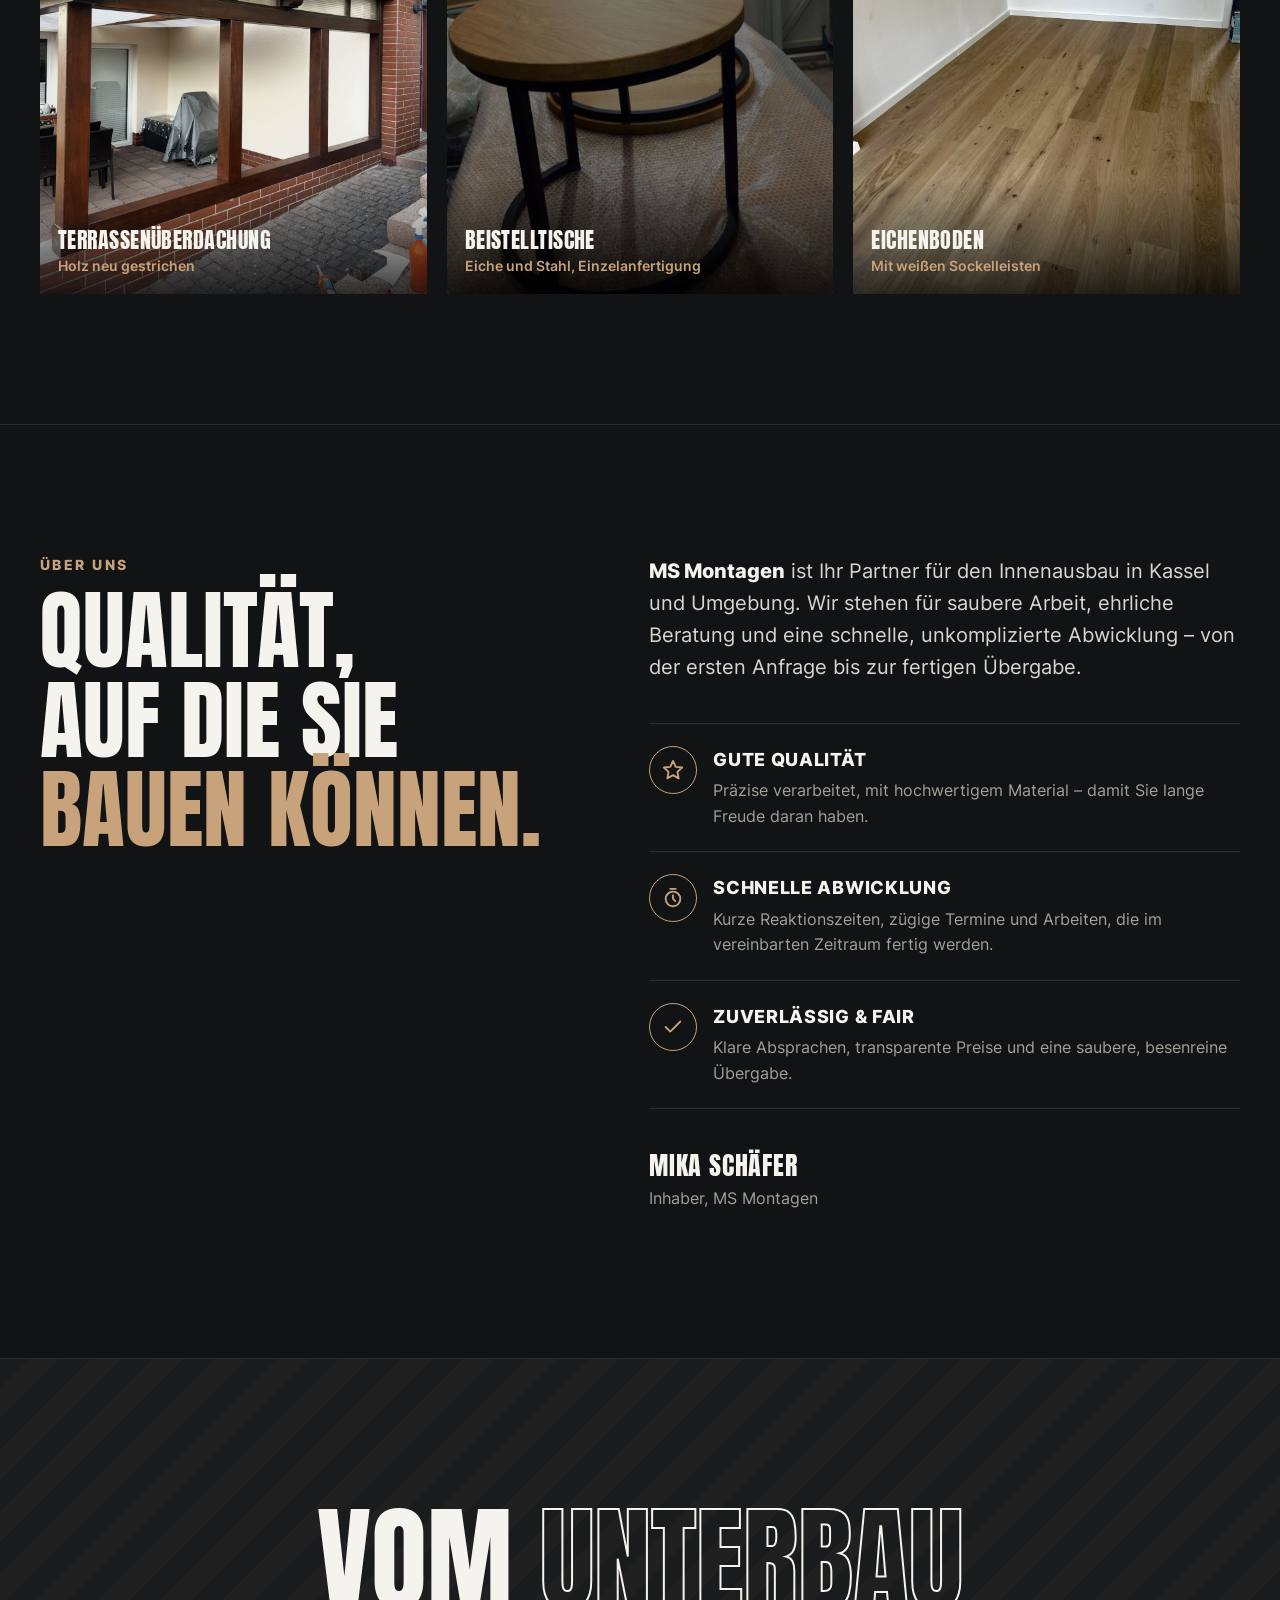
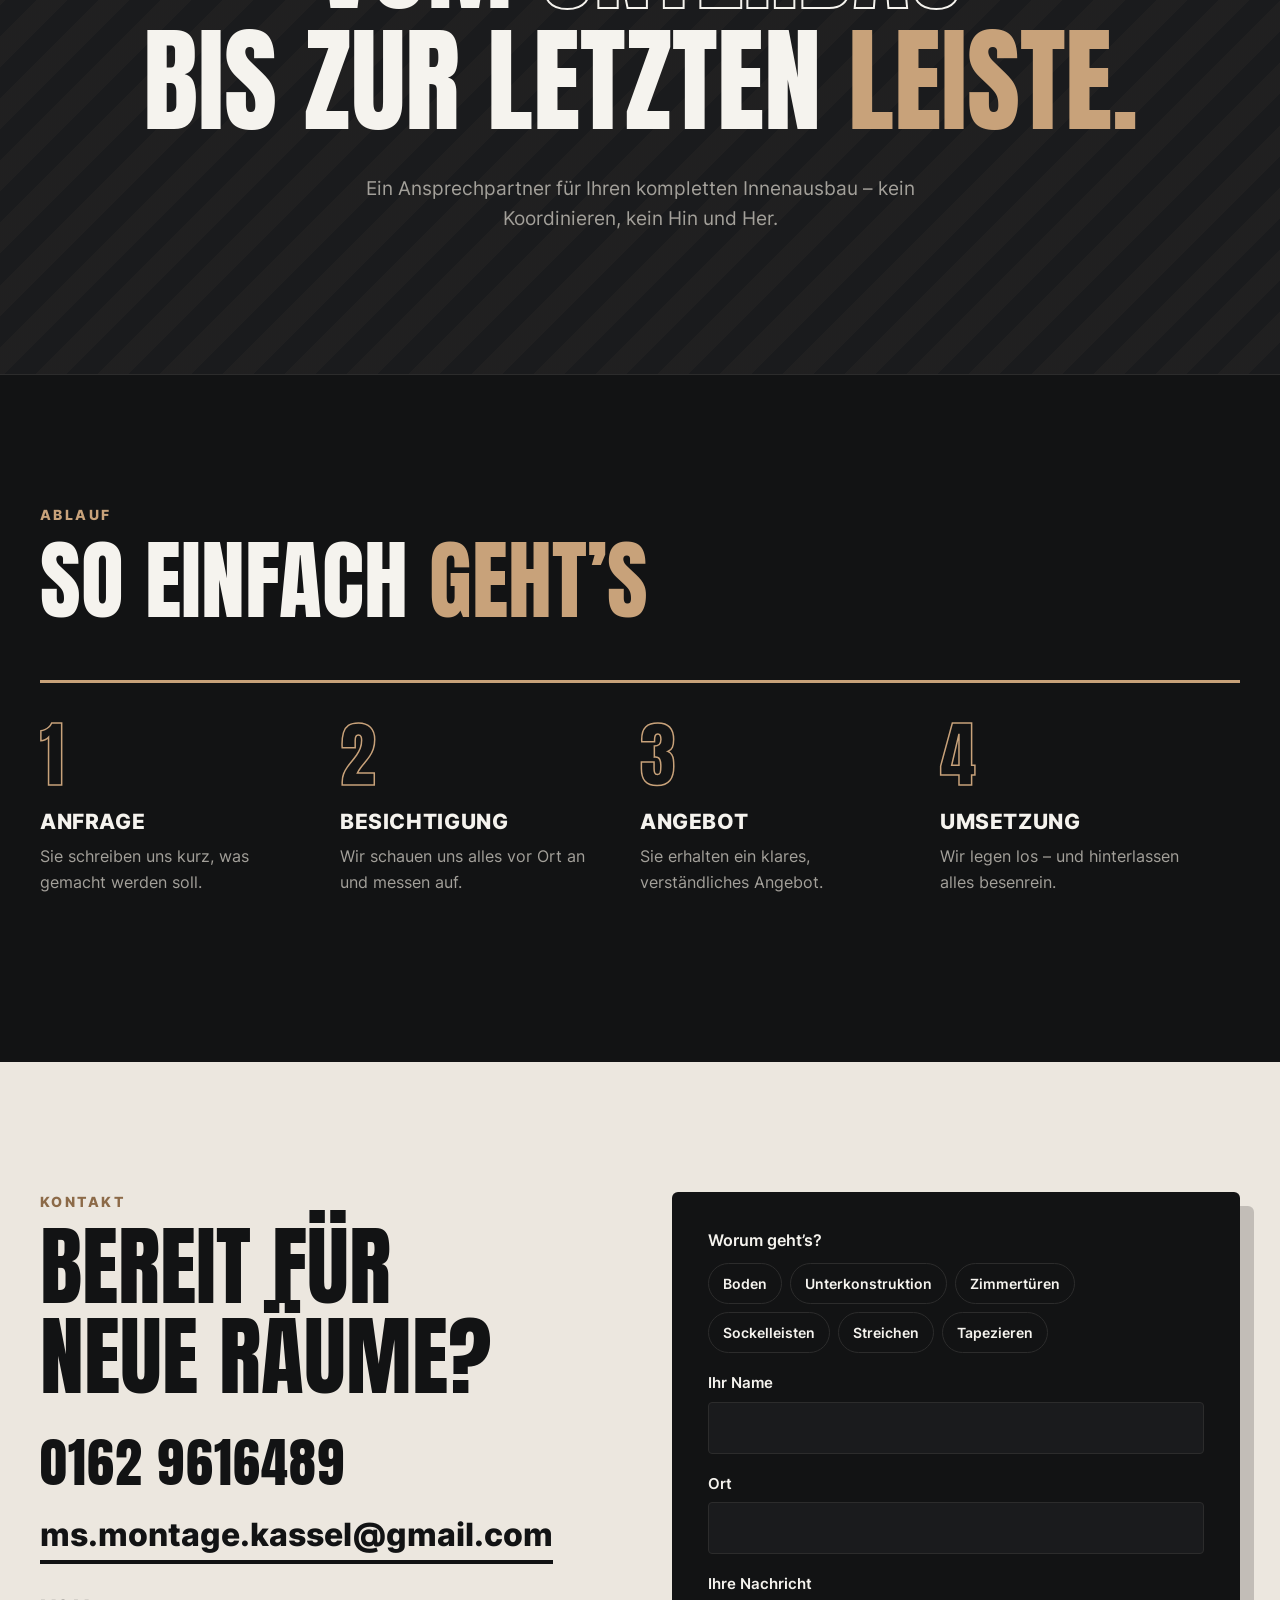
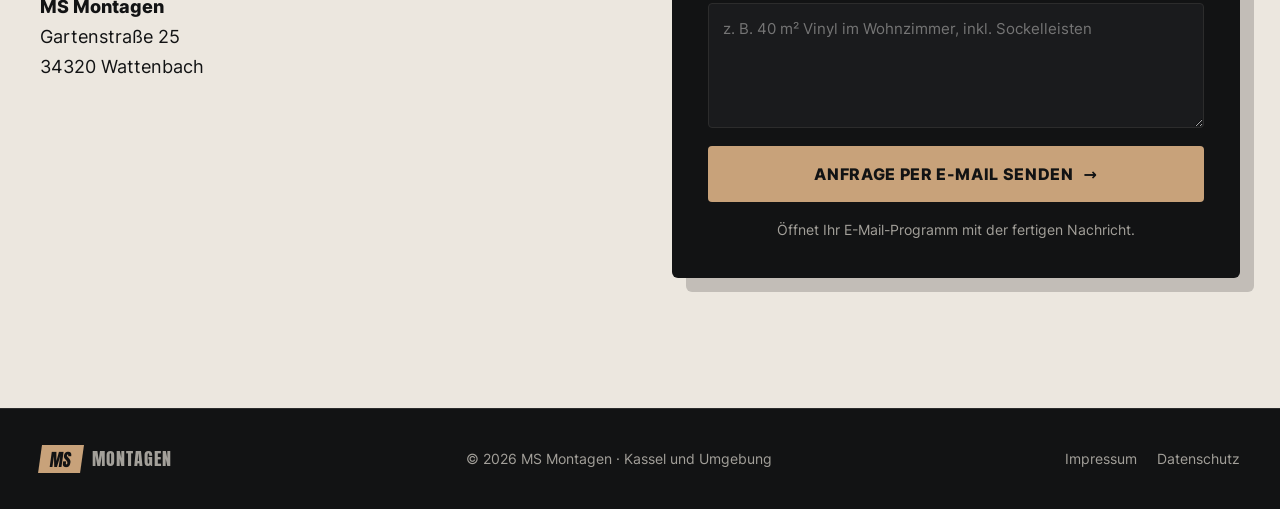
==== commit 7f0263db: "Galerie "Unsere Arbeiten" mit sechs Projektfotos - Fotos zugeschnitten (schwarze Ränder entfernt) un" ====
--- a/index.html
+++ b/index.html
@@ -21,6 +21,7 @@
       </button>
       <nav class="nav-links" id="nav-links">
         <a href="#leistungen">Leistungen</a>
+        <a href="#arbeiten">Arbeiten</a>
         <a href="#ueber-uns">Über uns</a>
         <a href="#ablauf">Ablauf</a>
         <a href="#kontakt" class="nav-cta">Anfrage stellen</a>
@@ -144,6 +145,59 @@
       </div>
     </section>
 
+    <!-- ARBEITEN -->
+    <section id="arbeiten" class="section gallery-section">
+      <div class="container">
+        <div class="section-head reveal">
+          <p class="kicker">Unsere Arbeiten</p>
+          <h2>Ergebnisse, die <span class="hl-text">überzeugen</span></h2>
+        </div>
+        <div class="gallery">
+          <figure class="shot reveal">
+            <button type="button" class="shot-btn" data-src="bilder/eichenboden-fertig.jpg" aria-label="Bild vergrößern: Eichenboden mit Sockelleisten">
+              <img src="bilder/eichenboden-fertig.jpg" alt="Eichenboden mit Sockelleisten – Fertig übergeben" width="1170" height="1560" loading="lazy" decoding="async">
+            </button>
+            <figcaption><strong>Eichenboden mit Sockelleisten</strong><span>Fertig übergeben</span></figcaption>
+          </figure>
+          <figure class="shot reveal">
+            <button type="button" class="shot-btn" data-src="bilder/schreibtisch-eiche.jpg" aria-label="Bild vergrößern: Schreibtisch aus Eiche">
+              <img src="bilder/schreibtisch-eiche.jpg" alt="Schreibtisch aus Eiche – Massivholz mit Baumkante, Stahlgestell" width="1170" height="1558" loading="lazy" decoding="async">
+            </button>
+            <figcaption><strong>Schreibtisch aus Eiche</strong><span>Massivholz mit Baumkante, Stahlgestell</span></figcaption>
+          </figure>
+          <figure class="shot reveal">
+            <button type="button" class="shot-btn" data-src="bilder/parkett-verlegung.jpg" aria-label="Bild vergrößern: Eichenparkett">
+              <img src="bilder/parkett-verlegung.jpg" alt="Eichenparkett – Während der Verlegung" width="739" height="1600" loading="lazy" decoding="async">
+            </button>
+            <figcaption><strong>Eichenparkett</strong><span>Während der Verlegung</span></figcaption>
+          </figure>
+          <figure class="shot reveal">
+            <button type="button" class="shot-btn" data-src="bilder/terrassenueberdachung.jpg" aria-label="Bild vergrößern: Terrassenüberdachung">
+              <img src="bilder/terrassenueberdachung.jpg" alt="Terrassenüberdachung – Holz neu gestrichen" width="1170" height="1560" loading="lazy" decoding="async">
+            </button>
+            <figcaption><strong>Terrassenüberdachung</strong><span>Holz neu gestrichen</span></figcaption>
+          </figure>
+          <figure class="shot reveal">
+            <button type="button" class="shot-btn" data-src="bilder/beistelltische-eiche.jpg" aria-label="Bild vergrößern: Beistelltische">
+              <img src="bilder/beistelltische-eiche.jpg" alt="Beistelltische – Eiche und Stahl, Einzelanfertigung" width="900" height="1600" loading="lazy" decoding="async">
+            </button>
+            <figcaption><strong>Beistelltische</strong><span>Eiche und Stahl, Einzelanfertigung</span></figcaption>
+          </figure>
+          <figure class="shot reveal">
+            <button type="button" class="shot-btn" data-src="bilder/eichenboden-sockelleisten.jpg" aria-label="Bild vergrößern: Eichenboden">
+              <img src="bilder/eichenboden-sockelleisten.jpg" alt="Eichenboden – Mit weißen Sockelleisten" width="1170" height="1560" loading="lazy" decoding="async">
+            </button>
+            <figcaption><strong>Eichenboden</strong><span>Mit weißen Sockelleisten</span></figcaption>
+          </figure>
+        </div>
+      </div>
+    </section>
+
+    <dialog class="lightbox" id="lightbox" aria-label="Bildansicht">
+      <button type="button" class="lb-close" aria-label="Schließen">✕</button>
+      <img alt="">
+    </dialog>
+
     <!-- ÜBER UNS -->
     <section id="ueber-uns" class="about">
       <div class="container about-grid">
--- a/style.css
+++ b/style.css
@@ -222,6 +222,29 @@
 .service p { margin: 0; color: var(--muted); transition: color .35s; }
 .service:hover p { color: #2a2a2a; }
 
+/* Galerie */
+.gallery-section { border-top: 1px solid var(--line); }
+.gallery { display: grid; grid-template-columns: repeat(3, 1fr); gap: 20px; }
+.shot { margin: 0; aspect-ratio: 4 / 5; position: relative; overflow: hidden; border-radius: 4px; background: var(--panel); }
+.shot-btn { display: block; width: 100%; height: 100%; padding: 0; border: 0; background: none; cursor: zoom-in; }
+.shot img { display: block; width: 100%; height: 100%; object-fit: cover; transition: transform .6s cubic-bezier(.2,.8,.2,1), filter .4s; filter: saturate(.9); }
+.shot:hover img { transform: scale(1.04); filter: saturate(1); }
+.shot figcaption {
+  position: absolute; left: 0; right: 0; bottom: 0; pointer-events: none;
+  padding: 48px 18px 16px;
+  background: linear-gradient(transparent, rgb(0 0 0 / .78));
+}
+.shot figcaption strong { display: block; font-family: var(--display); font-weight: 400; text-transform: uppercase; font-size: 1.4rem; letter-spacing: .02em; line-height: 1.1; }
+.shot figcaption span { color: var(--accent); font-size: .9rem; font-weight: 600; }
+
+.lightbox { border: 0; padding: 0; background: transparent; max-width: 94vw; max-height: 92vh; overflow: visible; }
+.lightbox::backdrop { background: rgb(0 0 0 / .88); }
+.lightbox img { display: block; max-width: 94vw; max-height: 92vh; width: auto; height: auto; border-radius: 4px; }
+.lb-close {
+  position: fixed; top: 16px; right: 16px; width: 44px; height: 44px; border-radius: 50%;
+  border: 0; background: var(--accent); color: var(--black); font-size: 1.1rem; font-weight: 800; cursor: pointer;
+}
+
 /* Über uns */
 .about { padding: 130px 0; border-top: 1px solid var(--line); }
 .about-grid { display: grid; grid-template-columns: 1fr 1.1fr; gap: 72px; align-items: start; }
@@ -392,3 +415,11 @@
   *, *::before, *::after { animation-duration: .01ms !important; animation-delay: 0s !important; transition-duration: .01ms !important; }
   .marquee-track { animation: none; }
 }
+
+/* Galerie auf dem Handy */
+@media (max-width: 860px) {
+  .gallery { grid-template-columns: 1fr 1fr; gap: 10px; }
+  .shot figcaption { padding: 32px 10px 10px; }
+  .shot figcaption strong { font-size: 1rem; overflow-wrap: anywhere; hyphens: auto; }
+  .shot figcaption span { font-size: .75rem; line-height: 1.3; display: block; }
+}
